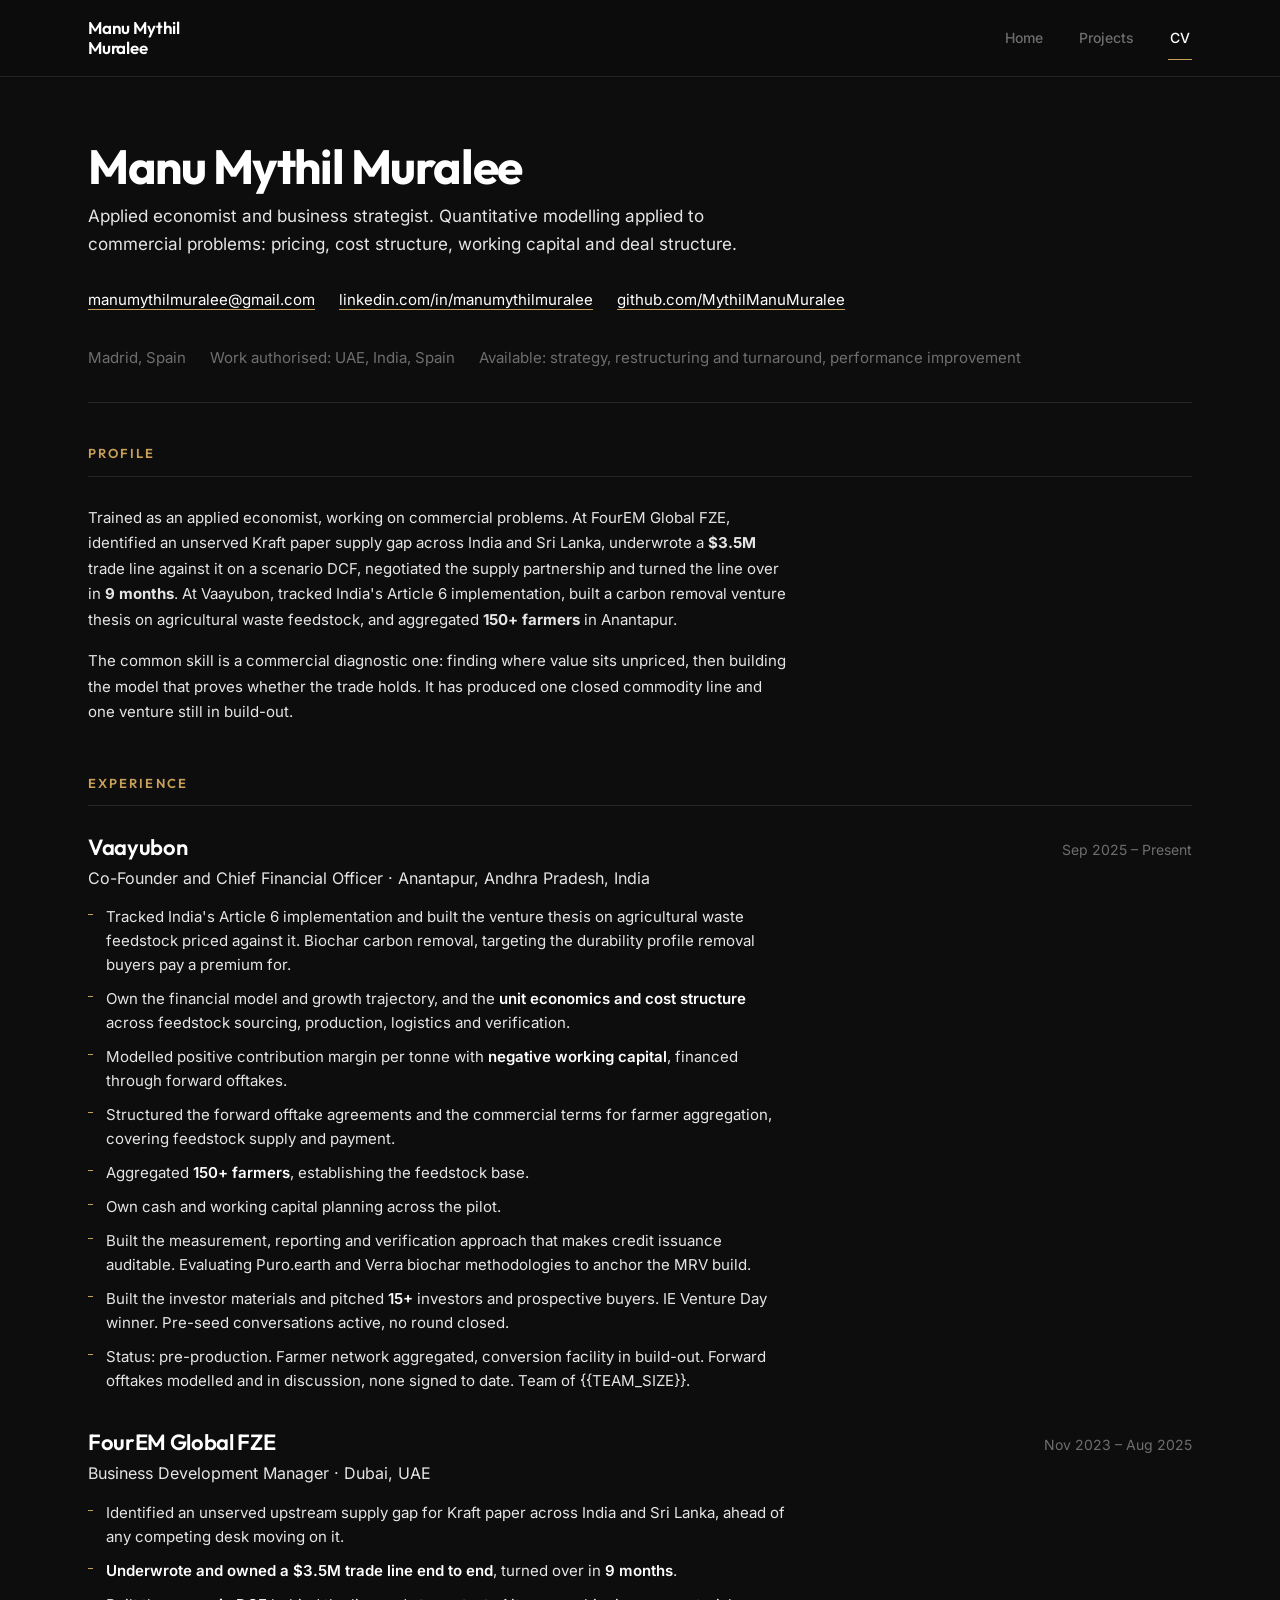
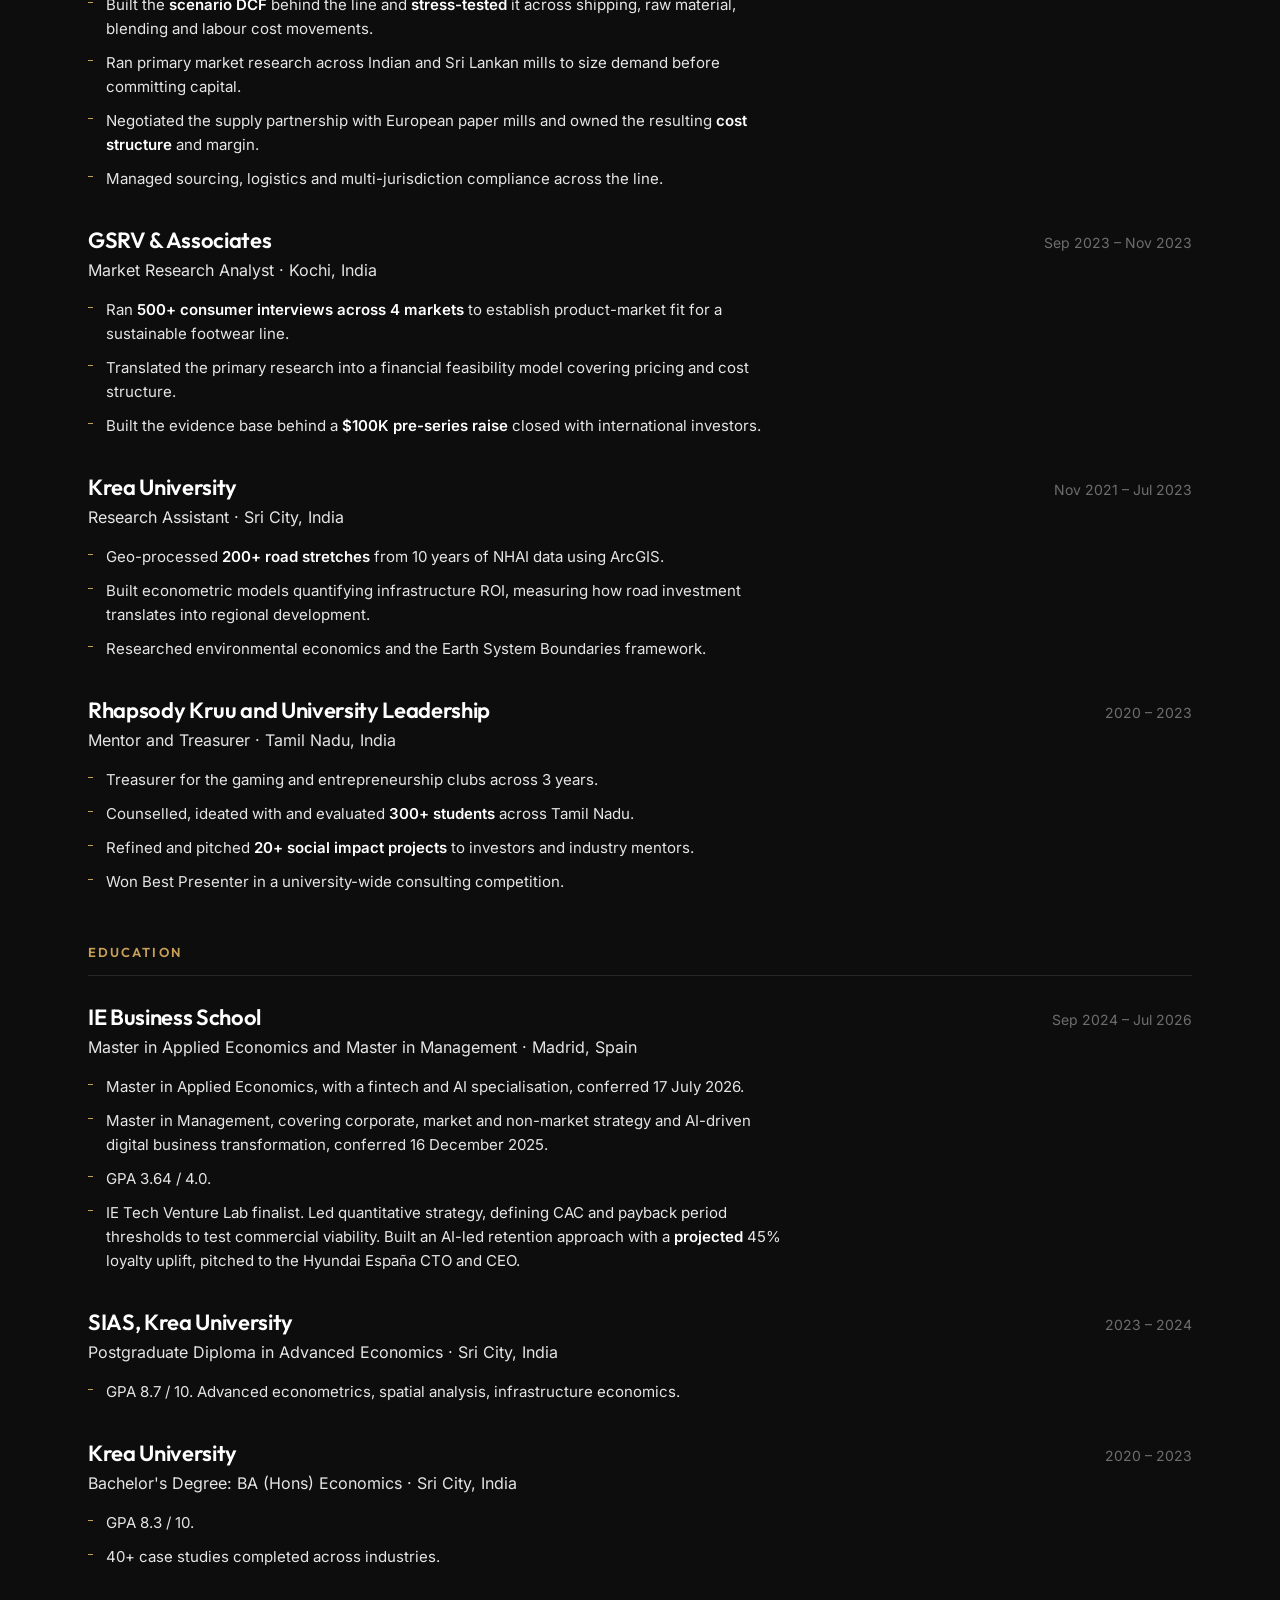
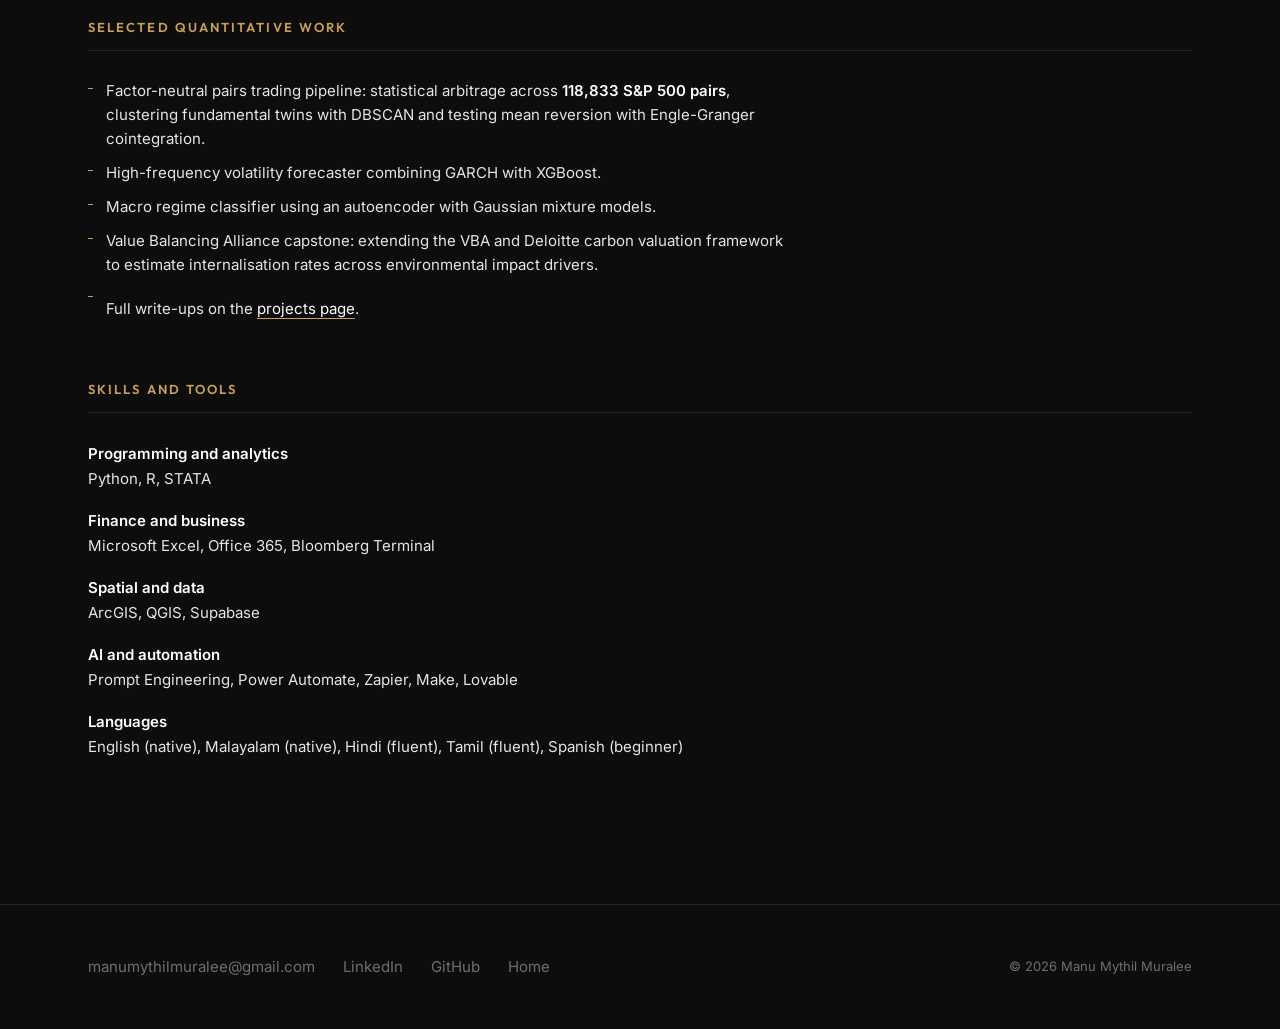
==== cv.html @ 9592e63e "Portfolio rebuilt around experience Three pages: Home, Projects, CV. The home page leads with the re" ====
<!DOCTYPE html>
<html lang="en">

<head>
  <meta charset="UTF-8">
  <meta name="viewport" content="width=device-width, initial-scale=1.0">
  <title>CV · Manu Mythil Muralee</title>
  <meta name="description"
    content="Full CV of Manu Mythil Muralee. Co-Founder and CFO at Vaayubon. Business Development Manager at FourEM Global FZE, where he underwrote a $3.5M Kraft paper trade line. Master in Applied Economics and Management, IE Business School.">
  <meta name="author" content="Manu Mythil Muralee">
  <meta property="og:type" content="profile">
  <meta property="og:title" content="CV · Manu Mythil Muralee">
  <meta property="og:description"
    content="Applied economist and business strategist. Full written record across commodity trade, applied economics research and venture finance.">
  <meta property="og:url" content="https://manumythilmuralee.com/cv.html">
  <meta name="twitter:card" content="summary_large_image">

  <link rel="canonical" href="https://manumythilmuralee.com/cv.html">
  <link rel="preload" href="fonts/outfit-var.woff2" as="font" type="font/woff2" crossorigin>
  <link rel="preload" href="fonts/inter-var.woff2" as="font" type="font/woff2" crossorigin>
  <link rel="stylesheet" href="css/style.css">
  <link rel="stylesheet" href="css/site.css">
  <link rel="icon"
    href="data:image/svg+xml,<svg xmlns='http://www.w3.org/2000/svg' viewBox='0 0 100 100'><text y='.9em' font-size='90'>M</text></svg>">
</head>

<body>

  <a href="#main-content" class="skip-link">Skip to main content</a>

  <nav class="nav3" aria-label="Main navigation">
    <div class="wrap nav3__inner">
      <a href="index.html" class="nav3__logo">Manu Mythil<br>Muralee</a>
      <ul class="nav3__list">
        <li><a href="index.html" class="nav3__link">Home</a></li>
        <li><a href="projects.html" class="nav3__link">Projects</a></li>
        <li><a href="cv.html" class="nav3__link" aria-current="page">CV</a></li>
      </ul>
    </div>
  </nav>

  <main id="main-content" class="cv">
    <div class="wrap">

      <!-- ============ HEAD ============ -->
      <header class="cv__head">
        <h1 class="cv__name">Manu Mythil Muralee</h1>
        <p class="cv__title">Applied economist and business strategist. Quantitative modelling applied to commercial
          problems: pricing, cost structure, working capital and deal structure.</p>
        <div class="cv__contact">
          <a class="inline-link" href="mailto:manumythilmuralee@gmail.com">manumythilmuralee@gmail.com</a>
          <a class="inline-link" href="https://www.linkedin.com/in/manumythilmuralee" target="_blank"
            rel="noopener noreferrer">linkedin.com/in/manumythilmuralee</a>
          <a class="inline-link" href="https://github.com/MythilManuMuralee" target="_blank"
            rel="noopener noreferrer">github.com/MythilManuMuralee</a>
        </div>
        <p class="cv__contact" style="margin-bottom:0;">
          <span>Madrid, Spain</span>
          <span>Work authorised: UAE, India, Spain</span>
          <span>Available: strategy, restructuring and turnaround, performance improvement</span>
        </p>
      </header>

      <!-- ============ PROFILE ============ -->
      <section class="cv__section" aria-labelledby="cv-profile">
        <h2 class="cv__h2" id="cv-profile">Profile</h2>
        <p class="cv__inline">
          Trained as an applied economist, working on commercial problems. At FourEM Global FZE, identified an unserved
          Kraft paper supply gap across India and Sri Lanka, underwrote a <strong>$3.5M</strong> trade line against it
          on a scenario DCF, negotiated the supply partnership and turned the line over in <strong>9 months</strong>.
          At Vaayubon, tracked India's Article 6 implementation, built a carbon removal venture thesis on agricultural
          waste feedstock, and aggregated <strong>150+ farmers</strong> in Anantapur.
        </p>
        <p class="cv__inline" style="margin-top:1rem;">
          The common skill is a commercial diagnostic one: finding where value sits unpriced, then building the model
          that proves whether the trade holds. It has produced one closed commodity line and one venture still in
          build-out.
        </p>
      </section>

      <!-- ============ EXPERIENCE ============ -->
      <section class="cv__section" aria-labelledby="cv-exp">
        <h2 class="cv__h2" id="cv-exp">Experience</h2>

        <article class="cv__entry">
          <div class="cv__entry-head">
            <div>
              <h3 class="cv__org">Vaayubon</h3>
              <p class="cv__role">Co-Founder and Chief Financial Officer · Anantapur, Andhra Pradesh, India</p>
            </div>
            <p class="cv__when">Sep 2025 – Present</p>
          </div>
          <ul class="cv__list">
            <li>Tracked India's Article 6 implementation and built the venture thesis on agricultural waste feedstock
              priced against it. Biochar carbon removal, targeting the durability profile removal buyers pay a premium
              for.</li>
            <li>Own the financial model and growth trajectory, and the <strong>unit economics and cost structure</strong>
              across feedstock sourcing, production, logistics and verification.</li>
            <li>Modelled positive contribution margin per tonne with <strong>negative working capital</strong>, financed
              through forward offtakes.</li>
            <li>Structured the forward offtake agreements and the commercial terms for farmer aggregation, covering
              feedstock supply and payment.</li>
            <li>Aggregated <strong>150+ farmers</strong>, establishing the feedstock base.</li>
            <li>Own cash and working capital planning across the pilot.</li>
            <li>Built the measurement, reporting and verification approach that makes credit issuance auditable.
              Evaluating Puro.earth and Verra biochar methodologies to anchor the MRV build.</li>
            <li>Built the investor materials and pitched <strong>15+</strong> investors and prospective buyers.
              IE Venture Day winner. Pre-seed conversations active, no round closed.</li>
            <li>Status: pre-production. Farmer network aggregated, conversion facility in build-out. Forward offtakes
              modelled and in discussion, none signed to date. Team of {{TEAM_SIZE}}.</li>
          </ul>
        </article>

        <article class="cv__entry">
          <div class="cv__entry-head">
            <div>
              <h3 class="cv__org">FourEM Global FZE</h3>
              <p class="cv__role">Business Development Manager · Dubai, UAE</p>
            </div>
            <p class="cv__when">Nov 2023 – Aug 2025</p>
          </div>
          <ul class="cv__list">
            <li>Identified an unserved upstream supply gap for Kraft paper across India and Sri Lanka, ahead of any
              competing desk moving on it.</li>
            <li><strong>Underwrote and owned a $3.5M trade line end to end</strong>, turned over in
              <strong>9 months</strong>.</li>
            <li>Built the <strong>scenario DCF</strong> behind the line and <strong>stress-tested</strong> it across
              shipping, raw material, blending and labour cost movements.</li>
            <li>Ran primary market research across Indian and Sri Lankan mills to size demand before committing
              capital.</li>
            <li>Negotiated the supply partnership with European paper mills and owned the resulting
              <strong>cost structure</strong> and margin.</li>
            <li>Managed sourcing, logistics and multi-jurisdiction compliance across the line.</li>
          </ul>
        </article>

        <article class="cv__entry">
          <div class="cv__entry-head">
            <div>
              <h3 class="cv__org">GSRV &amp; Associates</h3>
              <p class="cv__role">Market Research Analyst · Kochi, India</p>
            </div>
            <p class="cv__when">Sep 2023 – Nov 2023</p>
          </div>
          <ul class="cv__list">
            <li>Ran <strong>500+ consumer interviews across 4 markets</strong> to establish product-market fit for a
              sustainable footwear line.</li>
            <li>Translated the primary research into a financial feasibility model covering pricing and cost
              structure.</li>
            <li>Built the evidence base behind a <strong>$100K pre-series raise</strong> closed with international
              investors.</li>
          </ul>
        </article>

        <article class="cv__entry">
          <div class="cv__entry-head">
            <div>
              <h3 class="cv__org">Krea University</h3>
              <p class="cv__role">Research Assistant · Sri City, India</p>
            </div>
            <p class="cv__when">Nov 2021 – Jul 2023</p>
          </div>
          <ul class="cv__list">
            <li>Geo-processed <strong>200+ road stretches</strong> from 10 years of NHAI data using ArcGIS.</li>
            <li>Built econometric models quantifying infrastructure ROI, measuring how road investment translates into
              regional development.</li>
            <li>Researched environmental economics and the Earth System Boundaries framework.</li>
          </ul>
        </article>

        <article class="cv__entry">
          <div class="cv__entry-head">
            <div>
              <h3 class="cv__org">Rhapsody Kruu and University Leadership</h3>
              <p class="cv__role">Mentor and Treasurer · Tamil Nadu, India</p>
            </div>
            <p class="cv__when">2020 – 2023</p>
          </div>
          <ul class="cv__list">
            <li>Treasurer for the gaming and entrepreneurship clubs across 3 years.</li>
            <li>Counselled, ideated with and evaluated <strong>300+ students</strong> across Tamil Nadu.</li>
            <li>Refined and pitched <strong>20+ social impact projects</strong> to investors and industry mentors.</li>
            <li>Won Best Presenter in a university-wide consulting competition.</li>
          </ul>
        </article>
      </section>

      <!-- ============ EDUCATION ============ -->
      <section class="cv__section" aria-labelledby="cv-edu">
        <h2 class="cv__h2" id="cv-edu">Education</h2>

        <article class="cv__entry">
          <div class="cv__entry-head">
            <div>
              <h3 class="cv__org">IE Business School</h3>
              <p class="cv__role">Master in Applied Economics and Master in Management · Madrid, Spain</p>
            </div>
            <p class="cv__when">Sep 2024 – Jul 2026</p>
          </div>
          <ul class="cv__list">
            <li>Master in Applied Economics, with a fintech and AI specialisation, conferred 17 July 2026.</li>
            <li>Master in Management, covering corporate, market and non-market strategy and AI-driven digital
              business transformation, conferred 16 December 2025.</li>
            <li>GPA 3.64 / 4.0.</li>
            <li>IE Tech Venture Lab finalist. Led quantitative strategy, defining CAC and payback period thresholds to
              test commercial viability. Built an AI-led retention approach with a <strong>projected</strong> 45%
              loyalty uplift, pitched to the Hyundai España CTO and CEO.</li>
          </ul>
        </article>

        <article class="cv__entry">
          <div class="cv__entry-head">
            <div>
              <h3 class="cv__org">SIAS, Krea University</h3>
              <p class="cv__role">Postgraduate Diploma in Advanced Economics · Sri City, India</p>
            </div>
            <p class="cv__when">2023 – 2024</p>
          </div>
          <ul class="cv__list">
            <li>GPA 8.7 / 10. Advanced econometrics, spatial analysis, infrastructure economics.</li>
          </ul>
        </article>

        <article class="cv__entry">
          <div class="cv__entry-head">
            <div>
              <h3 class="cv__org">Krea University</h3>
              <p class="cv__role">Bachelor's Degree: BA (Hons) Economics · Sri City, India</p>
            </div>
            <p class="cv__when">2020 – 2023</p>
          </div>
          <ul class="cv__list">
            <li>GPA 8.3 / 10.</li>
            <li>40+ case studies completed across industries.</li>
          </ul>
        </article>
      </section>

      <!-- ============ QUANTITATIVE WORK ============ -->
      <section class="cv__section" aria-labelledby="cv-quant">
        <h2 class="cv__h2" id="cv-quant">Selected quantitative work</h2>
        <ul class="cv__list">
          <li>Factor-neutral pairs trading pipeline: statistical arbitrage across <strong>118,833 S&amp;P 500
              pairs</strong>, clustering fundamental twins with DBSCAN and testing mean reversion with Engle-Granger
            cointegration.</li>
          <li>High-frequency volatility forecaster combining GARCH with XGBoost.</li>
          <li>Macro regime classifier using an autoencoder with Gaussian mixture models.</li>
          <li>Value Balancing Alliance capstone: extending the VBA and Deloitte carbon valuation framework to estimate
            internalisation rates across environmental impact drivers.</li>
          <li>Full write-ups on the <a class="inline-link" href="projects.html">projects page</a>.</li>
        </ul>
      </section>

      <!-- ============ SKILLS ============ -->
      <section class="cv__section" aria-labelledby="cv-skills">
        <h2 class="cv__h2" id="cv-skills">Skills and tools</h2>
        <dl class="cv__inline">
          <dt>Programming and analytics</dt>
          <dd>Python, R, STATA</dd>
          <dt>Finance and business</dt>
          <dd>Microsoft Excel, Office 365, Bloomberg Terminal</dd>
          <dt>Spatial and data</dt>
          <dd>ArcGIS, QGIS, Supabase</dd>
          <dt>AI and automation</dt>
          <dd>Prompt Engineering, Power Automate, Zapier, Make, Lovable</dd>
          <dt>Languages</dt>
          <dd>English (native), Malayalam (native), Hindi (fluent), Tamil (fluent), Spanish (beginner)</dd>
        </dl>
      </section>

    </div>
  </main>

  <footer class="footer3">
    <div class="wrap footer3__inner">
      <div class="footer3__links">
        <a class="footer3__link" href="mailto:manumythilmuralee@gmail.com">manumythilmuralee@gmail.com</a>
        <a class="footer3__link" href="https://www.linkedin.com/in/manumythilmuralee" target="_blank"
          rel="noopener noreferrer">LinkedIn</a>
        <a class="footer3__link" href="https://github.com/MythilManuMuralee" target="_blank"
          rel="noopener noreferrer">GitHub</a>
        <a class="footer3__link" href="index.html">Home</a>
      </div>
      <p class="footer3__meta">&copy; 2026 Manu Mythil Muralee</p>
    </div>
  </footer>

</body>

</html>
---- css/style.css ----
/* ================================================
   MANU MYTHIL MURALEE — PORTFOLIO
   Ollef® Webflow-inspired design system
   ================================================ */

/* ---------- FONTS ----------
   Self-hosted variable fonts, latin subset, 80KB for both. Replaces a
   render-blocking @import from fonts.googleapis.com: one less origin to
   resolve before first paint, and no third party told who reads this page. */
@font-face {
  font-family: 'Inter';
  font-style: normal;
  font-display: swap;
  font-weight: 300 900;
  src: url('../fonts/inter-var.woff2') format('woff2');
}

@font-face {
  font-family: 'Outfit';
  font-style: normal;
  font-display: swap;
  font-weight: 300 900;
  src: url('../fonts/outfit-var.woff2') format('woff2');
}

/* ---------- CSS CUSTOM PROPERTIES ---------- */
:root {
  /* Ollef® palette */
  --black: #0d0d0d;
  --dark: #252525;
  --mid: #6e6e6e;
  --light: #e5e5e5;
  --white: #ffffff;

  /* Typography */
  --font-heading: 'Outfit', sans-serif;
  --font-body: 'Inter', sans-serif;

  /* Spacing scale */
  --sp-xs: 0.5rem;
  --sp-sm: 1rem;
  --sp-md: 2rem;
  --sp-lg: 4rem;
  --sp-xl: 6rem;
  --sp-2xl: 10rem;

  /* Transitions */
  --ease-out: cubic-bezier(0.16, 1, 0.3, 1);
  --ease-in-out: cubic-bezier(0.76, 0, 0.24, 1);
  --duration: 0.6s;

  /* Layout */
  --max-width: 1400px;
  --gutter: clamp(1.5rem, 4vw, 4rem);
}

/* ---------- RESET ---------- */
*,
*::before,
*::after {
  margin: 0;
  padding: 0;
  box-sizing: border-box;
}

html {
  font-size: 16px;
  scroll-behavior: smooth;
  -webkit-font-smoothing: antialiased;
  -moz-osx-font-smoothing: grayscale;
}

body {
  font-family: var(--font-body);
  font-weight: 400;
  line-height: 1.6;
  color: var(--white);
  background-color: var(--black);
  overflow-x: hidden;
}

img {
  max-width: 100%;
  display: block;
}

a {
  color: inherit;
  text-decoration: none;
}

ul,
ol {
  list-style: none;
}

button {
  border: none;
  background: none;
  cursor: pointer;
  font-family: inherit;
  color: inherit;
}

/* ---------- ACCESSIBILITY ---------- */
:focus-visible {
  outline: 2px solid var(--white);
  outline-offset: 4px;
}

.sr-only {
  position: absolute;
  width: 1px;
  height: 1px;
  padding: 0;
  margin: -1px;
  overflow: hidden;
  clip: rect(0, 0, 0, 0);
  border: 0;
}

/* Skip link */
.skip-link {
  position: absolute;
  top: -100%;
  left: var(--gutter);
  z-index: 10000;
  padding: 0.75rem 1.5rem;
  background: var(--white);
  color: var(--black);
  font-weight: 600;
  border-radius: 0 0 6px 6px;
  transition: top 0.3s var(--ease-out);
}

.skip-link:focus {
  top: 0;
}

/* ---------- LAYOUT ---------- */
.container {
  width: 100%;
  max-width: var(--max-width);
  margin: 0 auto;
  padding: 0 var(--gutter);
}

.section {
  padding: var(--sp-xl) 0;
}

.section--hero {
  padding: 0;
  min-height: 100vh;
  display: flex;
  align-items: center;
}

/* ---------- HEADER / NAVIGATION ---------- */
.header {
  position: fixed;
  top: 0;
  left: 0;
  right: 0;
  z-index: 1000;
  padding: 1.25rem 0;
  transition: background var(--duration) var(--ease-out),
    backdrop-filter var(--duration) var(--ease-out);
}

.header.scrolled {
  background: rgba(13, 13, 13, 0.85);
  backdrop-filter: blur(20px);
  -webkit-backdrop-filter: blur(20px);
}

.header__inner {
  display: flex;
  align-items: center;
  justify-content: space-between;
}

.header__logo {
  font-family: var(--font-heading);
  font-weight: 700;
  font-size: 1rem;
  letter-spacing: -0.01em;
  position: relative;
  white-space: nowrap;
}

.nav__list {
  display: flex;
  align-items: center;
  gap: 2rem;
}

.nav__link {
  font-size: 0.875rem;
  font-weight: 500;
  letter-spacing: 0.02em;
  text-transform: uppercase;
  position: relative;
  padding: 0.25rem 0;
  transition: color 0.3s var(--ease-out);
}

.nav__link::after {
  content: '';
  position: absolute;
  bottom: 0;
  left: 0;
  width: 0;
  height: 1px;
  background: var(--white);
  transition: width 0.4s var(--ease-out);
}

.nav__link:hover::after,
.nav__link.active::after {
  width: 100%;
}

.nav__link:hover {
  color: var(--light);
}

/* Hamburger */
.hamburger {
  display: none;
  flex-direction: column;
  gap: 5px;
  width: 28px;
  cursor: pointer;
  z-index: 1001;
}

.hamburger span {
  display: block;
  width: 100%;
  height: 2px;
  background: var(--white);
  transition: transform 0.4s var(--ease-out), opacity 0.3s;
}

.hamburger.open span:nth-child(1) {
  transform: translateY(7px) rotate(45deg);
}

.hamburger.open span:nth-child(2) {
  opacity: 0;
}

.hamburger.open span:nth-child(3) {
  transform: translateY(-7px) rotate(-45deg);
}

/* Mobile nav overlay */
.mobile-nav {
  display: none;
  position: fixed;
  inset: 0;
  background: var(--black);
  z-index: 999;
  flex-direction: column;
  align-items: center;
  justify-content: center;
  gap: 2rem;
  opacity: 0;
  pointer-events: none;
  transition: opacity 0.5s var(--ease-out);
}

.mobile-nav.open {
  opacity: 1;
  pointer-events: auto;
}

.mobile-nav__link {
  font-family: var(--font-heading);
  font-size: clamp(2rem, 5vw, 3.5rem);
  font-weight: 700;
  text-transform: uppercase;
  letter-spacing: -0.02em;
  transform: translateY(20px);
  opacity: 0;
  transition: transform 0.5s var(--ease-out), opacity 0.5s var(--ease-out);
}

.mobile-nav.open .mobile-nav__link {
  transform: translateY(0);
  opacity: 1;
}

.mobile-nav.open .mobile-nav__link:nth-child(1) {
  transition-delay: 0.1s;
}

.mobile-nav.open .mobile-nav__link:nth-child(2) {
  transition-delay: 0.15s;
}

.mobile-nav.open .mobile-nav__link:nth-child(3) {
  transition-delay: 0.2s;
}

.mobile-nav.open .mobile-nav__link:nth-child(4) {
  transition-delay: 0.25s;
}

.mobile-nav.open .mobile-nav__link:nth-child(5) {
  transition-delay: 0.3s;
}

.mobile-nav.open .mobile-nav__link:nth-child(6) {
  transition-delay: 0.35s;
}

.mobile-nav.open .mobile-nav__link:nth-child(7) {
  transition-delay: 0.4s;
}

.mobile-nav.open .mobile-nav__link:nth-child(8) {
  transition-delay: 0.45s;
}

.mobile-nav.open .mobile-nav__link:nth-child(9) {
  transition-delay: 0.5s;
}

/* ---------- TYPOGRAPHY ---------- */
.t-display {
  font-family: var(--font-heading);
  font-weight: 900;
  font-size: clamp(3rem, 8vw, 8rem);
  line-height: 0.95;
  letter-spacing: -0.04em;
  text-transform: uppercase;
}

.t-h1 {
  font-family: var(--font-heading);
  font-weight: 800;
  font-size: clamp(2.5rem, 6vw, 6rem);
  line-height: 1;
  letter-spacing: -0.03em;
}

.t-h2 {
  font-family: var(--font-heading);
  font-weight: 700;
  font-size: clamp(2rem, 4vw, 4rem);
  line-height: 1.1;
  letter-spacing: -0.02em;
}

.t-h3 {
  font-family: var(--font-heading);
  font-weight: 600;
  font-size: clamp(1.5rem, 2.5vw, 2.5rem);
  line-height: 1.2;
  letter-spacing: -0.01em;
}

.t-h4 {
  font-family: var(--font-heading);
  font-weight: 600;
  font-size: clamp(1.125rem, 1.5vw, 1.5rem);
  line-height: 1.3;
}

.t-body {
  font-size: 1.0625rem;
  line-height: 1.75;
  color: var(--light);
}

.t-body-lg {
  font-size: clamp(1.125rem, 1.5vw, 1.375rem);
  line-height: 1.7;
  color: var(--light);
}

.t-caption {
  font-size: 0.8125rem;
  font-weight: 500;
  letter-spacing: 0.08em;
  text-transform: uppercase;
  color: var(--mid);
}

.t-label {
  font-size: 0.75rem;
  font-weight: 600;
  letter-spacing: 0.12em;
  text-transform: uppercase;
  color: var(--mid);
}

/* ---------- BUTTONS ---------- */
.btn {
  display: inline-flex;
  align-items: center;
  gap: 0.5rem;
  padding: 1rem 2rem;
  font-family: var(--font-body);
  font-size: 0.875rem;
  font-weight: 600;
  letter-spacing: 0.04em;
  text-transform: uppercase;
  border-radius: 0;
  transition: all 0.4s var(--ease-out);
  position: relative;
  overflow: hidden;
}

.btn--primary {
  background: var(--white);
  color: var(--black);
}

.btn--primary:hover {
  background: var(--light);
  transform: translateY(-2px);
}

.btn--outline {
  background: transparent;
  color: var(--white);
  border: 1px solid rgba(255, 255, 255, 0.3);
}

.btn--outline:hover {
  border-color: var(--white);
  background: rgba(255, 255, 255, 0.05);
  transform: translateY(-2px);
}

.btn__arrow {
  display: inline-block;
  transition: transform 0.3s var(--ease-out);
}

.btn:hover .btn__arrow {
  transform: translateX(4px);
}

/* ---------- DIVIDER ---------- */
.divider {
  width: 100%;
  height: 1px;
  background: rgba(255, 255, 255, 0.08);
  margin: var(--sp-lg) 0;
}

/* ---------- HERO SECTION ---------- */
.hero {
  position: relative;
  min-height: 100vh;
  display: flex;
  align-items: flex-end;
  padding-bottom: var(--sp-xl);
  overflow: hidden;
}

.hero__bg {
  position: absolute;
  inset: 0;
  background: var(--black);
  z-index: 0;
}

.hero__gradient {
  position: absolute;
  top: -20%;
  right: -10%;
  width: 60vw;
  height: 60vw;
  background: radial-gradient(ellipse, rgba(110, 110, 110, 0.08) 0%, transparent 70%);
  z-index: 1;
  pointer-events: none;
}

.hero__content {
  position: relative;
  z-index: 3;
  width: 100%;
}

.hero__label {
  margin-bottom: var(--sp-md);
}

.hero__name {
  margin-bottom: var(--sp-md);
}

.hero__tagline {
  font-family: var(--font-heading);
  font-weight: 500;
  font-size: clamp(1.25rem, 2vw, 1.75rem);
  color: var(--light);
  margin-bottom: var(--sp-sm);
  letter-spacing: -0.01em;
}

.hero__subline {
  font-size: clamp(1rem, 1.25vw, 1.25rem);
  color: var(--mid);
  max-width: 600px;
  margin-bottom: var(--sp-lg);
}

.hero__ctas {
  display: flex;
  gap: 1rem;
  flex-wrap: wrap;
}

/* ---------- HERO PHOTO — full-bleed background ---------- */
.hero__photo {
  position: absolute;
  inset: 0;
  z-index: 1;
  overflow: hidden;
  animation: photoReveal 1.4s var(--ease-out) 0.2s both;
}

.hero__photo img {
  width: 100%;
  height: 100%;
  object-fit: cover;
  /* Focus on Manu — he's in the upper-left of the landscape photo */
  object-position: 22% center;
  display: block;
  filter: brightness(0.75) contrast(1.05);
}

/* Dark gradient overlay — keeps text readable without hiding the photo */
.hero__overlay {
  position: absolute;
  inset: 0;
  z-index: 2;
  /* Desktop: dark on left where text is, fades to transparent on right */
  background: linear-gradient(to right,
      rgba(13, 13, 13, 0.88) 0%,
      rgba(13, 13, 13, 0.6) 40%,
      rgba(13, 13, 13, 0.15) 70%,
      transparent 100%);
  pointer-events: none;
}

@keyframes photoReveal {
  from {
    opacity: 0;
  }

  to {
    opacity: 1;
  }
}

/* Mobile: gradient from bottom so name sits on dark band, photo shows above */
@media (max-width: 768px) {
  .hero__photo img {
    object-position: 22% top;
  }

  .hero__overlay {
    background: linear-gradient(to top,
        rgba(13, 13, 13, 0.95) 0%,
        rgba(13, 13, 13, 0.7) 45%,
        rgba(13, 13, 13, 0.1) 80%,
        transparent 100%);
  }
}

body {
  background-color: var(--black);
}

/* Spinner animation for Spline loader */
@keyframes spin {
  to {
    transform: rotate(360deg);
  }
}

/* Spline scene container (AI Tools page) */
.spline-scene {
  border-radius: 4px;
  transition: border-color 0.4s var(--ease-out);
}

.spline-scene:hover {
  border-color: rgba(255, 255, 255, 0.2) !important;
}

/* ---------- STATS BAR ---------- */
.stats {
  display: grid;
  grid-template-columns: repeat(auto-fit, minmax(200px, 1fr));
  gap: var(--sp-md);
  padding: var(--sp-lg) 0;
  border-top: 1px solid rgba(255, 255, 255, 0.08);
  border-bottom: 1px solid rgba(255, 255, 255, 0.08);
}

/* ---------- WHO I AM SPLIT SECTION ---------- */
.who-i-am {
  display: grid;
  grid-template-columns: 1fr 1fr;
  gap: var(--sp-xl);
  align-items: center;
}

.who-i-am__text {
  max-width: 600px;
}

.who-i-am__photo {
  position: relative;
  overflow: hidden;
  border-radius: 2px;
  /* Subtle gradient fade on all edges to match the dark theme */
  mask-image: linear-gradient(to right, transparent 0%, black 8%, black 92%, transparent 100%), linear-gradient(to bottom, transparent 0%, black 8%, black 92%, transparent 100%);
  mask-composite: intersect;
  -webkit-mask-image: linear-gradient(to right, transparent 0%, black 8%, black 92%, transparent 100%), linear-gradient(to bottom, transparent 0%, black 8%, black 92%, transparent 100%);
  -webkit-mask-composite: source-in;
  max-height: 520px;
}

.who-i-am__photo img {
  width: 100%;
  height: 100%;
  object-fit: contain;
  object-position: center top;
  display: block;
  padding: 8% 12%;
  transition: transform 0.8s var(--ease-out);
  filter: grayscale(10%) contrast(1.05);
}

.who-i-am__photo:hover img {
  transform: scale(1.03);
}

@media (max-width: 768px) {
  .who-i-am {
    grid-template-columns: 1fr;
  }

  .who-i-am__photo {
    max-height: 360px;
  }
}

.stat {
  text-align: left;
}

.stat__number {
  font-family: var(--font-heading);
  font-weight: 900;
  font-size: clamp(2.5rem, 4vw, 4rem);
  letter-spacing: -0.03em;
  line-height: 1;
  margin-bottom: 0.5rem;
  background: linear-gradient(135deg, var(--white) 0%, var(--mid) 100%);
  -webkit-background-clip: text;
  -webkit-text-fill-color: transparent;
  background-clip: text;
}

.stat__label {
  font-size: 0.875rem;
  color: var(--mid);
  font-weight: 500;
  letter-spacing: 0.02em;
}

/* ---------- CARDS ---------- */
.card {
  background: var(--dark);
  border: 1px solid rgba(255, 255, 255, 0.06);
  padding: var(--sp-md);
  transition: all 0.5s var(--ease-out);
  position: relative;
  overflow: hidden;
}

.card::before {
  content: '';
  position: absolute;
  top: 0;
  left: 0;
  right: 0;
  height: 2px;
  background: linear-gradient(90deg, transparent, rgba(255, 255, 255, 0.2), transparent);
  opacity: 0;
  transition: opacity 0.5s var(--ease-out);
}

.card:hover {
  border-color: rgba(255, 255, 255, 0.12);
  transform: translateY(-4px);
}

.card:hover::before {
  opacity: 1;
}

.card__number {
  font-family: var(--font-heading);
  font-size: 0.75rem;
  font-weight: 700;
  color: var(--mid);
  letter-spacing: 0.1em;
  margin-bottom: var(--sp-md);
}

.card__title {
  font-family: var(--font-heading);
  font-weight: 700;
  font-size: clamp(1.25rem, 2vw, 1.75rem);
  line-height: 1.2;
  margin-bottom: var(--sp-sm);
  letter-spacing: -0.01em;
}

.card__text {
  color: var(--mid);
  font-size: 0.9375rem;
  line-height: 1.7;
  margin-bottom: var(--sp-md);
}

.card__tags {
  display: flex;
  flex-wrap: wrap;
  gap: 0.5rem;
}

.tag {
  font-size: 0.6875rem;
  font-weight: 600;
  letter-spacing: 0.08em;
  text-transform: uppercase;
  padding: 0.375rem 0.75rem;
  border: 1px solid rgba(255, 255, 255, 0.12);
  color: var(--mid);
  transition: all 0.3s var(--ease-out);
}

.tag:hover {
  border-color: var(--white);
  color: var(--white);
}

.card__link {
  display: inline-flex;
  align-items: center;
  gap: 0.5rem;
  font-size: 0.8125rem;
  font-weight: 600;
  letter-spacing: 0.06em;
  text-transform: uppercase;
  color: var(--white);
  margin-top: var(--sp-sm);
  transition: gap 0.3s var(--ease-out);
}

.card__link:hover {
  gap: 0.75rem;
}

/* ---------- PROJECT GRID ---------- */
.project-grid {
  display: grid;
  grid-template-columns: repeat(auto-fit, minmax(min(100%, 420px), 1fr));
  gap: var(--sp-md);
}

/* ---------- PROJECT DETAIL (Projects page) ---------- */
.project-detail {
  padding: var(--sp-xl) 0;
}

.project-detail__grid {
  display: grid;
  grid-template-columns: repeat(auto-fit, minmax(min(100%, 300px), 1fr));
  gap: var(--sp-lg);
  margin-top: var(--sp-lg);
}

.project-detail__block {
  padding: var(--sp-md);
  border-left: 2px solid rgba(255, 255, 255, 0.08);
  transition: border-color 0.4s var(--ease-out);
}

.project-detail__block:hover {
  border-color: rgba(255, 255, 255, 0.3);
}

.project-detail__tags {
  display: flex;
  flex-wrap: wrap;
  gap: 0.5rem;
  margin-top: var(--sp-lg);
}

/* ---------- TIMELINE ---------- */
.timeline {
  position: relative;
  padding-left: 3rem;
}

.timeline::before {
  content: '';
  position: absolute;
  left: 0;
  top: 0;
  bottom: 0;
  width: 1px;
  background: linear-gradient(to bottom, transparent, rgba(255, 255, 255, 0.15), transparent);
}

.timeline__item {
  position: relative;
  padding-bottom: var(--sp-lg);
}

.timeline__item:last-child {
  padding-bottom: 0;
}

.timeline__dot {
  position: absolute;
  left: -3rem;
  top: 0.5rem;
  width: 9px;
  height: 9px;
  background: var(--white);
  border-radius: 50%;
  transform: translateX(-4px);
}

.timeline__dot::after {
  content: '';
  position: absolute;
  top: 50%;
  left: 50%;
  transform: translate(-50%, -50%);
  width: 24px;
  height: 24px;
  border-radius: 50%;
  border: 1px solid rgba(255, 255, 255, 0.2);
}

.timeline__date {
  display: inline-block;
  margin-bottom: 0.5rem;
}

.timeline__title {
  margin-bottom: 0.25rem;
}

.timeline__role {
  font-size: 1rem;
  color: var(--light);
  margin-bottom: var(--sp-sm);
  font-style: italic;
}

.timeline__details {
  list-style: none;
}

.timeline__details li {
  position: relative;
  padding-left: 1.25rem;
  color: var(--mid);
  font-size: 0.9375rem;
  line-height: 1.8;
}

.timeline__details li::before {
  content: '—';
  position: absolute;
  left: 0;
  color: rgba(255, 255, 255, 0.2);
}

/* ---------- SKILLS GRID (Experience page) ---------- */
.skills-grid {
  display: grid;
  grid-template-columns: repeat(auto-fit, minmax(min(100%, 280px), 1fr));
  gap: var(--sp-lg);
}

.skill-group {
  padding: var(--sp-md);
  border: 1px solid rgba(255, 255, 255, 0.06);
  background: var(--dark);
  transition: all 0.4s var(--ease-out);
}

.skill-group:hover {
  border-color: rgba(255, 255, 255, 0.15);
}

.skill-group h3 {
  margin-bottom: var(--sp-sm);
}

.skill-tags {
  display: flex;
  flex-wrap: wrap;
  gap: 0.5rem;
}

/* ---------- WRITINGS / BLOG ---------- */
.writing-grid {
  display: grid;
  grid-template-columns: repeat(auto-fit, minmax(min(100%, 380px), 1fr));
  gap: var(--sp-md);
}

.writing-card {
  border-bottom: 1px solid rgba(255, 255, 255, 0.08);
  padding-bottom: var(--sp-md);
  transition: all 0.4s var(--ease-out);
}

.writing-card:hover {
  border-color: rgba(255, 255, 255, 0.25);
}

.writing-card__category {
  margin-bottom: var(--sp-sm);
}

.writing-card__title {
  font-family: var(--font-heading);
  font-weight: 700;
  font-size: clamp(1.25rem, 2vw, 1.75rem);
  line-height: 1.2;
  margin-bottom: var(--sp-sm);
  letter-spacing: -0.01em;
  transition: color 0.3s var(--ease-out);
}

.writing-card:hover .writing-card__title {
  color: var(--light);
}

.writing-card__excerpt {
  color: var(--mid);
  font-size: 0.9375rem;
  line-height: 1.7;
  margin-bottom: var(--sp-sm);
}

.writing-card__meta {
  display: flex;
  gap: 1.5rem;
  align-items: center;
}

.writing-card__date {
  opacity: 0.6;
}

/* Writing Filter */
.writing-filter {
  display: flex;
  flex-wrap: wrap;
  gap: 0.5rem;
}

.filter-btn {
  padding: 0.5rem 1.25rem;
  font-size: 0.8125rem;
  font-weight: 600;
  letter-spacing: 0.06em;
  text-transform: uppercase;
  color: var(--mid);
  border: 1px solid rgba(255, 255, 255, 0.1);
  background: transparent;
  cursor: pointer;
  transition: all 0.3s var(--ease-out);
}

.filter-btn:hover {
  color: var(--white);
  border-color: rgba(255, 255, 255, 0.3);
}

.filter-btn.active {
  color: var(--black);
  background: var(--white);
  border-color: var(--white);
}

/* ---------- FRAMEWORKS ---------- */
.framework-grid {
  display: grid;
  grid-template-columns: repeat(auto-fit, minmax(min(100%, 340px), 1fr));
  gap: var(--sp-md);
}

.framework-card {
  background: var(--dark);
  border: 1px solid rgba(255, 255, 255, 0.06);
  padding: var(--sp-lg) var(--sp-md);
  text-align: center;
  transition: all 0.5s var(--ease-out);
  position: relative;
}

.framework-card:hover {
  border-color: rgba(255, 255, 255, 0.15);
  transform: translateY(-4px);
}

.framework-card__icon {
  font-size: 2.5rem;
  margin-bottom: var(--sp-md);
  display: block;
}

.framework-card__title {
  font-family: var(--font-heading);
  font-weight: 700;
  font-size: 1.25rem;
  margin-bottom: var(--sp-sm);
  letter-spacing: -0.01em;
}

.framework-card__text {
  color: var(--mid);
  font-size: 0.9375rem;
  line-height: 1.7;
}

/* Framework Detail (Frameworks page) */
.framework-detail {
  margin-bottom: var(--sp-lg);
}

.framework-detail__header {
  margin-bottom: var(--sp-lg);
}

.framework-detail__number {
  font-family: var(--font-heading);
  font-size: 0.75rem;
  font-weight: 700;
  color: var(--mid);
  letter-spacing: 0.1em;
  display: block;
  margin-bottom: var(--sp-sm);
}

.framework-detail__content {
  display: grid;
  grid-template-columns: 1fr 1fr;
  gap: var(--sp-lg);
}

.framework-detail__desc {
  max-width: 600px;
}

.framework-detail__steps {
  max-width: 500px;
}

.framework-step {
  display: flex;
  gap: 1.5rem;
  padding: 1.25rem 0;
  border-bottom: 1px solid rgba(255, 255, 255, 0.06);
  transition: border-color 0.3s var(--ease-out);
}

.framework-step:hover {
  border-color: rgba(255, 255, 255, 0.2);
}

.framework-step:last-child {
  border-bottom: none;
}

.framework-step__num {
  font-family: var(--font-heading);
  font-weight: 800;
  font-size: 1.25rem;
  color: var(--mid);
  min-width: 2rem;
  line-height: 1.4;
}

.framework-step__title {
  font-family: var(--font-heading);
  font-weight: 700;
  font-size: 1rem;
  margin-bottom: 0.25rem;
}

.framework-step__text {
  color: var(--mid);
  font-size: 0.875rem;
  line-height: 1.7;
}

/* ---------- MAP / JOURNEY ---------- */
.journey-path {
  display: grid;
  grid-template-columns: repeat(auto-fit, minmax(250px, 1fr));
  gap: var(--sp-md);
  position: relative;
}

.journey-stop {
  background: var(--dark);
  border: 1px solid rgba(255, 255, 255, 0.06);
  padding: var(--sp-md);
  text-align: center;
  transition: all 0.5s var(--ease-out);
  position: relative;
}

.journey-stop:hover {
  border-color: rgba(255, 255, 255, 0.15);
  transform: translateY(-4px);
}

.journey-stop__emoji {
  font-size: 3rem;
  margin-bottom: var(--sp-sm);
  display: block;
}

.journey-stop__city {
  font-family: var(--font-heading);
  font-weight: 800;
  font-size: 1.5rem;
  letter-spacing: -0.02em;
  margin-bottom: 0.25rem;
}

.journey-stop__country {
  font-size: 0.875rem;
  color: var(--mid);
  margin-bottom: var(--sp-sm);
}

.journey-stop__text {
  color: var(--mid);
  font-size: 0.9375rem;
  line-height: 1.7;
  text-align: left;
}

/* Arrow connectors */
.journey-arrow {
  display: none;
  align-items: center;
  justify-content: center;
  font-size: 2rem;
  color: var(--mid);
}

/* ---------- CONTACT FORM ---------- */
.contact-grid {
  display: grid;
  grid-template-columns: 1fr 1fr;
  gap: var(--sp-lg);
}

.contact-info__item {
  margin-bottom: var(--sp-md);
}

.contact-info__label {
  display: block;
  margin-bottom: 0.25rem;
}

.contact-info__value {
  font-size: 1.125rem;
  font-weight: 500;
  transition: color 0.3s var(--ease-out);
}

.contact-info__value:hover {
  color: var(--light);
}

.contact-form {
  display: flex;
  flex-direction: column;
  gap: var(--sp-sm);
}

.form-group {
  display: flex;
  flex-direction: column;
  gap: 0.5rem;
}

.form-group label {
  font-size: 0.75rem;
  font-weight: 600;
  letter-spacing: 0.1em;
  text-transform: uppercase;
  color: var(--mid);
}

.form-group input,
.form-group textarea {
  background: var(--dark);
  border: 1px solid rgba(255, 255, 255, 0.1);
  padding: 1rem;
  color: var(--white);
  font-family: var(--font-body);
  font-size: 1rem;
  transition: border-color 0.3s var(--ease-out);
  outline: none;
}

.form-group input:focus,
.form-group textarea:focus {
  border-color: rgba(255, 255, 255, 0.35);
}

.form-group textarea {
  min-height: 160px;
  resize: vertical;
}

.form-group input::placeholder,
.form-group textarea::placeholder {
  color: rgba(255, 255, 255, 0.2);
}

/* ---------- TECH STACK GRID (AI Tools page) ---------- */
.tech-stack-grid {
  display: grid;
  grid-template-columns: repeat(auto-fit, minmax(min(100%, 200px), 1fr));
  gap: var(--sp-md);
}

.tech-item {
  padding: var(--sp-md);
  border: 1px solid rgba(255, 255, 255, 0.06);
  background: var(--dark);
  text-align: center;
  transition: all 0.4s var(--ease-out);
}

.tech-item:hover {
  border-color: rgba(255, 255, 255, 0.15);
  transform: translateY(-4px);
}

.tech-item__icon {
  font-size: 2rem;
  margin-bottom: var(--sp-sm);
  display: block;
}

.tech-item__title {
  font-family: var(--font-heading);
  font-weight: 700;
  font-size: 1rem;
  margin-bottom: 0.5rem;
}

.tech-item__text {
  color: var(--mid);
  font-size: 0.8125rem;
  line-height: 1.6;
}

/* ---------- FOOTER ---------- */
.footer {
  padding: var(--sp-xl) 0 var(--sp-md);
  border-top: 1px solid rgba(255, 255, 255, 0.08);
}

.footer__inner {
  display: flex;
  justify-content: space-between;
  align-items: flex-start;
  gap: var(--sp-md);
  flex-wrap: wrap;
}

.footer__logo {
  font-family: var(--font-heading);
  font-weight: 700;
  font-size: clamp(1.25rem, 3vw, 2rem);
  letter-spacing: -0.02em;
  line-height: 1;
  white-space: nowrap;
}

.footer__links {
  display: flex;
  gap: 2rem;
  flex-wrap: wrap;
}

.footer__link {
  font-size: 0.875rem;
  font-weight: 500;
  color: var(--mid);
  transition: color 0.3s var(--ease-out);
}

.footer__link:hover {
  color: var(--white);
}

.footer__bottom {
  margin-top: var(--sp-lg);
  padding-top: var(--sp-md);
  border-top: 1px solid rgba(255, 255, 255, 0.06);
  display: flex;
  justify-content: space-between;
  align-items: center;
  flex-wrap: wrap;
  gap: var(--sp-sm);
}

.footer__copyright {
  font-size: 0.8125rem;
  color: var(--mid);
}

/* ---------- SECTION HEADER ---------- */
.section-header {
  margin-bottom: var(--sp-xl);
}

.section-header__label {
  margin-bottom: var(--sp-sm);
}

.section-header__title {
  margin-bottom: var(--sp-md);
}

.section-header__text {
  max-width: 700px;
}

/* ---------- AI TOOLS ---------- */
.tool-showcase {
  display: grid;
  grid-template-columns: repeat(auto-fit, minmax(min(100%, 500px), 1fr));
  gap: var(--sp-lg);
}

.tool-card {
  background: var(--dark);
  border: 1px solid rgba(255, 255, 255, 0.06);
  overflow: hidden;
  transition: all 0.5s var(--ease-out);
}

.tool-card:hover {
  border-color: rgba(255, 255, 255, 0.15);
}

.tool-card__preview {
  width: 100%;
  aspect-ratio: 16 / 10;
  background: linear-gradient(135deg, var(--dark) 0%, var(--black) 100%);
  display: flex;
  align-items: center;
  justify-content: center;
  overflow: hidden;
  position: relative;
}

.tool-card__mockup {
  width: 80%;
  max-width: 400px;
  background: rgba(255, 255, 255, 0.03);
  border: 1px solid rgba(255, 255, 255, 0.08);
  border-radius: 12px;
  padding: 1.5rem;
  position: relative;
}

.tool-card__mockup-header {
  display: flex;
  gap: 6px;
  margin-bottom: 1rem;
}

.tool-card__mockup-dot {
  width: 8px;
  height: 8px;
  border-radius: 50%;
  background: rgba(255, 255, 255, 0.15);
}

.tool-card__mockup-line {
  height: 8px;
  background: rgba(255, 255, 255, 0.06);
  border-radius: 4px;
  margin-bottom: 8px;
}

.tool-card__mockup-line--short {
  width: 40%;
}

.tool-card__mockup-line--medium {
  width: 65%;
}

.tool-card__mockup-line--long {
  width: 85%;
}

.tool-card__mockup-bar {
  height: 32px;
  background: rgba(255, 255, 255, 0.04);
  border: 1px solid rgba(255, 255, 255, 0.08);
  border-radius: 6px;
  margin-top: 1rem;
}

.tool-card__body {
  padding: var(--sp-md);
}

/* ---------- ABOUT PAGE ---------- */
.about-content {
  display: grid;
  grid-template-columns: 1fr;
  gap: var(--sp-lg);
  max-width: 900px;
}

.about-content p {
  color: var(--light);
  font-size: clamp(1rem, 1.25vw, 1.125rem);
  line-height: 1.85;
}

.about-content p+p {
  margin-top: 0;
}

.values-grid {
  display: grid;
  grid-template-columns: repeat(auto-fit, minmax(250px, 1fr));
  gap: var(--sp-md);
  margin-top: var(--sp-lg);
}

.value-card {
  padding: var(--sp-md);
  border-left: 2px solid rgba(255, 255, 255, 0.1);
  transition: border-color 0.4s var(--ease-out);
}

.value-card:hover {
  border-color: rgba(255, 255, 255, 0.4);
}

.value-card__title {
  font-family: var(--font-heading);
  font-weight: 700;
  font-size: 1.125rem;
  margin-bottom: 0.5rem;
}

.value-card__text {
  color: var(--mid);
  font-size: 0.9375rem;
  line-height: 1.7;
}

/* Quote */
.quote-block {
  padding: var(--sp-lg) 0;
  border-top: 1px solid rgba(255, 255, 255, 0.08);
  border-bottom: 1px solid rgba(255, 255, 255, 0.08);
  margin: var(--sp-lg) 0;
}

.quote-block__text {
  font-family: var(--font-heading);
  font-weight: 600;
  font-size: clamp(1.5rem, 3vw, 2.5rem);
  line-height: 1.3;
  letter-spacing: -0.02em;
  color: var(--white);
  font-style: italic;
}

/* ---------- PAGE HERO (Inner pages) ---------- */
.page-hero {
  padding-top: calc(var(--sp-2xl) + 2rem);
  padding-bottom: var(--sp-xl);
}

.page-hero__label {
  margin-bottom: var(--sp-sm);
}

.page-hero__title {
  margin-bottom: var(--sp-md);
}

.page-hero__text {
  max-width: 700px;
}

/* ---------- ABOUT HERO ---------- */
.about-hero__grid {
  display: grid;
  grid-template-columns: 1fr 1fr;
  gap: var(--sp-xl);
  align-items: center;
}

.about-hero__image {
  position: relative;
  overflow: hidden;
  border-radius: 4px;
  /* Gradient starts transparent on the left and picture gets clearer towards the right */
  mask-image: linear-gradient(to right, transparent 0%, rgba(0,0,0,0.5) 15%, black 40%, black 100%);
  -webkit-mask-image: linear-gradient(to right, transparent 0%, rgba(0,0,0,0.5) 15%, black 40%, black 100%);
  max-height: 600px;
}

.about-hero__image img {
  width: 100%;
  height: 100%;
  object-fit: cover;
  display: block;
  filter: grayscale(15%) brightness(0.9);
  transition: transform 0.8s var(--ease-out), filter 0.8s var(--ease-out);
}

.about-hero__image:hover img {
  transform: scale(1.02);
  filter: grayscale(0%) brightness(1);
}

@media (max-width: 768px) {
  .about-hero__grid {
    grid-template-columns: 1fr;
  }
  .about-hero__image {
    mask-image: linear-gradient(to bottom, transparent 0%, black 30%, black 100%);
    -webkit-mask-image: linear-gradient(to bottom, transparent 0%, black 30%, black 100%);
  }
}


/* ---------- SCROLL ANIMATIONS ---------- */
.reveal {
  opacity: 0;
  transform: translateY(40px);
  transition: opacity 0.8s var(--ease-out), transform 0.8s var(--ease-out);
}

.reveal.visible {
  opacity: 1;
  transform: translateY(0);
}

.reveal--left {
  transform: translateX(-40px);
}

.reveal--left.visible {
  transform: translateX(0);
}

.reveal--right {
  transform: translateX(40px);
}

.reveal--right.visible {
  transform: translateX(0);
}

.reveal--scale {
  transform: scale(0.95);
}

.reveal--scale.visible {
  transform: scale(1);
}

/* Stagger children */
.stagger-children>* {
  opacity: 0;
  transform: translateY(30px);
  transition: opacity 0.6s var(--ease-out), transform 0.6s var(--ease-out);
}

.stagger-children.visible>*:nth-child(1) {
  transition-delay: 0.05s;
}

.stagger-children.visible>*:nth-child(2) {
  transition-delay: 0.1s;
}

.stagger-children.visible>*:nth-child(3) {
  transition-delay: 0.15s;
}

.stagger-children.visible>*:nth-child(4) {
  transition-delay: 0.2s;
}

.stagger-children.visible>*:nth-child(5) {
  transition-delay: 0.25s;
}

.stagger-children.visible>*:nth-child(6) {
  transition-delay: 0.3s;
}

.stagger-children.visible>*:nth-child(7) {
  transition-delay: 0.35s;
}

.stagger-children.visible>*:nth-child(8) {
  transition-delay: 0.4s;
}

.stagger-children.visible>*:nth-child(9) {
  transition-delay: 0.45s;
}

.stagger-children.visible>*:nth-child(10) {
  transition-delay: 0.5s;
}

.stagger-children.visible>* {
  opacity: 1;
  transform: translateY(0);
}

/* ---------- CUSTOM CURSOR (decorative) ---------- */
.cursor-dot {
  width: 8px;
  height: 8px;
  background: var(--white);
  border-radius: 50%;
  position: fixed;
  pointer-events: none;
  z-index: 9999;
  mix-blend-mode: difference;
  transition: transform 0.15s var(--ease-out);
  display: none;
}

.cursor-ring {
  width: 32px;
  height: 32px;
  border: 1px solid rgba(255, 255, 255, 0.5);
  border-radius: 50%;
  position: fixed;
  pointer-events: none;
  z-index: 9998;
  mix-blend-mode: difference;
  transition: transform 0.3s var(--ease-out), width 0.3s, height 0.3s;
  display: none;
}

/* ---------- LOADING SCREEN ---------- */
.loader {
  position: fixed;
  inset: 0;
  background: var(--black);
  z-index: 10000;
  display: flex;
  align-items: center;
  justify-content: center;
  transition: opacity 0.8s var(--ease-out), visibility 0.8s;
}

.loader.hidden {
  opacity: 0;
  visibility: hidden;
  pointer-events: none;
}

.loader__text {
  font-family: var(--font-heading);
  font-weight: 900;
  font-size: clamp(2rem, 5vw, 4rem);
  letter-spacing: -0.04em;
  overflow: hidden;
}

.loader__text span {
  display: inline-block;
  animation: loaderReveal 0.6s var(--ease-out) forwards;
  opacity: 0;
  transform: translateY(100%);
}

@keyframes loaderReveal {
  to {
    opacity: 1;
    transform: translateY(0);
  }
}

/* ---------- HORIZONTAL SCROLL TEXT ---------- */
.marquee {
  overflow: hidden;
  white-space: nowrap;
  padding: var(--sp-lg) 0;
  border-top: 1px solid rgba(255, 255, 255, 0.06);
  border-bottom: 1px solid rgba(255, 255, 255, 0.06);
}

.marquee__inner {
  display: inline-flex;
  animation: marquee 30s linear infinite;
}

.marquee__text {
  font-family: var(--font-heading);
  font-weight: 900;
  font-size: clamp(3rem, 6vw, 6rem);
  letter-spacing: -0.04em;
  text-transform: uppercase;
  color: rgba(255, 255, 255, 0.06);
  padding-right: 4rem;
  user-select: none;
}

.marquee__text span {
  color: rgba(255, 255, 255, 0.15);
}

@keyframes marquee {
  0% {
    transform: translateX(0);
  }

  100% {
    transform: translateX(-50%);
  }
}

/* ---------- FORM SUCCESS MESSAGE ---------- */
.form-success {
  display: none;
  padding: var(--sp-md);
  border: 1px solid rgba(255, 255, 255, 0.15);
  background: rgba(255, 255, 255, 0.03);
  text-align: center;
}

.form-success.visible {
  display: block;
}

.form-success__icon {
  font-size: 3rem;
  margin-bottom: var(--sp-sm);
  display: block;
}

/* ---------- SPLINE 3D PLACEHOLDER ---------- */
.spline-placeholder {
  border: 2px dashed rgba(255, 255, 255, 0.08);
  border-radius: 8px;
  transition: border-color 0.4s var(--ease-out);
}

.spline-placeholder:hover {
  border-color: rgba(255, 255, 255, 0.2);
}

/* ---------- RESPONSIVE ---------- */
@media (max-width: 1024px) {
  :root {
    --sp-xl: 4.5rem;
    --sp-lg: 3rem;
    --sp-md: 1.5rem;
    --gutter: 2rem;
  }

  .contact-grid {
    grid-template-columns: 1fr;
  }

  .framework-detail__content {
    grid-template-columns: 1fr;
  }
}

@media (max-width: 768px) {
  :root {
    --sp-xl: 3rem;
    --sp-lg: 2rem;
    --sp-md: 1rem;
    --gutter: 1.25rem;
  }

  .t-display {
    font-size: clamp(2.5rem, 8vw, 3.5rem);
  }

  .t-h1 {
    font-size: clamp(2rem, 6vw, 2.5rem);
  }

  .t-h2 {
    font-size: clamp(1.5rem, 4vw, 2rem);
  }

  .section {
    padding: var(--sp-lg) 0;
  }

  .nav__list {
    display: none;
  }

  .hamburger {
    display: flex;
  }

  .mobile-nav {
    display: flex;
  }

  .hero {
    padding-bottom: var(--sp-lg);
    align-items: center;
  }

  .stats {
    grid-template-columns: 1fr;
  }

  .project-grid {
    grid-template-columns: 1fr;
  }

  .project-detail__grid {
    grid-template-columns: 1fr;
  }

  .timeline {
    padding-left: 2rem;
  }

  .timeline::before {
    left: 0;
  }

  .timeline__dot {
    left: -2rem;
  }

  .footer__inner {
    flex-direction: column;
  }

  .footer__bottom {
    flex-direction: column;
    text-align: center;
  }

  .journey-path {
    grid-template-columns: 1fr;
  }

  .journey-arrow {
    display: flex;
    transform: rotate(90deg);
  }

  .tool-showcase {
    grid-template-columns: 1fr;
  }

  .skills-grid {
    grid-template-columns: 1fr;
  }

  .writing-grid {
    grid-template-columns: 1fr;
  }


}

@media (max-width: 480px) {
  .hero__ctas {
    flex-direction: column;
  }

  .hero__ctas .btn {
    width: 100%;
    justify-content: center;
  }

  .writing-filter {
    flex-wrap: nowrap;
    overflow-x: auto;
    -webkit-overflow-scrolling: touch;
    scrollbar-width: none;
    padding-bottom: 0.5rem;
  }

  .writing-filter::-webkit-scrollbar {
    display: none;
  }

  .filter-btn {
    flex-shrink: 0;
  }
}

/* ---------- PRINT ---------- */
@media print {

  .header,
  .footer,
  .loader,
  .cursor-dot,
  .cursor-ring,
  .marquee {
    display: none;
  }

  body {
    color: #000;
    background: #fff;
  }
}
---- css/site.css ----
/* ================================================
   MANU MYTHIL MURALEE
   Mobile-first layer for the rebuilt Home / CV pages.

   Loaded AFTER style.css. style.css is desktop-first
   (max-width queries) and still serves the legacy
   project pages; everything below is mobile-first
   (min-width queries) and owns the new components.
   ================================================ */

:root {
  --accent: #c8a05a;
  --accent-soft: rgba(200, 160, 90, 0.16);
  --hairline: rgba(255, 255, 255, 0.10);
  --hairline-strong: rgba(255, 255, 255, 0.20);
  --measure: 62ch;
}

/* ---------- BASE (mobile first) ---------- */

body {
  font-size: 1rem;
  /* never below 16px */
}

.wrap {
  width: 100%;
  max-width: 1200px;
  margin-inline: auto;
  padding-inline: clamp(1.25rem, 5vw, 3rem);
}

/* Tap targets: 44px minimum everywhere it matters */
.nav3__link,
.footer3__link,
.inline-link,
.btn {
  min-height: 44px;
  display: inline-flex;
  align-items: center;
}

.inline-link {
  color: var(--white);
  text-decoration: underline;
  text-underline-offset: 4px;
  text-decoration-color: var(--accent);
  text-decoration-thickness: 1px;
  transition: color 0.25s var(--ease-out);
}

.inline-link:hover,
.inline-link:focus-visible {
  color: var(--accent);
}

:where(a, button, [tabindex]):focus-visible {
  outline: 2px solid var(--accent);
  outline-offset: 3px;
  border-radius: 2px;
}

/* ================================================
   NAV — three items, nothing else
   ================================================ */

.nav3 {
  position: sticky;
  top: 0;
  z-index: 60;
  background: rgba(13, 13, 13, 0.88);
  backdrop-filter: blur(14px);
  -webkit-backdrop-filter: blur(14px);
  border-bottom: 1px solid var(--hairline);
}

.nav3__inner {
  display: flex;
  align-items: center;
  justify-content: space-between;
  gap: 1rem;
  min-height: 60px;
}

.nav3__logo {
  display: inline-flex;
  align-items: center;
  min-height: 44px;
  font-family: var(--font-heading);
  font-weight: 600;
  font-size: 0.9375rem;
  letter-spacing: -0.01em;
  line-height: 1.2;
}

.nav3__list {
  display: flex;
  align-items: center;
  gap: clamp(0.75rem, 3vw, 2rem);
}

.nav3__link {
  font-size: 0.875rem;
  font-weight: 500;
  color: var(--mid);
  padding-inline: 0.125rem;
  transition: color 0.25s var(--ease-out);
}

.nav3__link:hover,
.nav3__link:focus-visible,
.nav3__link[aria-current="page"] {
  color: var(--white);
}

.nav3__link[aria-current="page"] {
  box-shadow: inset 0 -1px 0 0 var(--accent);
}

@media (min-width: 768px) {
  .nav3__inner {
    min-height: 76px;
  }

  .nav3__logo {
    font-size: 1.0625rem;
  }
}

/* ================================================
   HERO — the whole argument, above the fold
   ================================================ */

.hero3 {
  padding-block: 2.5rem 3rem;
  border-bottom: 1px solid var(--hairline);
}

.hero3__name {
  font-family: var(--font-heading);
  font-weight: 700;
  font-size: clamp(2rem, 8vw, 4.25rem);
  line-height: 1.02;
  letter-spacing: -0.035em;
  margin-bottom: 1.25rem;
}

.hero3__degree {
  font-size: 1rem;
  line-height: 1.55;
  color: var(--light);
  max-width: var(--measure);
  margin-bottom: 1.75rem;
}

.hero3__degree strong {
  color: var(--white);
  font-weight: 600;
}

/* The second paragraph does the real work: model, market, deal, result */
.hero3__proof {
  font-size: 1.0625rem;
  line-height: 1.6;
  color: var(--light);
  max-width: var(--measure);
  padding-left: 1rem;
  border-left: 2px solid var(--accent);
  margin-bottom: 2rem;
}

.hero3__proof strong {
  color: var(--white);
  font-weight: 600;
}

.hero3__meta {
  display: flex;
  flex-direction: column;
  gap: 0.5rem;
  font-size: 0.9375rem;
  color: var(--mid);
  margin-bottom: 1.75rem;
}

.hero3__available {
  color: var(--white);
  font-weight: 500;
}

.hero3__available::before {
  content: "";
  display: inline-block;
  width: 7px;
  height: 7px;
  border-radius: 50%;
  background: var(--accent);
  margin-right: 0.6rem;
  vertical-align: 0.12em;
}

/* Contact strip — visible in the first viewport */
.contact-strip {
  display: flex;
  flex-wrap: wrap;
  gap: 0.75rem;
}

.contact-strip__link {
  display: inline-flex;
  align-items: center;
  gap: 0.5rem;
  min-height: 44px;
  padding: 0.625rem 1.125rem;
  border: 1px solid var(--hairline-strong);
  border-radius: 999px;
  font-size: 0.9375rem;
  font-weight: 500;
  transition: border-color 0.25s var(--ease-out), background-color 0.25s var(--ease-out);
}

.contact-strip__link:hover,
.contact-strip__link:focus-visible {
  border-color: var(--accent);
  background: var(--accent-soft);
}

.contact-strip__link svg {
  width: 16px;
  height: 16px;
  flex: none;
}

.hero3__skip {
  margin-top: 1.5rem;
  font-size: 0.875rem;
  color: var(--mid);
}

@media (min-width: 768px) {
  .hero3 {
    padding-block: 4.5rem 5rem;
  }

  .hero3__degree {
    font-size: 1.0625rem;
  }

  .hero3__proof {
    font-size: 1.1875rem;
    padding-left: 1.5rem;
  }

  .hero3__meta {
    flex-direction: row;
    flex-wrap: wrap;
    gap: 0.5rem 2rem;
  }
}

/* ================================================
   PROOF STRIP — Model it / Price it / Sell it
   ================================================ */

.proof {
  padding-block: 3rem;
  border-bottom: 1px solid var(--hairline);
}

.proof__grid {
  display: grid;
  grid-template-columns: 1fr;
  gap: 2rem;
}

.proof__col {
  display: flex;
  flex-direction: column;
  gap: 1rem;
}

.proof__verb {
  font-family: var(--font-heading);
  font-size: 1.375rem;
  font-weight: 600;
  letter-spacing: -0.02em;
  padding-bottom: 0.75rem;
  border-bottom: 1px solid var(--accent);
}

.proof__item {
  font-size: 0.9375rem;
  line-height: 1.55;
  color: var(--mid);
}

.proof__item strong {
  color: var(--white);
  font-weight: 600;
}

@media (min-width: 768px) {
  .proof {
    padding-block: 4.5rem;
  }

  .proof__grid {
    grid-template-columns: repeat(3, 1fr);
    gap: 2.5rem;
  }
}

/* ================================================
   GLOBE — scroll-reactive, never scroll-hijacking
   ================================================ */

.route {
  position: relative;
  padding-block: 3rem;
}

.route__label {
  margin-bottom: 2rem;
}

/* Mobile default: static SVG route diagram, no WebGL */
.route__stage {
  position: relative;
  width: 100%;
  margin-bottom: 2.5rem;
}

.route__svg {
  display: block;
  width: 100%;
  height: auto;
  max-width: 420px;
  margin-inline: auto;
}

.route__canvas {
  display: none;
}

.route__stops {
  display: flex;
  flex-direction: column;
  gap: 2.5rem;
  counter-reset: stop;
}

.stop {
  position: relative;
  padding-left: 2.25rem;
  border-left: 1px solid var(--hairline);
  padding-bottom: 0.5rem;
}

.stop::before {
  counter-increment: stop;
  content: counter(stop);
  position: absolute;
  left: -0.8125rem;
  top: 0;
  width: 26px;
  height: 26px;
  border-radius: 50%;
  background: var(--black);
  border: 1px solid var(--hairline-strong);
  display: grid;
  place-items: center;
  font-size: 0.75rem;
  font-weight: 600;
  color: var(--mid);
  transition: border-color 0.4s var(--ease-out), color 0.4s var(--ease-out);
}

.stop.is-active::before {
  border-color: var(--accent);
  color: var(--accent);
}

.stop__beat {
  font-family: var(--font-heading);
  font-size: 0.75rem;
  font-weight: 600;
  letter-spacing: 0.14em;
  text-transform: uppercase;
  color: var(--accent);
  margin-bottom: 0.625rem;
}

.stop__place {
  font-size: 0.875rem;
  color: var(--mid);
  margin-bottom: 0.375rem;
}

.stop__org {
  font-family: var(--font-heading);
  font-size: 1.5rem;
  font-weight: 600;
  letter-spacing: -0.02em;
  line-height: 1.15;
  margin-bottom: 0.375rem;
}

.stop__role {
  font-size: 0.9375rem;
  color: var(--light);
  margin-bottom: 0.25rem;
}

.stop__dates {
  font-size: 0.875rem;
  color: var(--mid);
  margin-bottom: 0.875rem;
}

.stop__metric {
  font-size: 1rem;
  line-height: 1.55;
  color: var(--light);
  max-width: 46ch;
}

.stop__metric strong {
  color: var(--white);
  font-weight: 600;
}

@media (min-width: 900px) {
  .route {
    padding-block: 5rem;
  }

  /* Desktop: WebGL globe sticks alongside the stops */
  .route__grid {
    display: grid;
    grid-template-columns: 1fr 1fr;
    gap: 4rem;
    align-items: start;
  }

  .route__stage {
    position: sticky;
    top: 96px;
    margin-bottom: 0;
    aspect-ratio: 1;
    max-height: calc(100vh - 160px);
  }

  .route__stops {
    gap: 0;
  }

  .stop {
    /* Each stop occupies enough scroll to drive one camera move.
       Native scroll only — the globe reacts, it never takes over. */
    min-height: 72vh;
    display: flex;
    flex-direction: column;
    justify-content: center;
    opacity: 0.4;
    transition: opacity 0.5s var(--ease-out);
  }

  .stop.is-active {
    opacity: 1;
  }

  /* Keep the marker beside its own text, not at the top of a tall block */
  .stop::before {
    top: 50%;
    transform: translateY(-50%);
  }

  .stop__org {
    font-size: 2rem;
  }
}

/* When WebGL is live, the canvas replaces the static SVG */
.route--webgl .route__svg {
  display: none;
}

.route--webgl .route__canvas {
  display: block;
  width: 100%;
  height: 100%;
}

/* ================================================
   CLOSING CARD
   ================================================ */

.close-card {
  padding-block: 3rem 4rem;
  border-top: 1px solid var(--hairline);
}

.close-card__lead {
  font-family: var(--font-heading);
  font-size: clamp(1.5rem, 5vw, 2.5rem);
  font-weight: 600;
  line-height: 1.15;
  letter-spacing: -0.03em;
  max-width: 20ch;
  margin-bottom: 2rem;
}

.close-card__pair {
  display: grid;
  grid-template-columns: 1fr;
  gap: 1.75rem;
  margin-bottom: 2.5rem;
}

.close-card__half {
  padding-top: 1rem;
  border-top: 1px solid var(--accent);
}

.close-card__when {
  font-size: 0.75rem;
  font-weight: 600;
  letter-spacing: 0.14em;
  text-transform: uppercase;
  color: var(--accent);
  margin-bottom: 0.625rem;
}

.close-card__text {
  font-size: 1rem;
  line-height: 1.6;
  color: var(--light);
}

.close-card__text strong {
  color: var(--white);
  font-weight: 600;
}

.close-card__avail {
  font-size: 1rem;
  line-height: 1.6;
  color: var(--light);
  max-width: var(--measure);
  margin-bottom: 1.75rem;
}

@media (min-width: 768px) {
  .close-card {
    padding-block: 5rem 6rem;
  }

  .close-card__pair {
    grid-template-columns: 1fr 1fr;
    gap: 3rem;
  }
}

/* ================================================
   FOOTER
   ================================================ */

.footer3 {
  border-top: 1px solid var(--hairline);
  padding-block: 2.5rem;
}

.footer3__inner {
  display: flex;
  flex-direction: column;
  gap: 1.5rem;
}

.footer3__links {
  display: flex;
  flex-wrap: wrap;
  gap: 0.5rem 1.75rem;
}

.footer3__link {
  font-size: 0.9375rem;
  color: var(--mid);
  transition: color 0.25s var(--ease-out);
}

.footer3__link:hover,
.footer3__link:focus-visible {
  color: var(--white);
}

.footer3__meta {
  font-size: 0.8125rem;
  color: var(--mid);
}

@media (min-width: 768px) {
  .footer3__inner {
    flex-direction: row;
    align-items: center;
    justify-content: space-between;
  }
}

/* ================================================
   CV PAGE — plain, copy-pasteable, no animation
   ================================================ */

.cv {
  padding-block: 2.5rem 4rem;
}

.cv__head {
  padding-bottom: 2rem;
  border-bottom: 1px solid var(--hairline);
  margin-bottom: 2.5rem;
}

.cv__name {
  font-family: var(--font-heading);
  font-size: clamp(1.875rem, 7vw, 3rem);
  font-weight: 700;
  letter-spacing: -0.03em;
  line-height: 1.05;
  margin-bottom: 0.75rem;
}

.cv__title {
  font-size: 1.0625rem;
  color: var(--light);
  max-width: var(--measure);
  margin-bottom: 1.25rem;
}

.cv__contact {
  display: flex;
  flex-wrap: wrap;
  gap: 0.375rem 1.5rem;
  font-size: 0.9375rem;
  color: var(--mid);
  margin-bottom: 1.5rem;
}

.cv__section {
  margin-bottom: 3rem;
}

.cv__h2 {
  font-family: var(--font-heading);
  font-size: 0.8125rem;
  font-weight: 600;
  letter-spacing: 0.16em;
  text-transform: uppercase;
  color: var(--accent);
  padding-bottom: 0.75rem;
  border-bottom: 1px solid var(--hairline);
  margin-bottom: 1.75rem;
}

.cv__entry {
  margin-bottom: 2.25rem;
}

.cv__entry:last-child {
  margin-bottom: 0;
}

.cv__entry-head {
  margin-bottom: 0.875rem;
}

.cv__org {
  font-family: var(--font-heading);
  font-size: 1.25rem;
  font-weight: 600;
  letter-spacing: -0.015em;
  line-height: 1.25;
}

.cv__role {
  font-size: 1rem;
  color: var(--light);
  margin-top: 0.25rem;
}

.cv__when {
  font-size: 0.875rem;
  color: var(--mid);
  margin-top: 0.25rem;
}

.cv__list {
  display: flex;
  flex-direction: column;
  gap: 0.625rem;
}

.cv__list li {
  position: relative;
  padding-left: 1.125rem;
  font-size: 0.9375rem;
  line-height: 1.6;
  color: var(--light);
  max-width: 78ch;
}

.cv__list li::before {
  content: "";
  position: absolute;
  left: 0;
  top: 0.6em;
  width: 5px;
  height: 1px;
  background: var(--accent);
}

.cv__list strong {
  color: var(--white);
  font-weight: 600;
}

.cv__inline {
  font-size: 0.9375rem;
  line-height: 1.7;
  color: var(--light);
  max-width: 78ch;
}

.cv__inline dt {
  font-weight: 600;
  color: var(--white);
  margin-top: 1rem;
}

.cv__inline dt:first-child {
  margin-top: 0;
}

@media (min-width: 768px) {
  .cv {
    padding-block: 4rem 6rem;
  }

  .cv__entry-head {
    display: flex;
    align-items: baseline;
    justify-content: space-between;
    gap: 2rem;
  }

  .cv__when {
    margin-top: 0;
    flex: none;
    text-align: right;
  }

  .cv__org {
    font-size: 1.375rem;
  }
}

/* ================================================
   REDIRECT STUB
   ================================================ */

.redirect {
  min-height: 70vh;
  display: grid;
  place-items: center;
  text-align: center;
  padding: 2rem;
}

.redirect__inner {
  max-width: 32rem;
}

.redirect__title {
  font-family: var(--font-heading);
  font-size: 1.5rem;
  font-weight: 600;
  letter-spacing: -0.02em;
  margin-bottom: 0.75rem;
}

.redirect__text {
  color: var(--mid);
  margin-bottom: 1.75rem;
}

/* ================================================
   REDUCED MOTION — fully static path
   ================================================ */

@media (prefers-reduced-motion: reduce) {

  *,
  *::before,
  *::after {
    animation-duration: 0.001ms !important;
    animation-iteration-count: 1 !important;
    transition-duration: 0.001ms !important;
    scroll-behavior: auto !important;
  }

  html {
    scroll-behavior: auto;
  }

  .stop {
    opacity: 1 !important;
    min-height: 0 !important;
    padding-bottom: 2rem;
  }

  .route__stage {
    position: static !important;
  }

  .route__stops {
    gap: 2.5rem;
  }
}

/* ================================================
   PRINT — the CV must print clean
   ================================================ */

@media print {

  .nav3,
  .footer3,
  .contact-strip,
  .cv__download {
    display: none !important;
  }

  body {
    background: #fff !important;
    color: #000 !important;
  }

  .cv__org,
  .cv__list strong,
  .cv__inline dt {
    color: #000 !important;
  }

  .cv__role,
  .cv__list li,
  .cv__inline {
    color: #222 !important;
  }

  .cv__h2 {
    color: #000 !important;
    border-color: #999 !important;
  }

  .cv__entry {
    break-inside: avoid;
  }
}
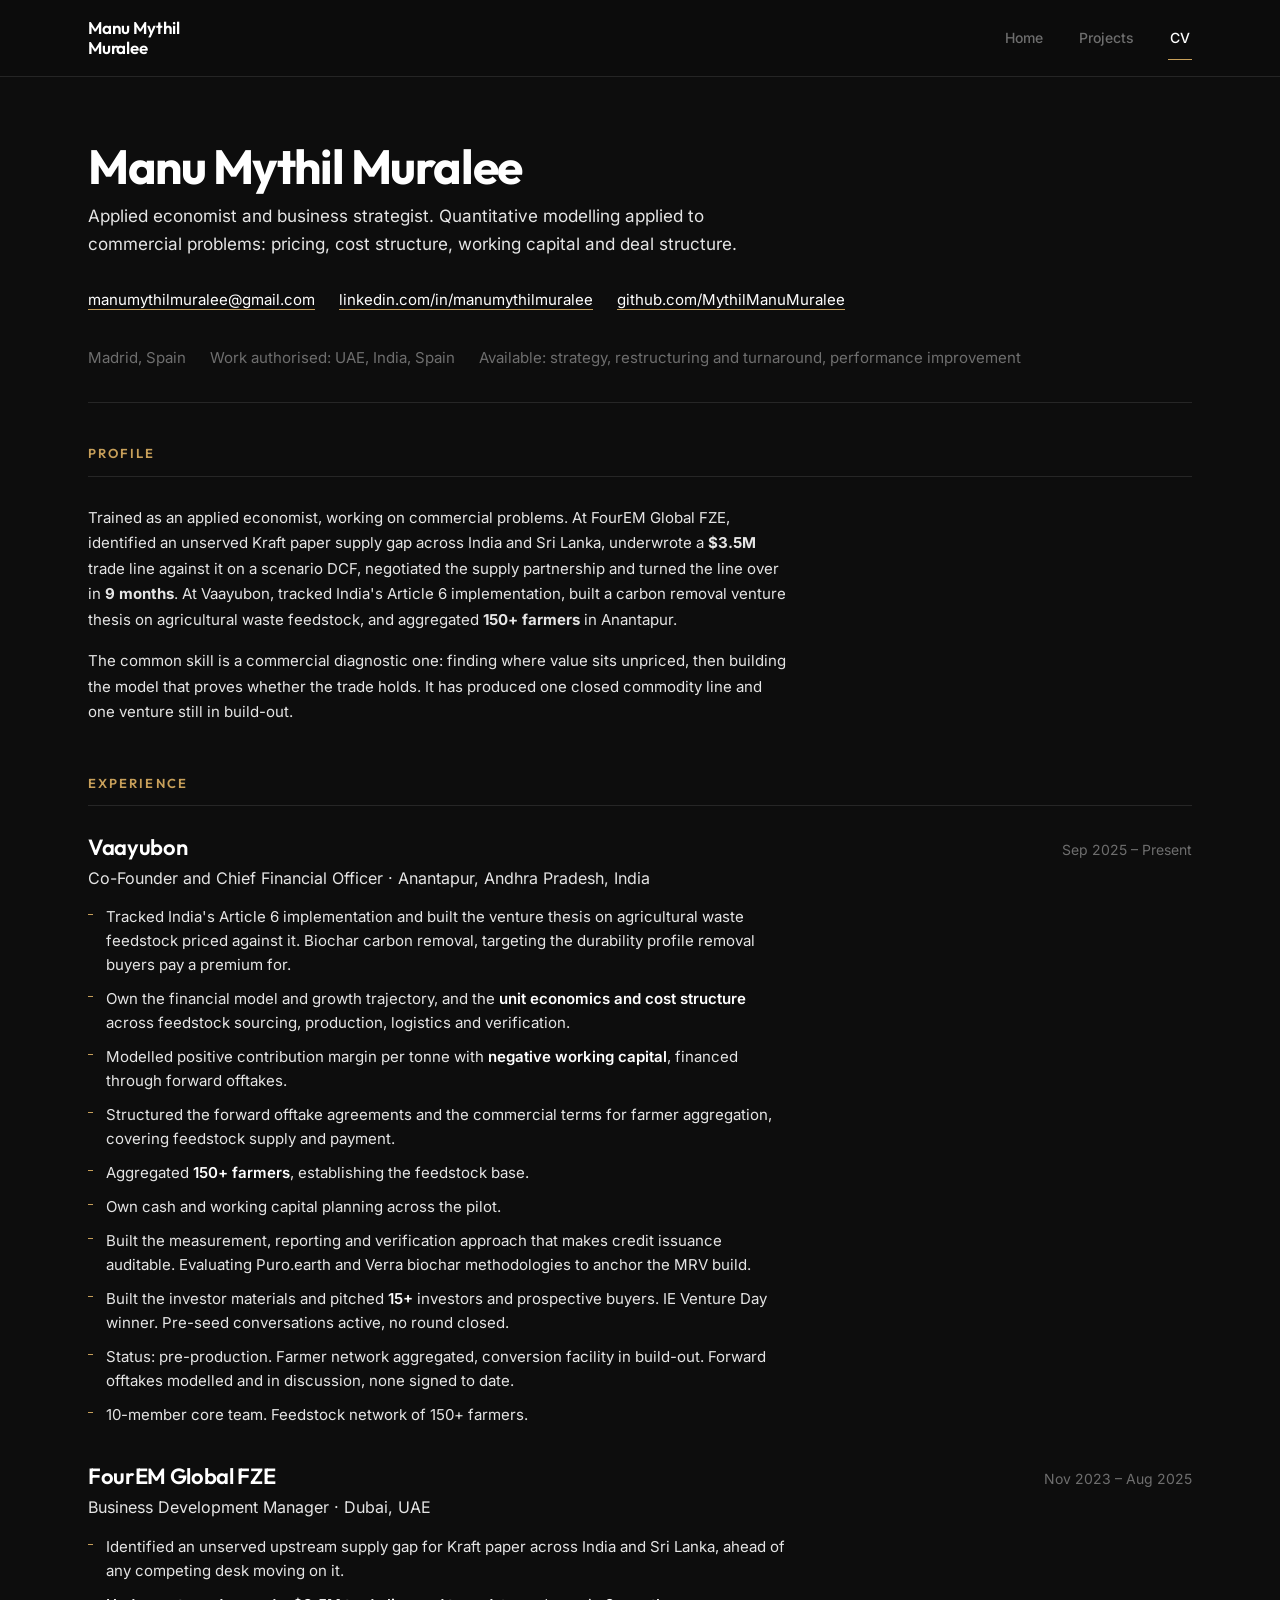
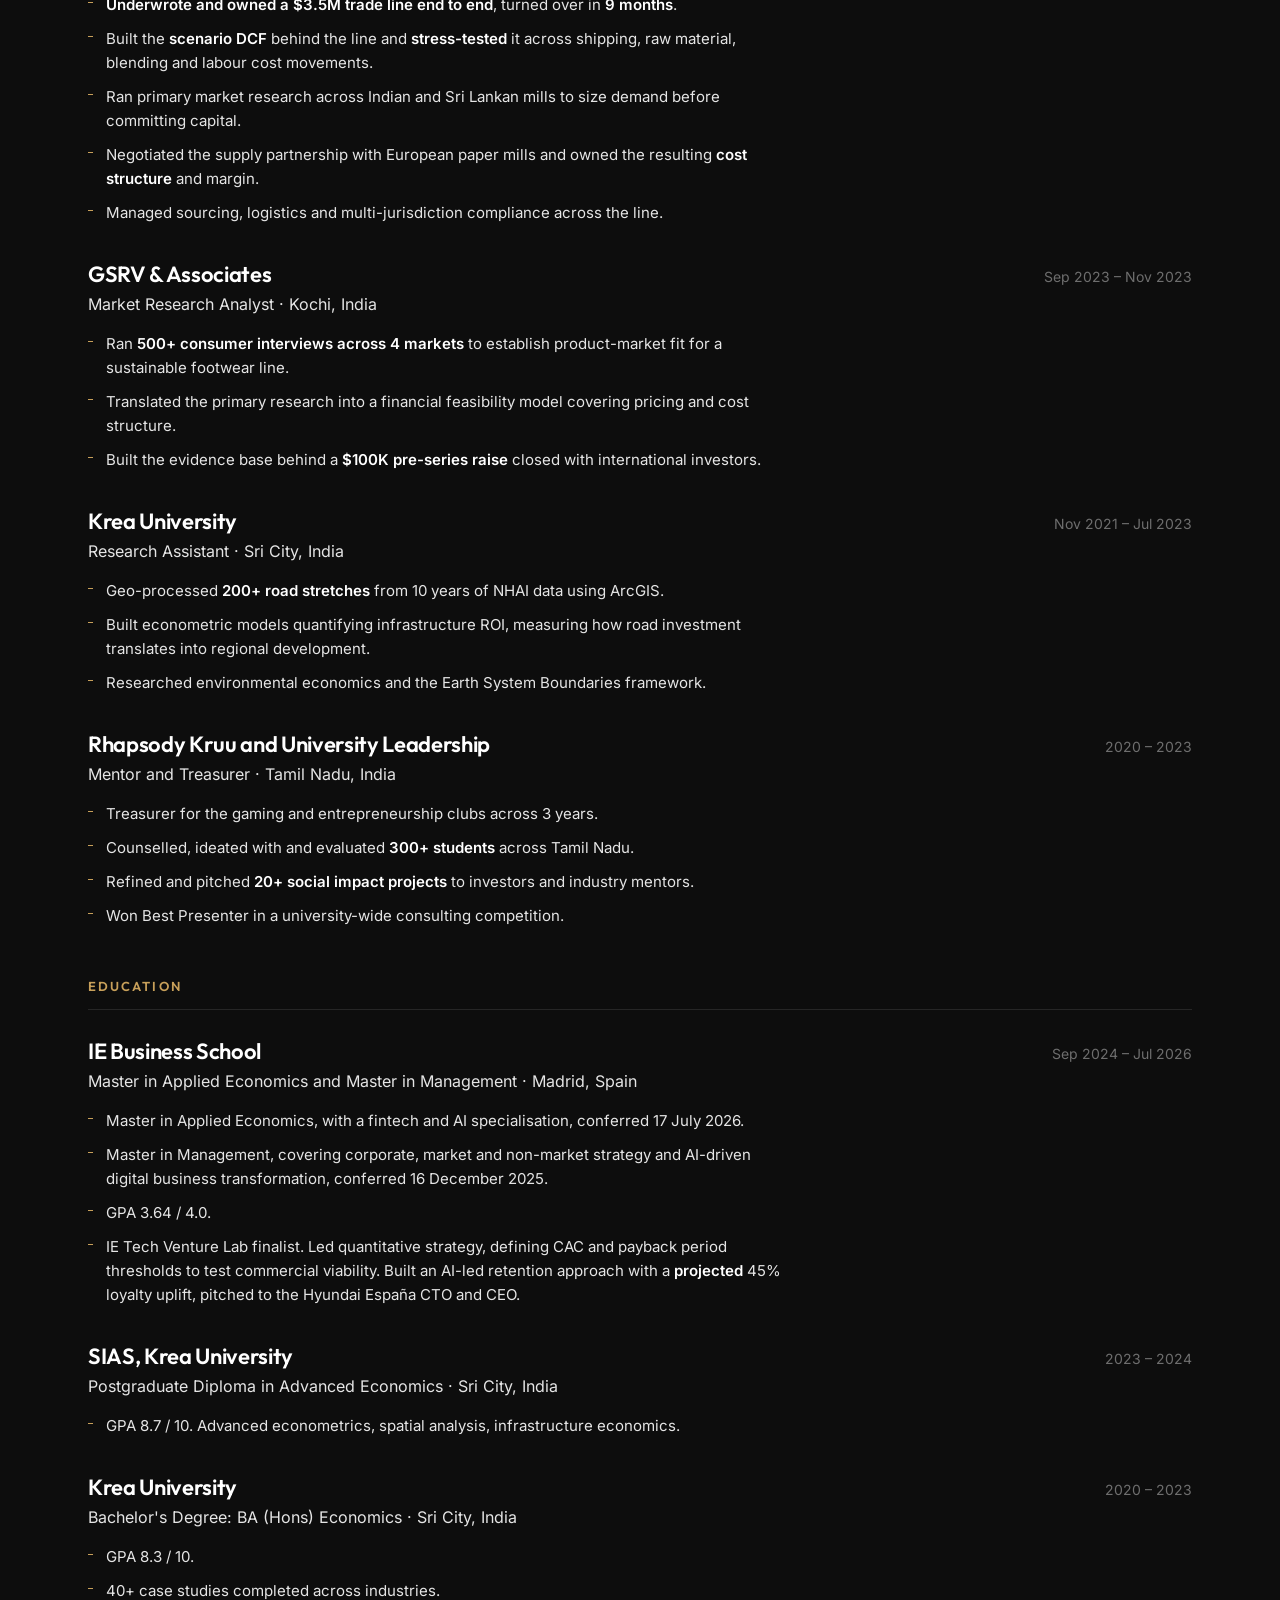
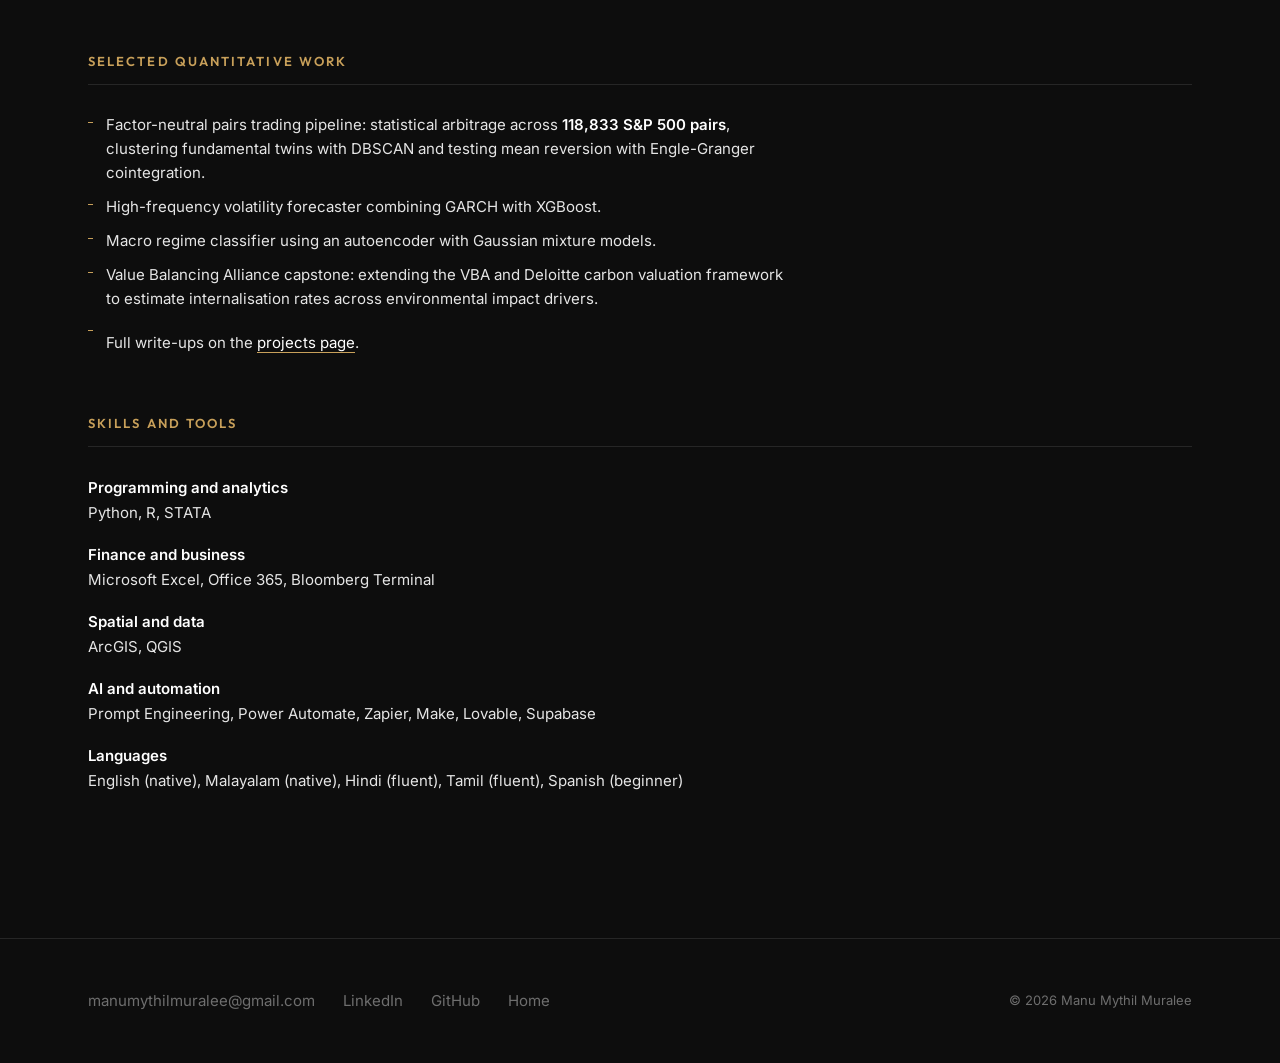
==== commit f93836e9: "Fix live bugs: placeholder, duplicate tag, headings, metadata Removes the {{TEAM_SIZE}} placeholder " ====
--- a/cv.html
+++ b/cv.html
@@ -107,7 +107,8 @@
             <li>Built the investor materials and pitched <strong>15+</strong> investors and prospective buyers.
               IE Venture Day winner. Pre-seed conversations active, no round closed.</li>
             <li>Status: pre-production. Farmer network aggregated, conversion facility in build-out. Forward offtakes
-              modelled and in discussion, none signed to date. Team of {{TEAM_SIZE}}.</li>
+              modelled and in discussion, none signed to date.</li>
+            <li>10-member core team. Feedstock network of 150+ farmers.</li>
           </ul>
         </article>
 
@@ -260,9 +261,9 @@
           <dt>Finance and business</dt>
           <dd>Microsoft Excel, Office 365, Bloomberg Terminal</dd>
           <dt>Spatial and data</dt>
-          <dd>ArcGIS, QGIS, Supabase</dd>
+          <dd>ArcGIS, QGIS</dd>
           <dt>AI and automation</dt>
-          <dd>Prompt Engineering, Power Automate, Zapier, Make, Lovable</dd>
+          <dd>Prompt Engineering, Power Automate, Zapier, Make, Lovable, Supabase</dd>
           <dt>Languages</dt>
           <dd>English (native), Malayalam (native), Hindi (fluent), Tamil (fluent), Spanish (beginner)</dd>
         </dl>
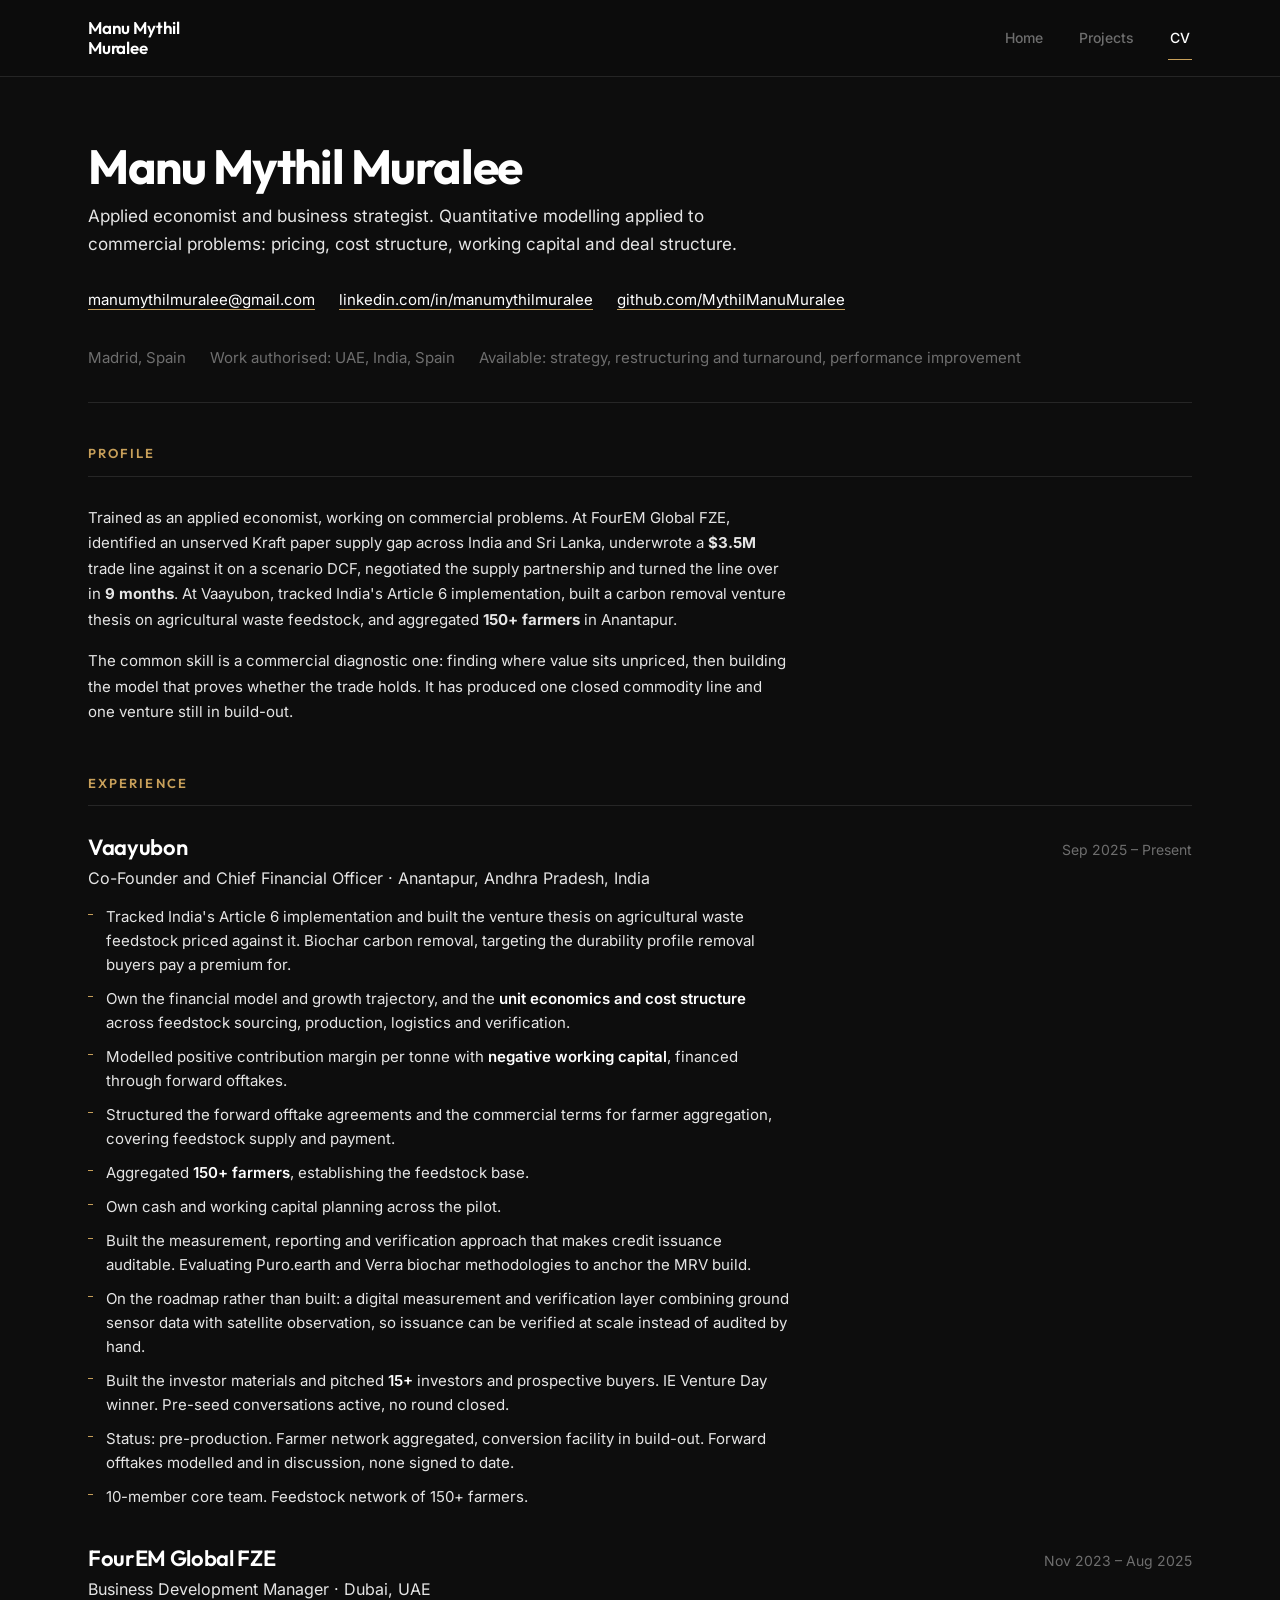
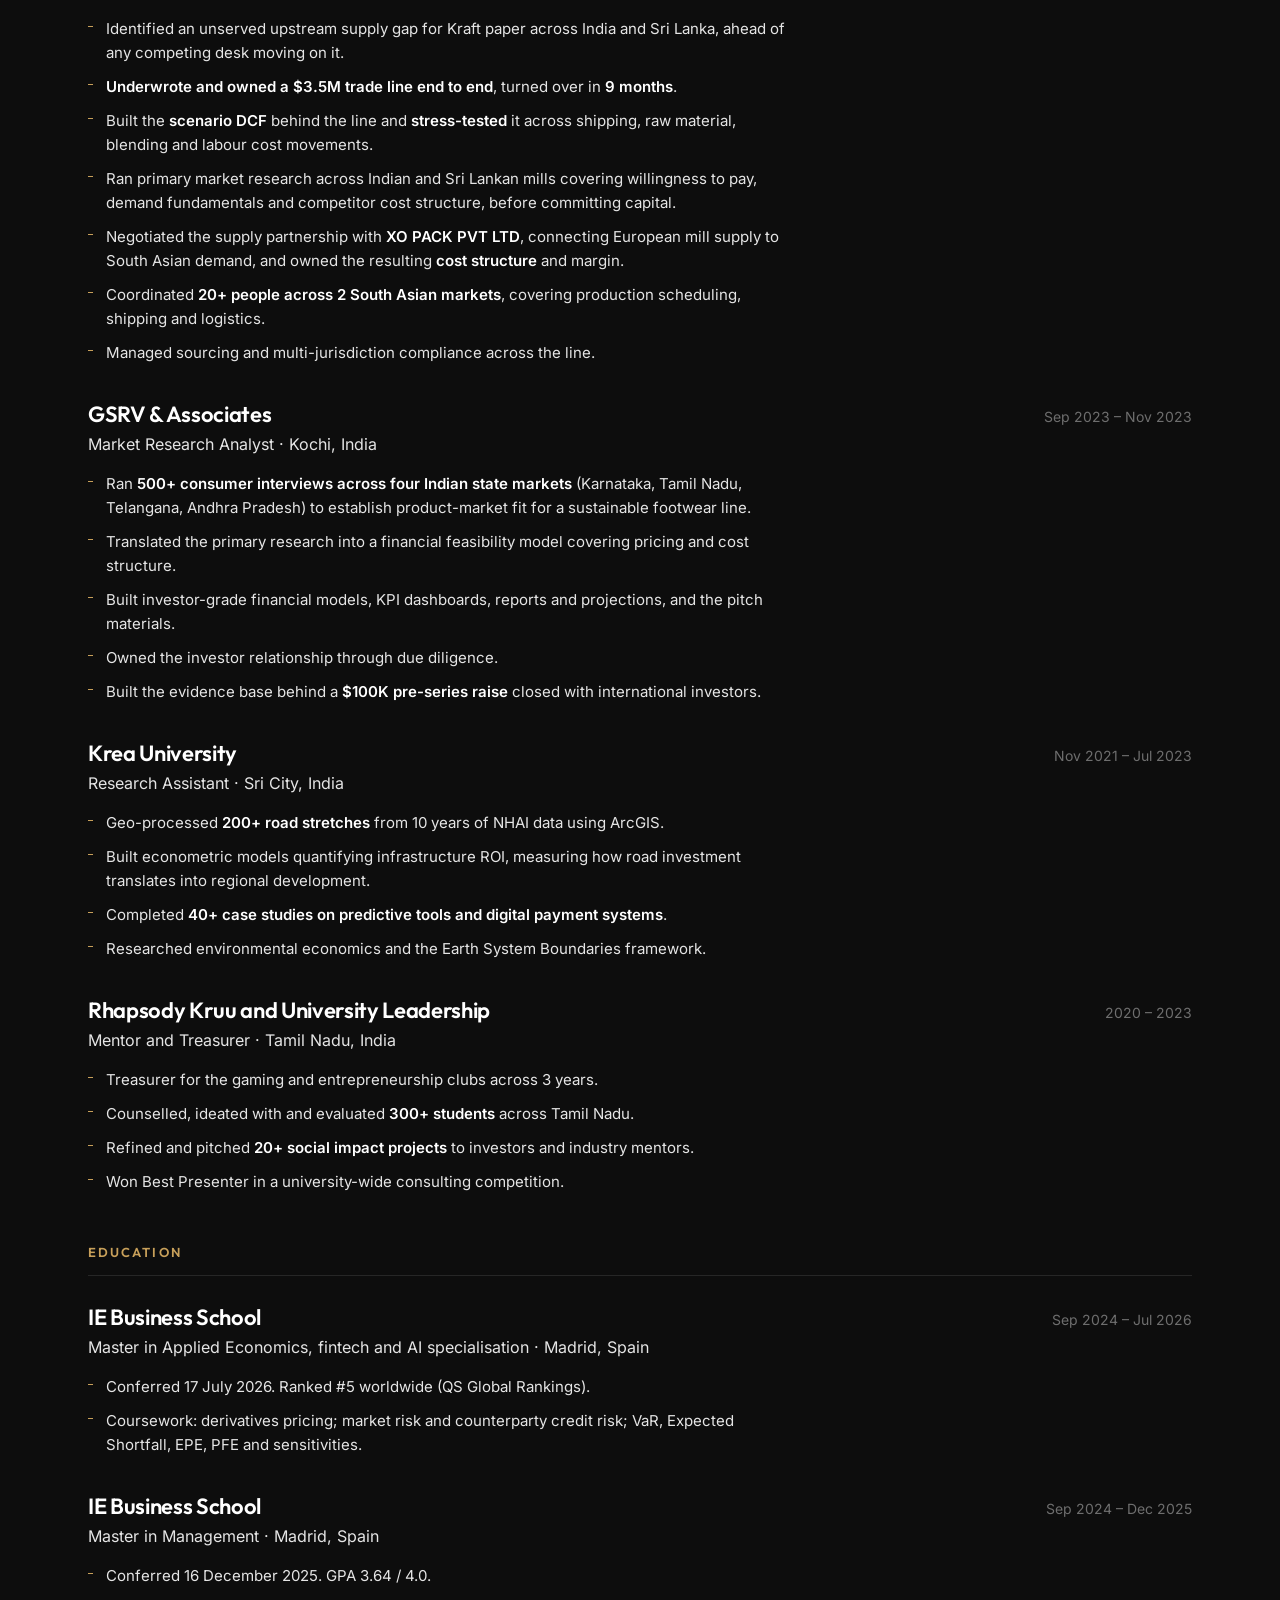
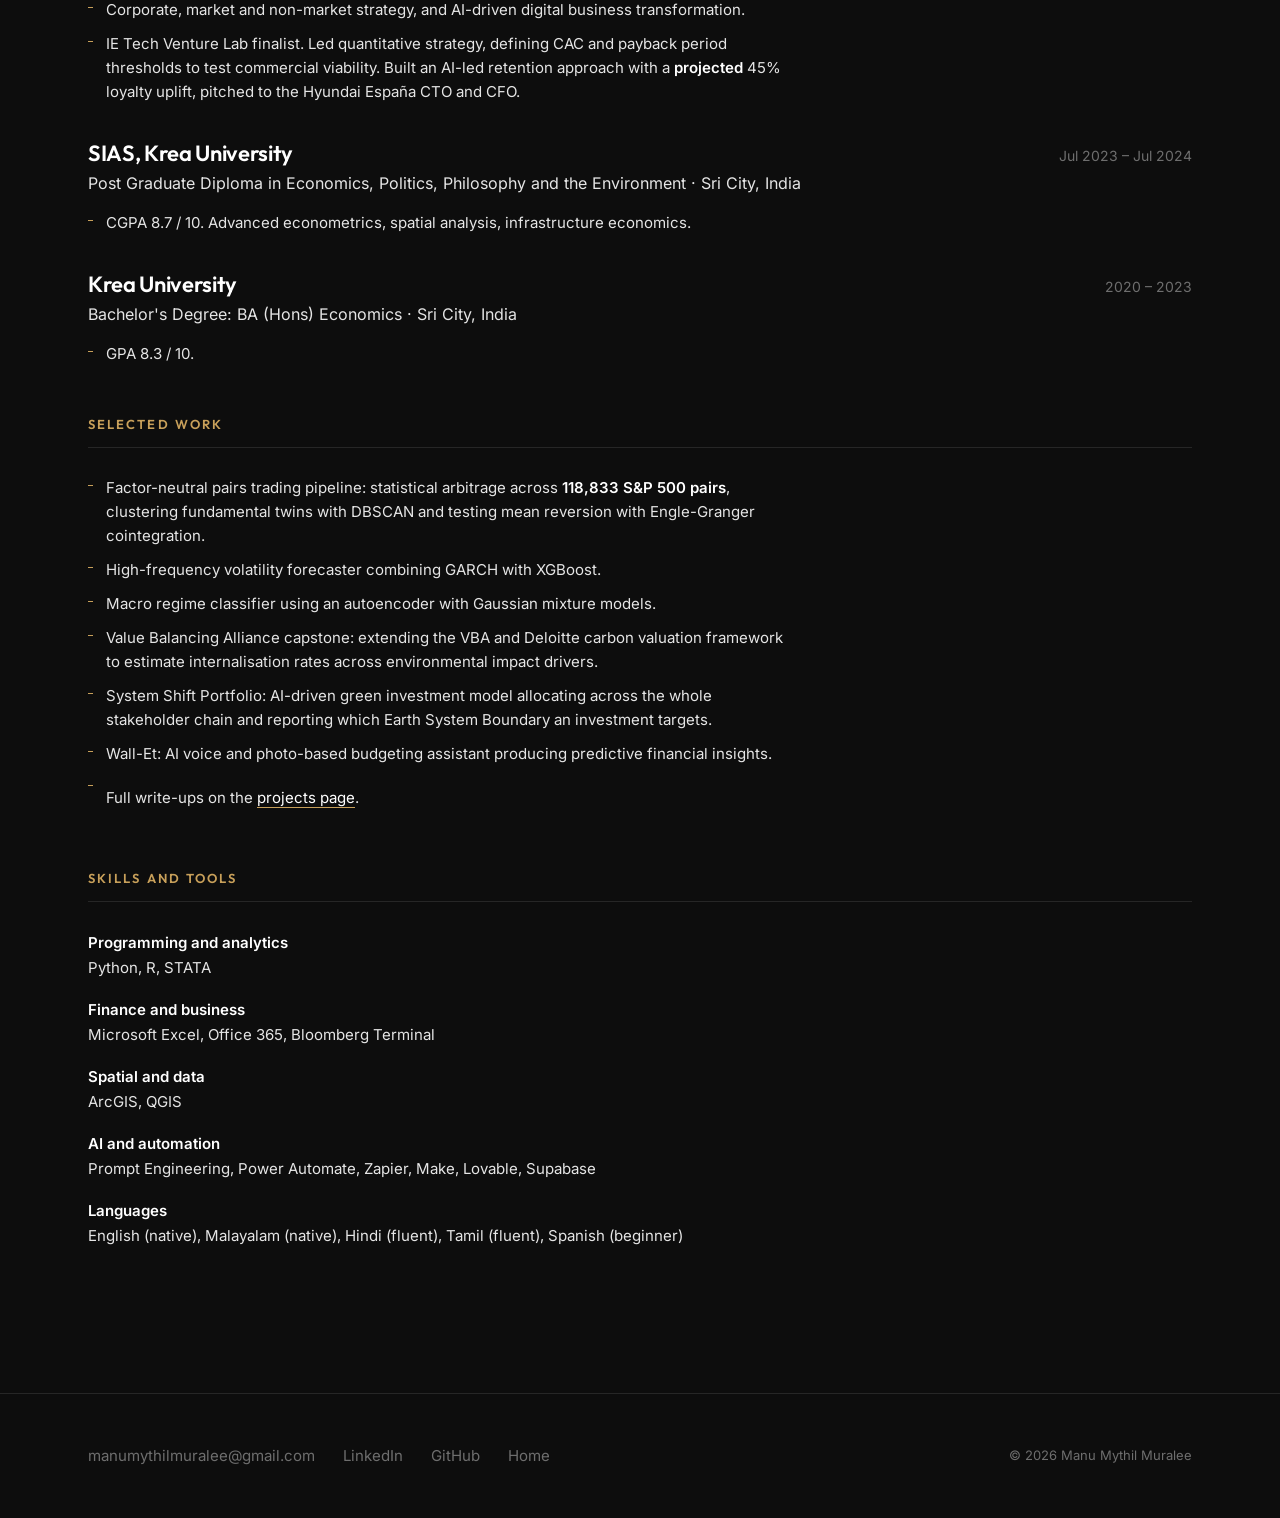
==== commit ea8c46b1: "Correct the record, add CV depth, progressive disclosure and the four-state fan Hyundai audience cor" ====
--- a/cv.html
+++ b/cv.html
@@ -104,6 +104,8 @@
             <li>Own cash and working capital planning across the pilot.</li>
             <li>Built the measurement, reporting and verification approach that makes credit issuance auditable.
               Evaluating Puro.earth and Verra biochar methodologies to anchor the MRV build.</li>
+            <li>On the roadmap rather than built: a digital measurement and verification layer combining ground sensor
+              data with satellite observation, so issuance can be verified at scale instead of audited by hand.</li>
             <li>Built the investor materials and pitched <strong>15+</strong> investors and prospective buyers.
               IE Venture Day winner. Pre-seed conversations active, no round closed.</li>
             <li>Status: pre-production. Farmer network aggregated, conversion facility in build-out. Forward offtakes
@@ -127,11 +129,13 @@
               <strong>9 months</strong>.</li>
             <li>Built the <strong>scenario DCF</strong> behind the line and <strong>stress-tested</strong> it across
               shipping, raw material, blending and labour cost movements.</li>
-            <li>Ran primary market research across Indian and Sri Lankan mills to size demand before committing
-              capital.</li>
-            <li>Negotiated the supply partnership with European paper mills and owned the resulting
-              <strong>cost structure</strong> and margin.</li>
-            <li>Managed sourcing, logistics and multi-jurisdiction compliance across the line.</li>
+            <li>Ran primary market research across Indian and Sri Lankan mills covering willingness to pay, demand
+              fundamentals and competitor cost structure, before committing capital.</li>
+            <li>Negotiated the supply partnership with <strong>XO PACK PVT LTD</strong>, connecting European mill
+              supply to South Asian demand, and owned the resulting <strong>cost structure</strong> and margin.</li>
+            <li>Coordinated <strong>20+ people across 2 South Asian markets</strong>, covering production scheduling,
+              shipping and logistics.</li>
+            <li>Managed sourcing and multi-jurisdiction compliance across the line.</li>
           </ul>
         </article>
 
@@ -144,10 +148,13 @@
             <p class="cv__when">Sep 2023 – Nov 2023</p>
           </div>
           <ul class="cv__list">
-            <li>Ran <strong>500+ consumer interviews across 4 markets</strong> to establish product-market fit for a
-              sustainable footwear line.</li>
+            <li>Ran <strong>500+ consumer interviews across four Indian state markets</strong> (Karnataka, Tamil
+              Nadu, Telangana, Andhra Pradesh) to establish product-market fit for a sustainable footwear line.</li>
             <li>Translated the primary research into a financial feasibility model covering pricing and cost
               structure.</li>
+            <li>Built investor-grade financial models, KPI dashboards, reports and projections, and the pitch
+              materials.</li>
+            <li>Owned the investor relationship through due diligence.</li>
             <li>Built the evidence base behind a <strong>$100K pre-series raise</strong> closed with international
               investors.</li>
           </ul>
@@ -165,6 +172,7 @@
             <li>Geo-processed <strong>200+ road stretches</strong> from 10 years of NHAI data using ArcGIS.</li>
             <li>Built econometric models quantifying infrastructure ROI, measuring how road investment translates into
               regional development.</li>
+            <li>Completed <strong>40+ case studies on predictive tools and digital payment systems</strong>.</li>
             <li>Researched environmental economics and the Earth System Boundaries framework.</li>
           </ul>
         </article>
@@ -194,18 +202,31 @@
           <div class="cv__entry-head">
             <div>
               <h3 class="cv__org">IE Business School</h3>
-              <p class="cv__role">Master in Applied Economics and Master in Management · Madrid, Spain</p>
-            </div>
-            <p class="cv__when">Sep 2024 – Jul 2026</p>
-          </div>
-          <ul class="cv__list">
-            <li>Master in Applied Economics, with a fintech and AI specialisation, conferred 17 July 2026.</li>
-            <li>Master in Management, covering corporate, market and non-market strategy and AI-driven digital
-              business transformation, conferred 16 December 2025.</li>
-            <li>GPA 3.64 / 4.0.</li>
+              <p class="cv__role">Master in Applied Economics, fintech and AI specialisation &middot; Madrid, Spain</p>
+            </div>
+            <p class="cv__when">Sep 2024 &ndash; Jul 2026</p>
+          </div>
+          <ul class="cv__list">
+            <li>Conferred 17 July 2026. Ranked #5 worldwide (QS Global Rankings).</li>
+            <li>Coursework: derivatives pricing; market risk and counterparty credit risk; VaR, Expected Shortfall,
+              EPE, PFE and sensitivities.</li>
+          </ul>
+        </article>
+
+        <article class="cv__entry">
+          <div class="cv__entry-head">
+            <div>
+              <h3 class="cv__org">IE Business School</h3>
+              <p class="cv__role">Master in Management &middot; Madrid, Spain</p>
+            </div>
+            <p class="cv__when">Sep 2024 &ndash; Dec 2025</p>
+          </div>
+          <ul class="cv__list">
+            <li>Conferred 16 December 2025. GPA 3.64 / 4.0.</li>
+            <li>Corporate, market and non-market strategy, and AI-driven digital business transformation.</li>
             <li>IE Tech Venture Lab finalist. Led quantitative strategy, defining CAC and payback period thresholds to
               test commercial viability. Built an AI-led retention approach with a <strong>projected</strong> 45%
-              loyalty uplift, pitched to the Hyundai España CTO and CEO.</li>
+              loyalty uplift, pitched to the Hyundai Espa&ntilde;a CTO and CFO.</li>
           </ul>
         </article>
 
@@ -213,12 +234,13 @@
           <div class="cv__entry-head">
             <div>
               <h3 class="cv__org">SIAS, Krea University</h3>
-              <p class="cv__role">Postgraduate Diploma in Advanced Economics · Sri City, India</p>
-            </div>
-            <p class="cv__when">2023 – 2024</p>
-          </div>
-          <ul class="cv__list">
-            <li>GPA 8.7 / 10. Advanced econometrics, spatial analysis, infrastructure economics.</li>
+              <p class="cv__role">Post Graduate Diploma in Economics, Politics, Philosophy and the Environment
+                &middot; Sri City, India</p>
+            </div>
+            <p class="cv__when">Jul 2023 &ndash; Jul 2024</p>
+          </div>
+          <ul class="cv__list">
+            <li>CGPA 8.7 / 10. Advanced econometrics, spatial analysis, infrastructure economics.</li>
           </ul>
         </article>
 
@@ -226,20 +248,19 @@
           <div class="cv__entry-head">
             <div>
               <h3 class="cv__org">Krea University</h3>
-              <p class="cv__role">Bachelor's Degree: BA (Hons) Economics · Sri City, India</p>
-            </div>
-            <p class="cv__when">2020 – 2023</p>
+              <p class="cv__role">Bachelor's Degree: BA (Hons) Economics &middot; Sri City, India</p>
+            </div>
+            <p class="cv__when">2020 &ndash; 2023</p>
           </div>
           <ul class="cv__list">
             <li>GPA 8.3 / 10.</li>
-            <li>40+ case studies completed across industries.</li>
           </ul>
         </article>
       </section>
 
       <!-- ============ QUANTITATIVE WORK ============ -->
       <section class="cv__section" aria-labelledby="cv-quant">
-        <h2 class="cv__h2" id="cv-quant">Selected quantitative work</h2>
+        <h2 class="cv__h2" id="cv-quant">Selected work</h2>
         <ul class="cv__list">
           <li>Factor-neutral pairs trading pipeline: statistical arbitrage across <strong>118,833 S&amp;P 500
               pairs</strong>, clustering fundamental twins with DBSCAN and testing mean reversion with Engle-Granger
@@ -248,6 +269,9 @@
           <li>Macro regime classifier using an autoencoder with Gaussian mixture models.</li>
           <li>Value Balancing Alliance capstone: extending the VBA and Deloitte carbon valuation framework to estimate
             internalisation rates across environmental impact drivers.</li>
+          <li>System Shift Portfolio: AI-driven green investment model allocating across the whole stakeholder chain
+            and reporting which Earth System Boundary an investment targets.</li>
+          <li>Wall-Et: AI voice and photo-based budgeting assistant producing predictive financial insights.</li>
           <li>Full write-ups on the <a class="inline-link" href="projects.html">projects page</a>.</li>
         </ul>
       </section>
--- a/css/site.css
+++ b/css/site.css
@@ -319,8 +319,105 @@
   padding-block: 3rem;
 }
 
+.route__head {
+  display: flex;
+  flex-wrap: wrap;
+  align-items: baseline;
+  justify-content: space-between;
+  gap: 0.75rem 1.5rem;
+  margin-bottom: 2rem;
+}
+
 .route__label {
-  margin-bottom: 2rem;
+  margin-bottom: 0;
+}
+
+.route__expand {
+  min-height: 44px;
+  padding: 0.5rem 1rem;
+  border: 1px solid var(--hairline-strong);
+  border-radius: 999px;
+  background: none;
+  color: var(--light);
+  font-family: var(--font-body);
+  font-size: 0.8125rem;
+  font-weight: 500;
+  cursor: pointer;
+  transition: border-color 0.25s var(--ease-out), background-color 0.25s var(--ease-out);
+}
+
+.route__expand:hover,
+.route__expand:focus-visible {
+  border-color: var(--accent);
+  background: var(--accent-soft);
+}
+
+/* ---------- Progressive disclosure ----------
+   Native details/summary. The bullets are real DOM text at page load,
+   never injected on click, so crawlers, ATS parsers and find-in-page
+   all reach them whether or not anyone opens the control. */
+
+.stop__more {
+  margin-top: 1rem;
+}
+
+.stop__more > summary {
+  display: inline-flex;
+  align-items: center;
+  gap: 0.5rem;
+  min-height: 44px;
+  list-style: none;
+  cursor: pointer;
+  font-size: 0.8125rem;
+  font-weight: 600;
+  letter-spacing: 0.08em;
+  text-transform: uppercase;
+  color: var(--mid);
+  transition: color 0.25s var(--ease-out);
+}
+
+.stop__more > summary::-webkit-details-marker {
+  display: none;
+}
+
+.stop__more > summary::before {
+  content: "";
+  width: 0.5rem;
+  height: 0.5rem;
+  border-right: 1.5px solid currentColor;
+  border-bottom: 1.5px solid currentColor;
+  transform: rotate(45deg) translate(-1px, -1px);
+  transition: transform 0.25s var(--ease-out);
+}
+
+.stop__more[open] > summary::before {
+  transform: rotate(-135deg) translate(-2px, -2px);
+}
+
+.stop__more > summary:hover,
+.stop__more > summary:focus-visible {
+  color: var(--accent);
+}
+
+.stop__detail {
+  display: flex;
+  flex-direction: column;
+  gap: 0.625rem;
+  margin-top: 0.5rem;
+  padding-left: 0.875rem;
+  border-left: 1px solid var(--hairline);
+}
+
+.stop__detail li {
+  font-size: 0.9375rem;
+  line-height: 1.55;
+  color: var(--mid);
+  max-width: 52ch;
+}
+
+.stop__detail strong {
+  color: var(--light);
+  font-weight: 600;
 }
 
 /* Mobile default: static SVG route diagram, no WebGL */
@@ -340,6 +437,34 @@
 
 .route__canvas {
   display: none;
+}
+
+/* One caption for the whole four-state fan. Four separate labels would
+   collide at this zoom on a laptop and be unreadable on a phone. */
+.route__fan-caption {
+  margin-top: 0.75rem;
+  text-align: center;
+  font-size: 0.75rem;
+  font-weight: 600;
+  letter-spacing: 0.1em;
+  text-transform: uppercase;
+  color: var(--accent);
+}
+
+/* Under WebGL the caption belongs to the Kochi stop, so it fades with it. */
+.route--webgl .route__fan-caption {
+  position: absolute;
+  left: 0;
+  right: 0;
+  bottom: 0.5rem;
+  margin: 0;
+  opacity: 0;
+  transition: opacity 0.5s var(--ease-out);
+  pointer-events: none;
+}
+
+.route--webgl .route__fan-caption.is-on {
+  opacity: 1;
 }
 
 .route__stops {
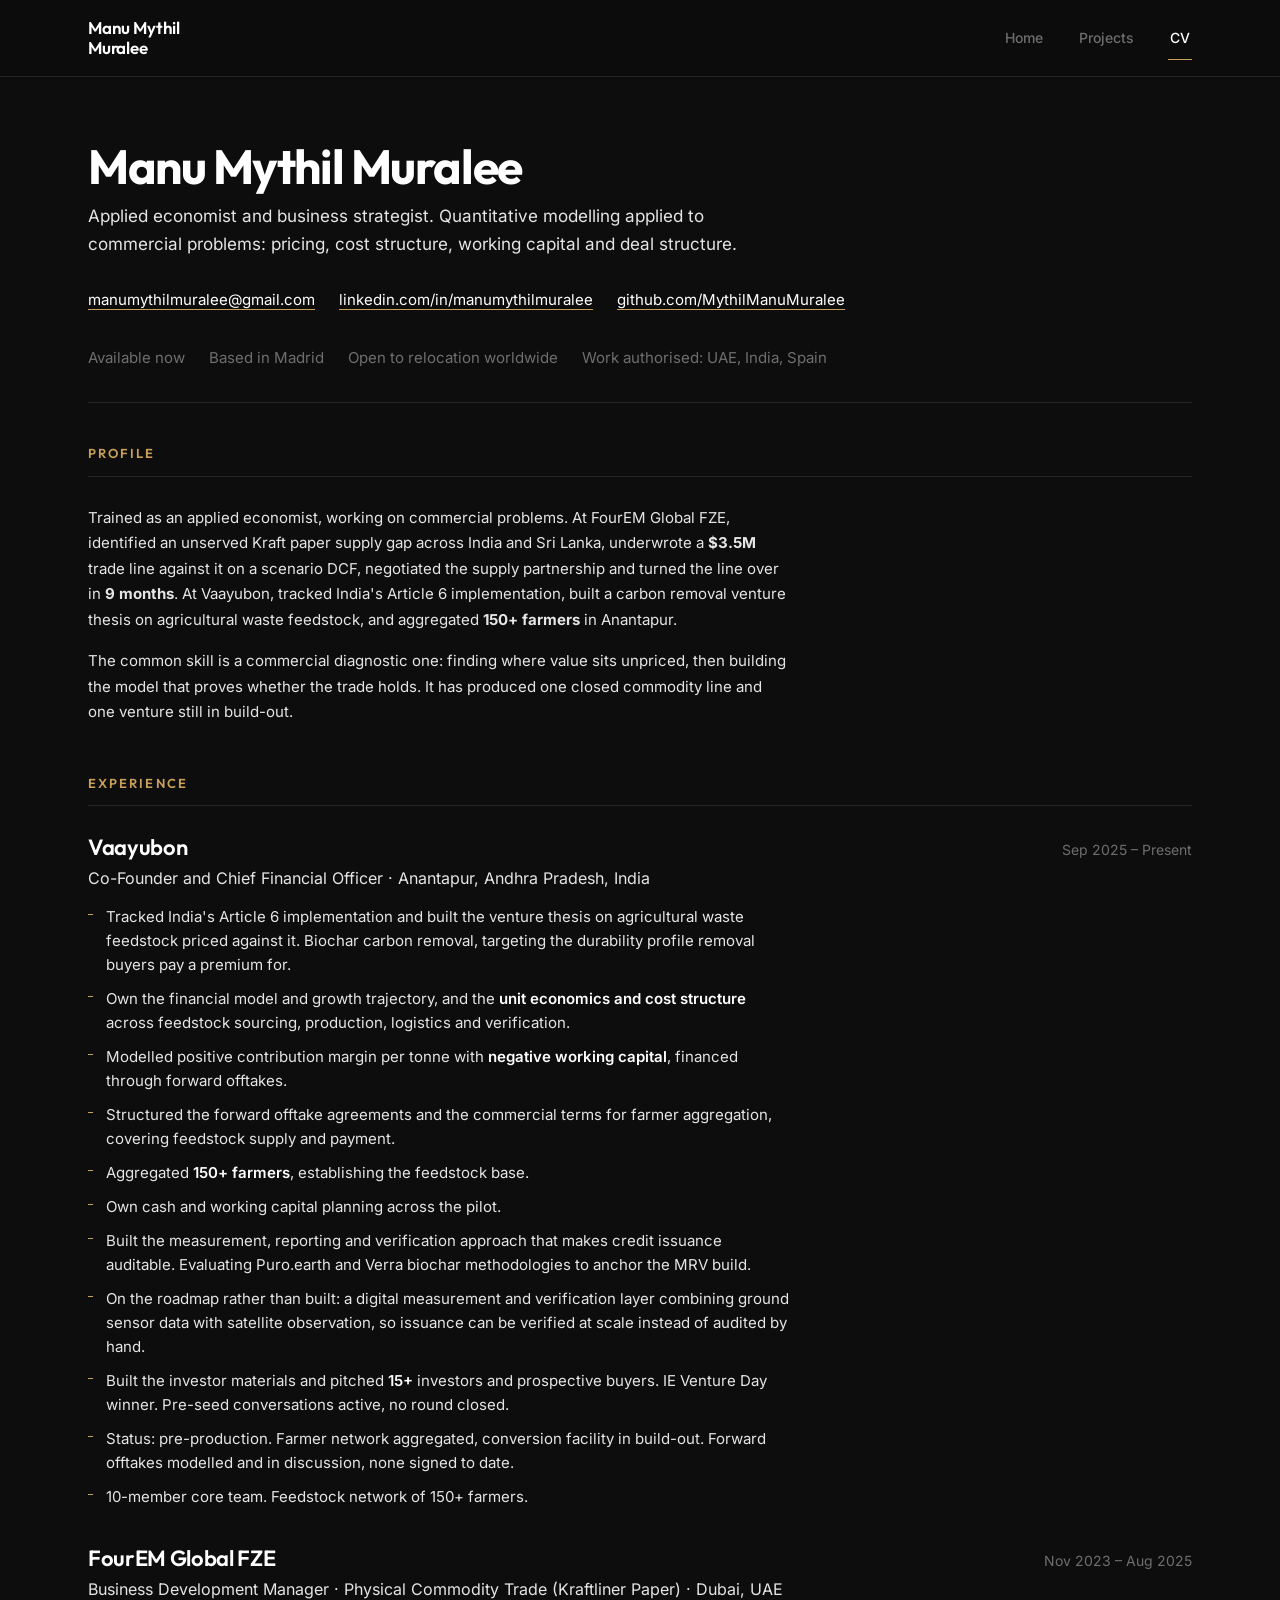
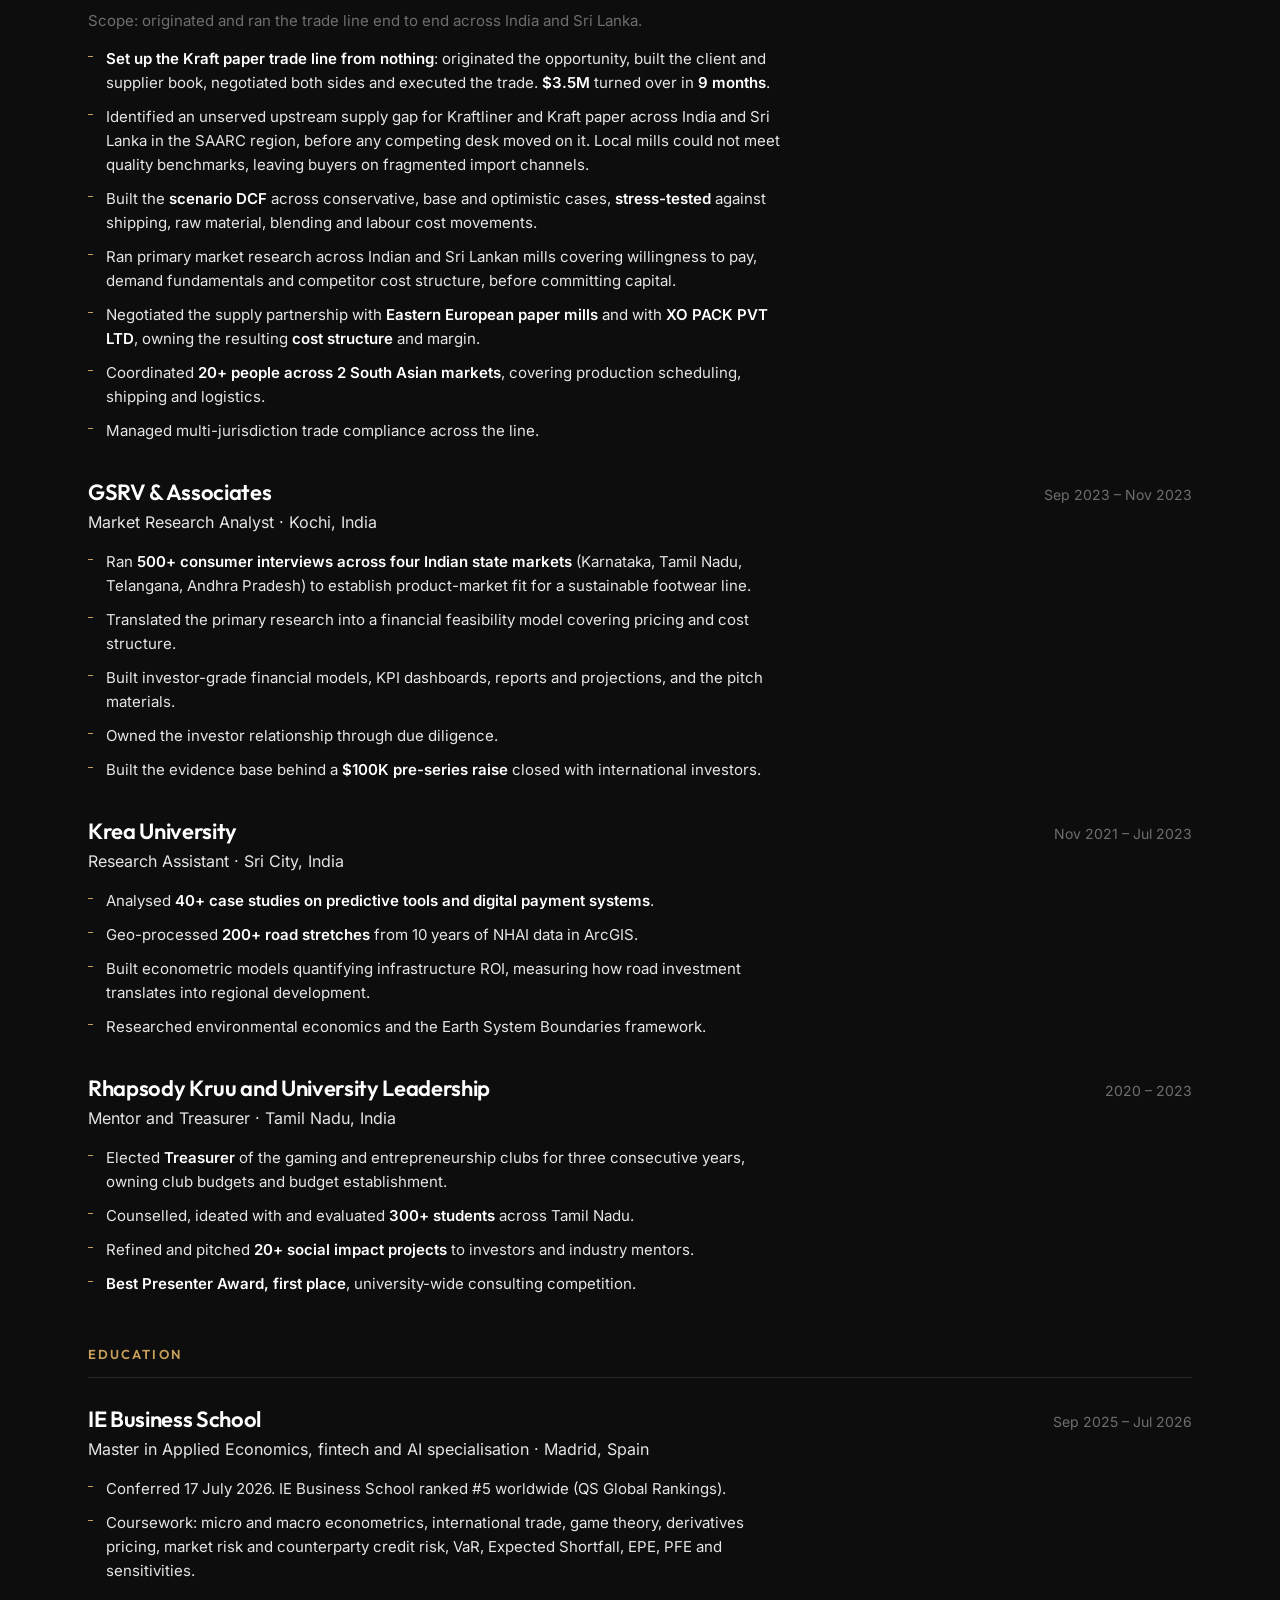
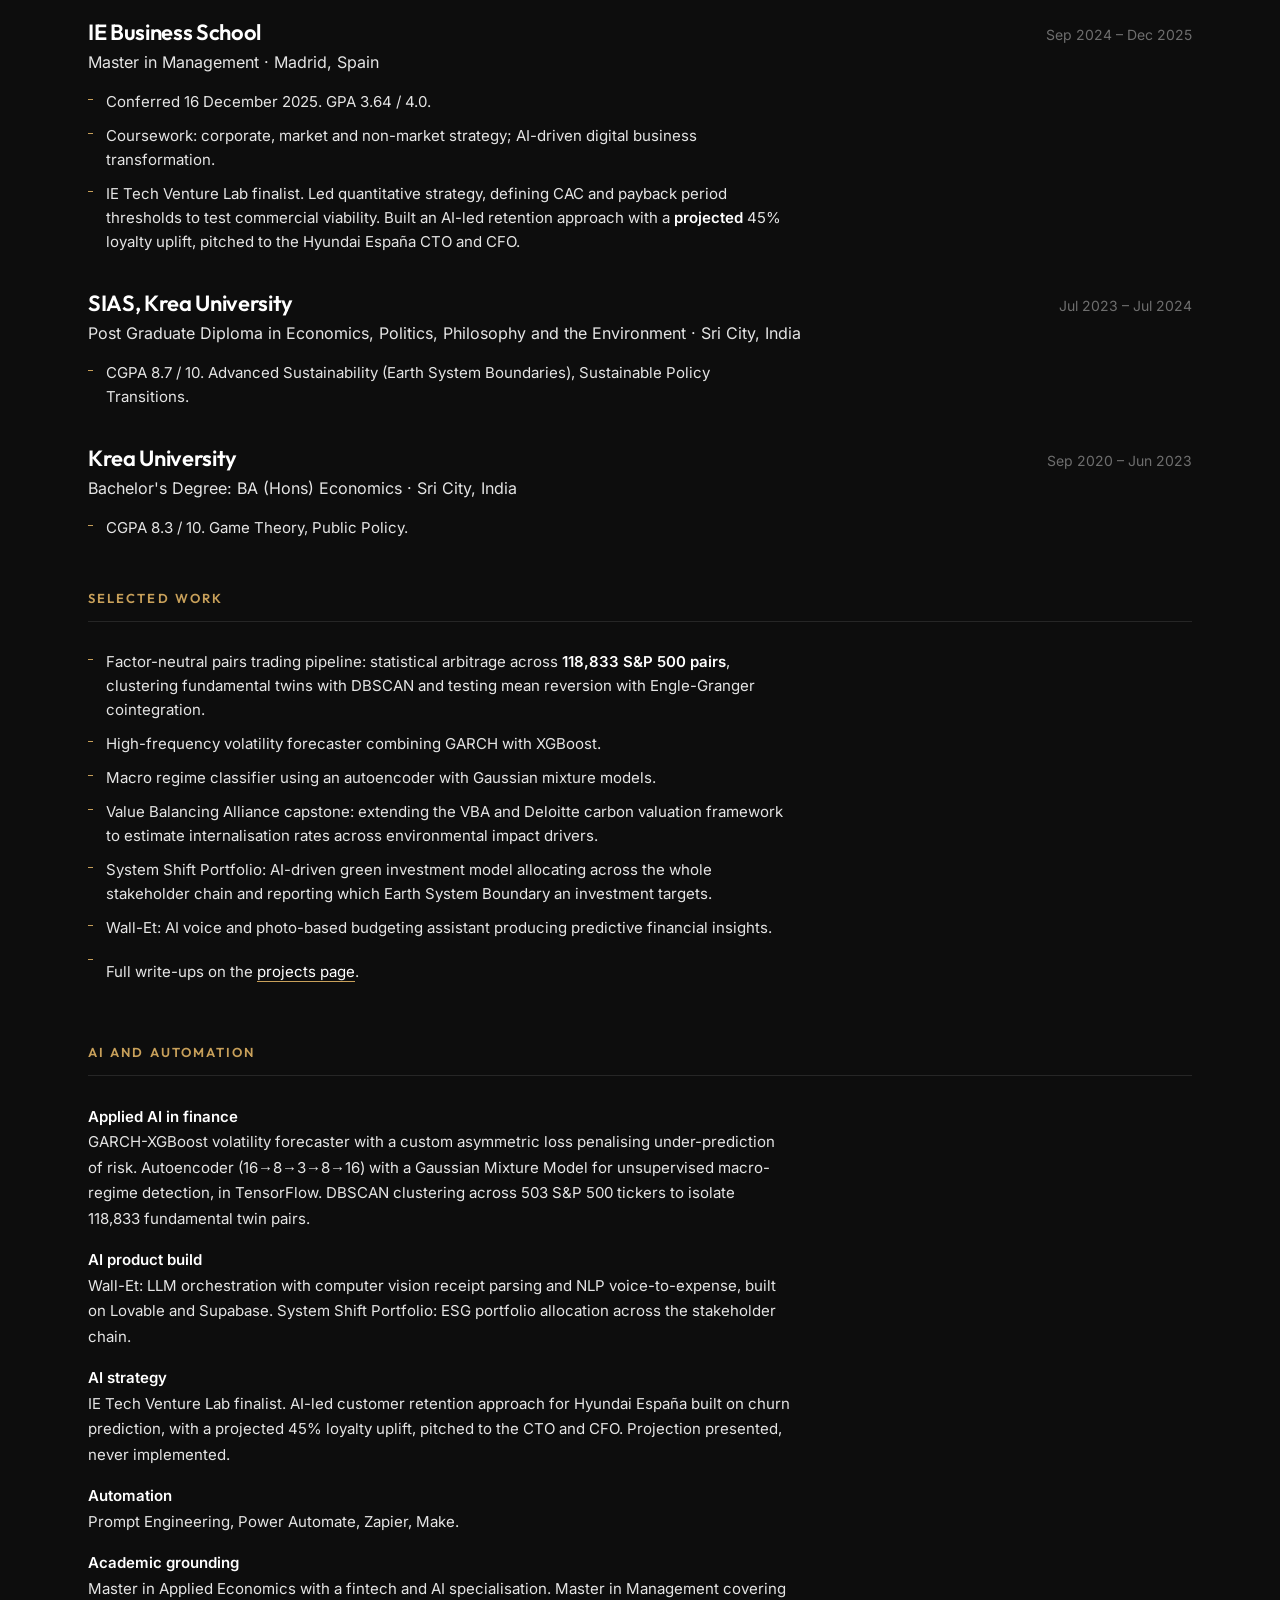
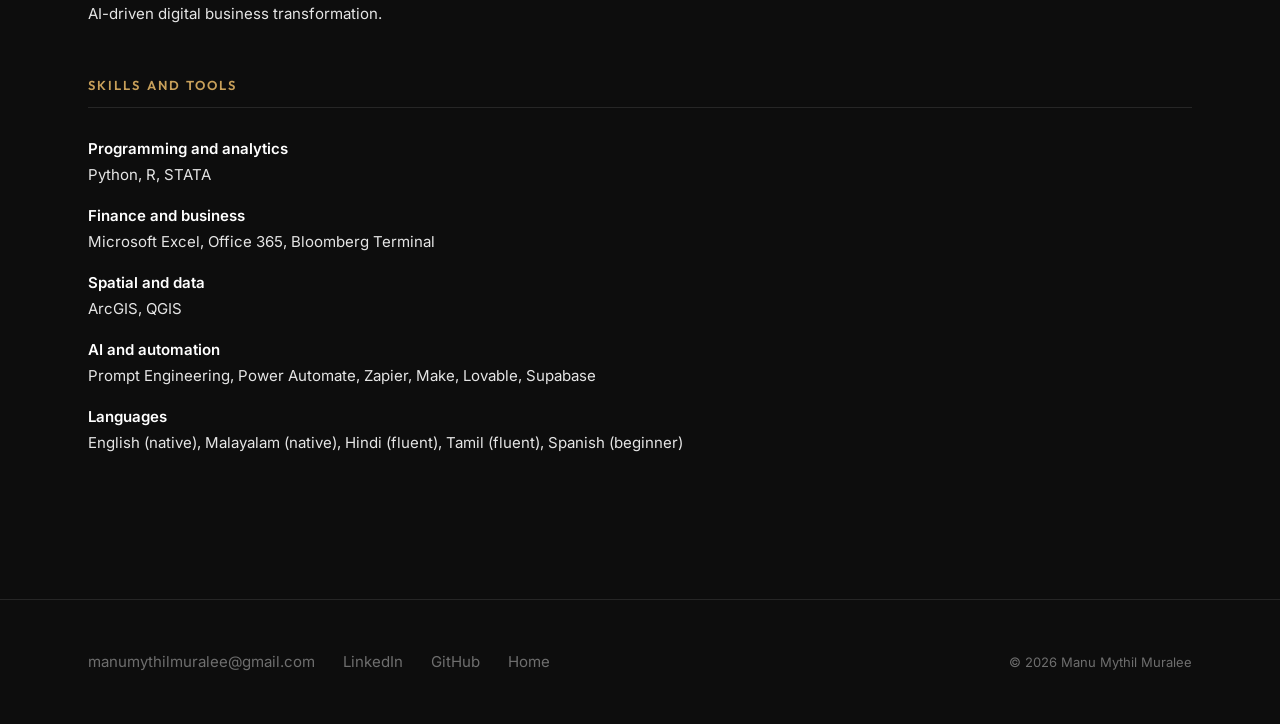
==== commit b43029a9: "Neutralise stated roles, surface AI, deepen every entry" ====
--- a/cv.html
+++ b/cv.html
@@ -6,7 +6,7 @@
   <meta name="viewport" content="width=device-width, initial-scale=1.0">
   <title>CV · Manu Mythil Muralee</title>
   <meta name="description"
-    content="Full CV of Manu Mythil Muralee. Co-Founder and CFO at Vaayubon. Business Development Manager at FourEM Global FZE, where he underwrote a $3.5M Kraft paper trade line. Master in Applied Economics and Management, IE Business School.">
+    content="Full CV of Manu Mythil Muralee. Co-Founder and CFO at Vaayubon. Business Development Manager at FourEM Global FZE, where he set up a $3.5M Kraft paper trade line from nothing. Master in Applied Economics and Management, IE Business School.">
   <meta name="author" content="Manu Mythil Muralee">
   <meta property="og:type" content="profile">
   <meta property="og:title" content="CV · Manu Mythil Muralee">
@@ -55,9 +55,10 @@
             rel="noopener noreferrer">github.com/MythilManuMuralee</a>
         </div>
         <p class="cv__contact" style="margin-bottom:0;">
-          <span>Madrid, Spain</span>
+          <span>Available now</span>
+          <span>Based in Madrid</span>
+          <span>Open to relocation worldwide</span>
           <span>Work authorised: UAE, India, Spain</span>
-          <span>Available: strategy, restructuring and turnaround, performance improvement</span>
         </p>
       </header>
 
@@ -118,24 +119,28 @@
           <div class="cv__entry-head">
             <div>
               <h3 class="cv__org">FourEM Global FZE</h3>
-              <p class="cv__role">Business Development Manager · Dubai, UAE</p>
+              <p class="cv__role">Business Development Manager · Physical Commodity Trade (Kraftliner Paper)
+                · Dubai, UAE</p>
+              <p class="cv__scope">Scope: originated and ran the trade line end to end across India and Sri Lanka.</p>
             </div>
             <p class="cv__when">Nov 2023 – Aug 2025</p>
           </div>
           <ul class="cv__list">
-            <li>Identified an unserved upstream supply gap for Kraft paper across India and Sri Lanka, ahead of any
-              competing desk moving on it.</li>
-            <li><strong>Underwrote and owned a $3.5M trade line end to end</strong>, turned over in
-              <strong>9 months</strong>.</li>
-            <li>Built the <strong>scenario DCF</strong> behind the line and <strong>stress-tested</strong> it across
-              shipping, raw material, blending and labour cost movements.</li>
+            <li><strong>Set up the Kraft paper trade line from nothing</strong>: originated the opportunity, built the
+              client and supplier book, negotiated both sides and executed the trade. <strong>$3.5M</strong> turned
+              over in <strong>9 months</strong>.</li>
+            <li>Identified an unserved upstream supply gap for Kraftliner and Kraft paper across India and Sri Lanka in
+              the SAARC region, before any competing desk moved on it. Local mills could not meet quality benchmarks,
+              leaving buyers on fragmented import channels.</li>
+            <li>Built the <strong>scenario DCF</strong> across conservative, base and optimistic cases,
+              <strong>stress-tested</strong> against shipping, raw material, blending and labour cost movements.</li>
             <li>Ran primary market research across Indian and Sri Lankan mills covering willingness to pay, demand
               fundamentals and competitor cost structure, before committing capital.</li>
-            <li>Negotiated the supply partnership with <strong>XO PACK PVT LTD</strong>, connecting European mill
-              supply to South Asian demand, and owned the resulting <strong>cost structure</strong> and margin.</li>
+            <li>Negotiated the supply partnership with <strong>Eastern European paper mills</strong> and with
+              <strong>XO PACK PVT LTD</strong>, owning the resulting <strong>cost structure</strong> and margin.</li>
             <li>Coordinated <strong>20+ people across 2 South Asian markets</strong>, covering production scheduling,
               shipping and logistics.</li>
-            <li>Managed sourcing and multi-jurisdiction compliance across the line.</li>
+            <li>Managed multi-jurisdiction trade compliance across the line.</li>
           </ul>
         </article>
 
@@ -169,10 +174,10 @@
             <p class="cv__when">Nov 2021 – Jul 2023</p>
           </div>
           <ul class="cv__list">
-            <li>Geo-processed <strong>200+ road stretches</strong> from 10 years of NHAI data using ArcGIS.</li>
+            <li>Analysed <strong>40+ case studies on predictive tools and digital payment systems</strong>.</li>
+            <li>Geo-processed <strong>200+ road stretches</strong> from 10 years of NHAI data in ArcGIS.</li>
             <li>Built econometric models quantifying infrastructure ROI, measuring how road investment translates into
               regional development.</li>
-            <li>Completed <strong>40+ case studies on predictive tools and digital payment systems</strong>.</li>
             <li>Researched environmental economics and the Earth System Boundaries framework.</li>
           </ul>
         </article>
@@ -186,10 +191,11 @@
             <p class="cv__when">2020 – 2023</p>
           </div>
           <ul class="cv__list">
-            <li>Treasurer for the gaming and entrepreneurship clubs across 3 years.</li>
+            <li>Elected <strong>Treasurer</strong> of the gaming and entrepreneurship clubs for three consecutive
+              years, owning club budgets and budget establishment.</li>
             <li>Counselled, ideated with and evaluated <strong>300+ students</strong> across Tamil Nadu.</li>
             <li>Refined and pitched <strong>20+ social impact projects</strong> to investors and industry mentors.</li>
-            <li>Won Best Presenter in a university-wide consulting competition.</li>
+            <li><strong>Best Presenter Award, first place</strong>, university-wide consulting competition.</li>
           </ul>
         </article>
       </section>
@@ -204,12 +210,12 @@
               <h3 class="cv__org">IE Business School</h3>
               <p class="cv__role">Master in Applied Economics, fintech and AI specialisation &middot; Madrid, Spain</p>
             </div>
-            <p class="cv__when">Sep 2024 &ndash; Jul 2026</p>
-          </div>
-          <ul class="cv__list">
-            <li>Conferred 17 July 2026. Ranked #5 worldwide (QS Global Rankings).</li>
-            <li>Coursework: derivatives pricing; market risk and counterparty credit risk; VaR, Expected Shortfall,
-              EPE, PFE and sensitivities.</li>
+            <p class="cv__when">Sep 2025 &ndash; Jul 2026</p>
+          </div>
+          <ul class="cv__list">
+            <li>Conferred 17 July 2026. IE Business School ranked #5 worldwide (QS Global Rankings).</li>
+            <li>Coursework: micro and macro econometrics, international trade, game theory, derivatives pricing,
+              market risk and counterparty credit risk, VaR, Expected Shortfall, EPE, PFE and sensitivities.</li>
           </ul>
         </article>
 
@@ -223,7 +229,7 @@
           </div>
           <ul class="cv__list">
             <li>Conferred 16 December 2025. GPA 3.64 / 4.0.</li>
-            <li>Corporate, market and non-market strategy, and AI-driven digital business transformation.</li>
+            <li>Coursework: corporate, market and non-market strategy; AI-driven digital business transformation.</li>
             <li>IE Tech Venture Lab finalist. Led quantitative strategy, defining CAC and payback period thresholds to
               test commercial viability. Built an AI-led retention approach with a <strong>projected</strong> 45%
               loyalty uplift, pitched to the Hyundai Espa&ntilde;a CTO and CFO.</li>
@@ -240,7 +246,7 @@
             <p class="cv__when">Jul 2023 &ndash; Jul 2024</p>
           </div>
           <ul class="cv__list">
-            <li>CGPA 8.7 / 10. Advanced econometrics, spatial analysis, infrastructure economics.</li>
+            <li>CGPA 8.7 / 10. Advanced Sustainability (Earth System Boundaries), Sustainable Policy Transitions.</li>
           </ul>
         </article>
 
@@ -250,10 +256,10 @@
               <h3 class="cv__org">Krea University</h3>
               <p class="cv__role">Bachelor's Degree: BA (Hons) Economics &middot; Sri City, India</p>
             </div>
-            <p class="cv__when">2020 &ndash; 2023</p>
-          </div>
-          <ul class="cv__list">
-            <li>GPA 8.3 / 10.</li>
+            <p class="cv__when">Sep 2020 &ndash; Jun 2023</p>
+          </div>
+          <ul class="cv__list">
+            <li>CGPA 8.3 / 10. Game Theory, Public Policy.</li>
           </ul>
         </article>
       </section>
@@ -276,6 +282,31 @@
         </ul>
       </section>
 
+
+      <!-- ============ AI AND AUTOMATION ============ -->
+      <section class="cv__section" aria-labelledby="cv-ai">
+        <h2 class="cv__h2" id="cv-ai">AI and automation</h2>
+        <dl class="cv__inline">
+          <dt>Applied AI in finance</dt>
+          <dd>GARCH-XGBoost volatility forecaster with a custom asymmetric loss penalising under-prediction of risk.
+            Autoencoder (16&rarr;8&rarr;3&rarr;8&rarr;16) with a Gaussian Mixture Model for unsupervised macro-regime
+            detection, in TensorFlow. DBSCAN clustering across 503 S&amp;P 500 tickers to isolate 118,833 fundamental
+            twin pairs.</dd>
+          <dt>AI product build</dt>
+          <dd>Wall-Et: LLM orchestration with computer vision receipt parsing and NLP voice-to-expense, built on
+            Lovable and Supabase. System Shift Portfolio: ESG portfolio allocation across the stakeholder chain.</dd>
+          <dt>AI strategy</dt>
+          <dd>IE Tech Venture Lab finalist. AI-led customer retention approach for Hyundai Espa&ntilde;a built on churn
+            prediction, with a projected 45% loyalty uplift, pitched to the CTO and CFO. Projection presented, never
+            implemented.</dd>
+          <dt>Automation</dt>
+          <dd>Prompt Engineering, Power Automate, Zapier, Make.</dd>
+          <dt>Academic grounding</dt>
+          <dd>Master in Applied Economics with a fintech and AI specialisation. Master in Management covering AI-driven
+            digital business transformation.</dd>
+        </dl>
+      </section>
+
       <!-- ============ SKILLS ============ -->
       <section class="cv__section" aria-labelledby="cv-skills">
         <h2 class="cv__h2" id="cv-skills">Skills and tools</h2>
--- a/css/site.css
+++ b/css/site.css
@@ -299,14 +299,24 @@
   font-weight: 600;
 }
 
+/* Stacked on mobile, two by two on tablet, four across on desktop. */
+@media (min-width: 640px) {
+  .proof__grid {
+    grid-template-columns: repeat(2, 1fr);
+    gap: 2.25rem;
+  }
+}
+
 @media (min-width: 768px) {
   .proof {
     padding-block: 4.5rem;
   }
-
+}
+
+@media (min-width: 1100px) {
   .proof__grid {
-    grid-template-columns: repeat(3, 1fr);
-    gap: 2.5rem;
+    grid-template-columns: repeat(4, 1fr);
+    gap: 2rem;
   }
 }
 
@@ -990,3 +1000,11 @@
     break-inside: avoid;
   }
 }
+
+/* Functional scope line under a role title */
+.cv__scope {
+  margin-top: 0.375rem;
+  font-size: 0.9375rem;
+  color: var(--mid);
+  max-width: 62ch;
+}
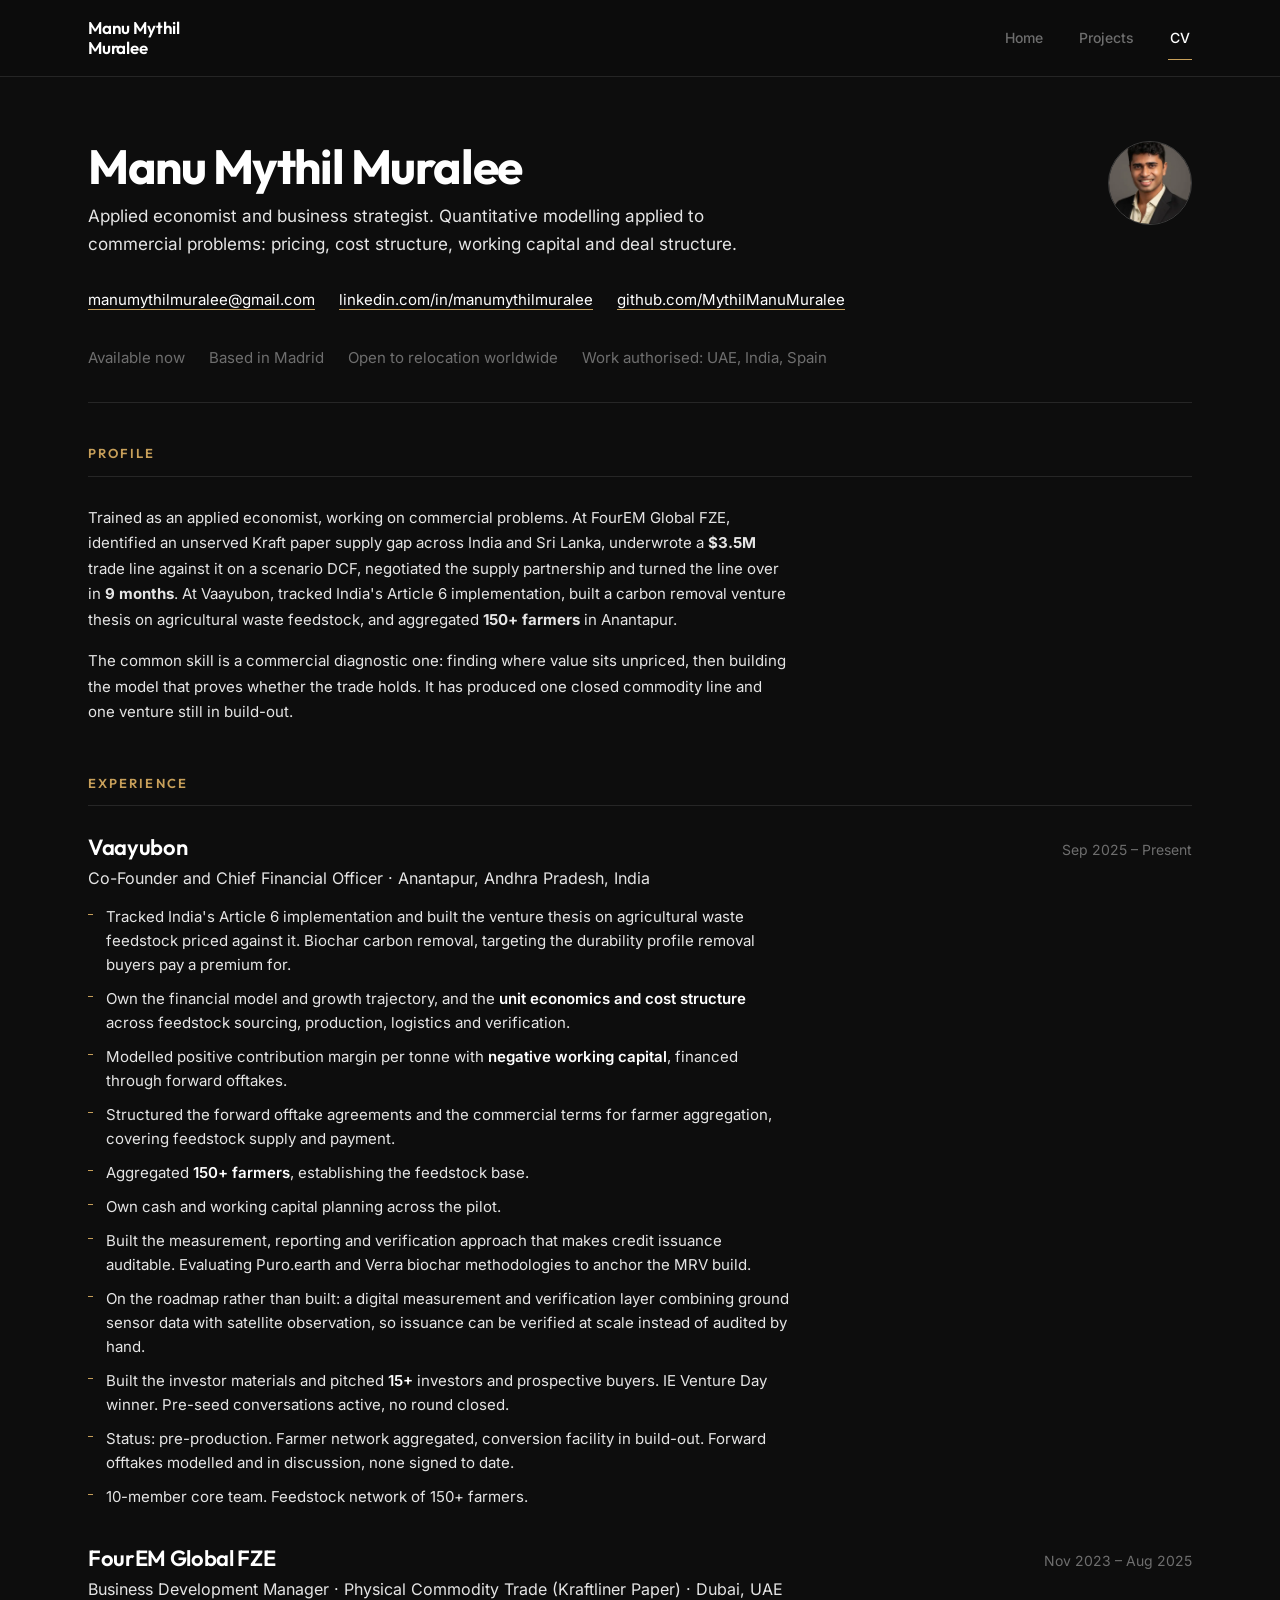
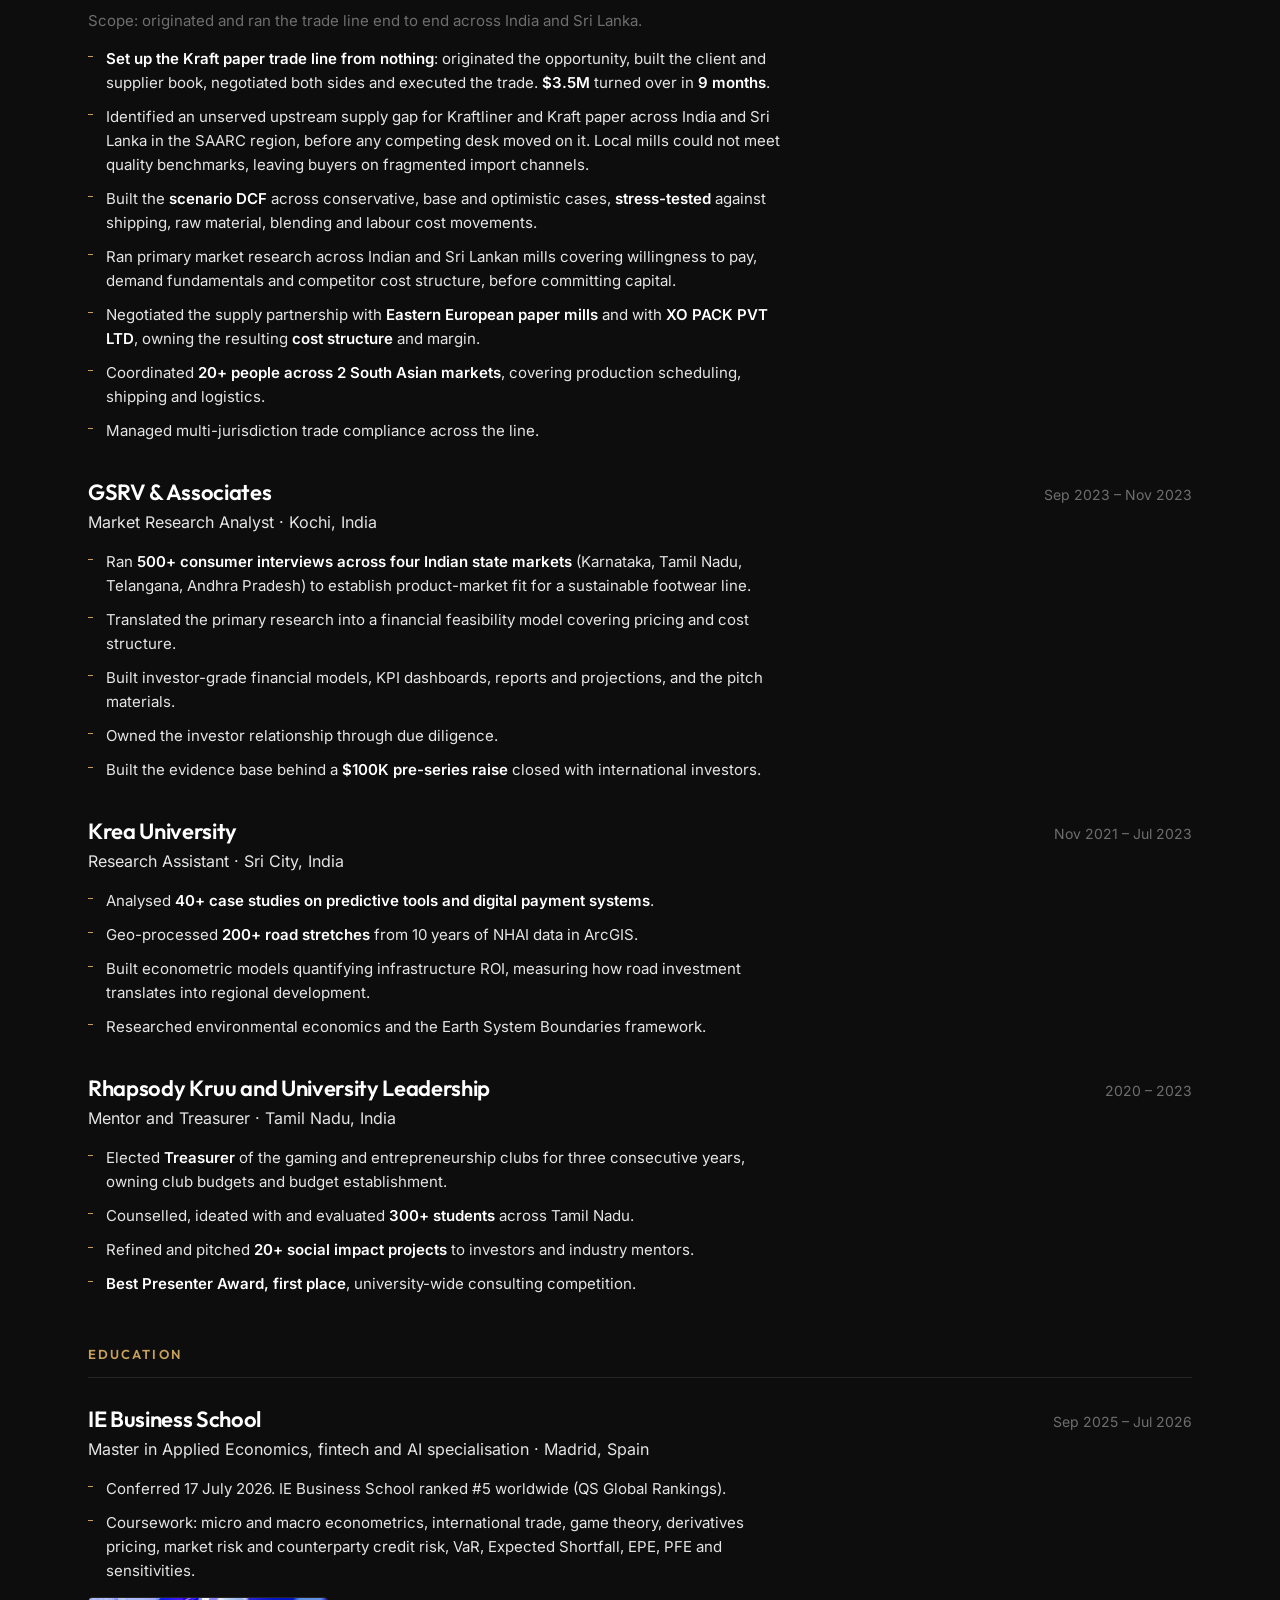
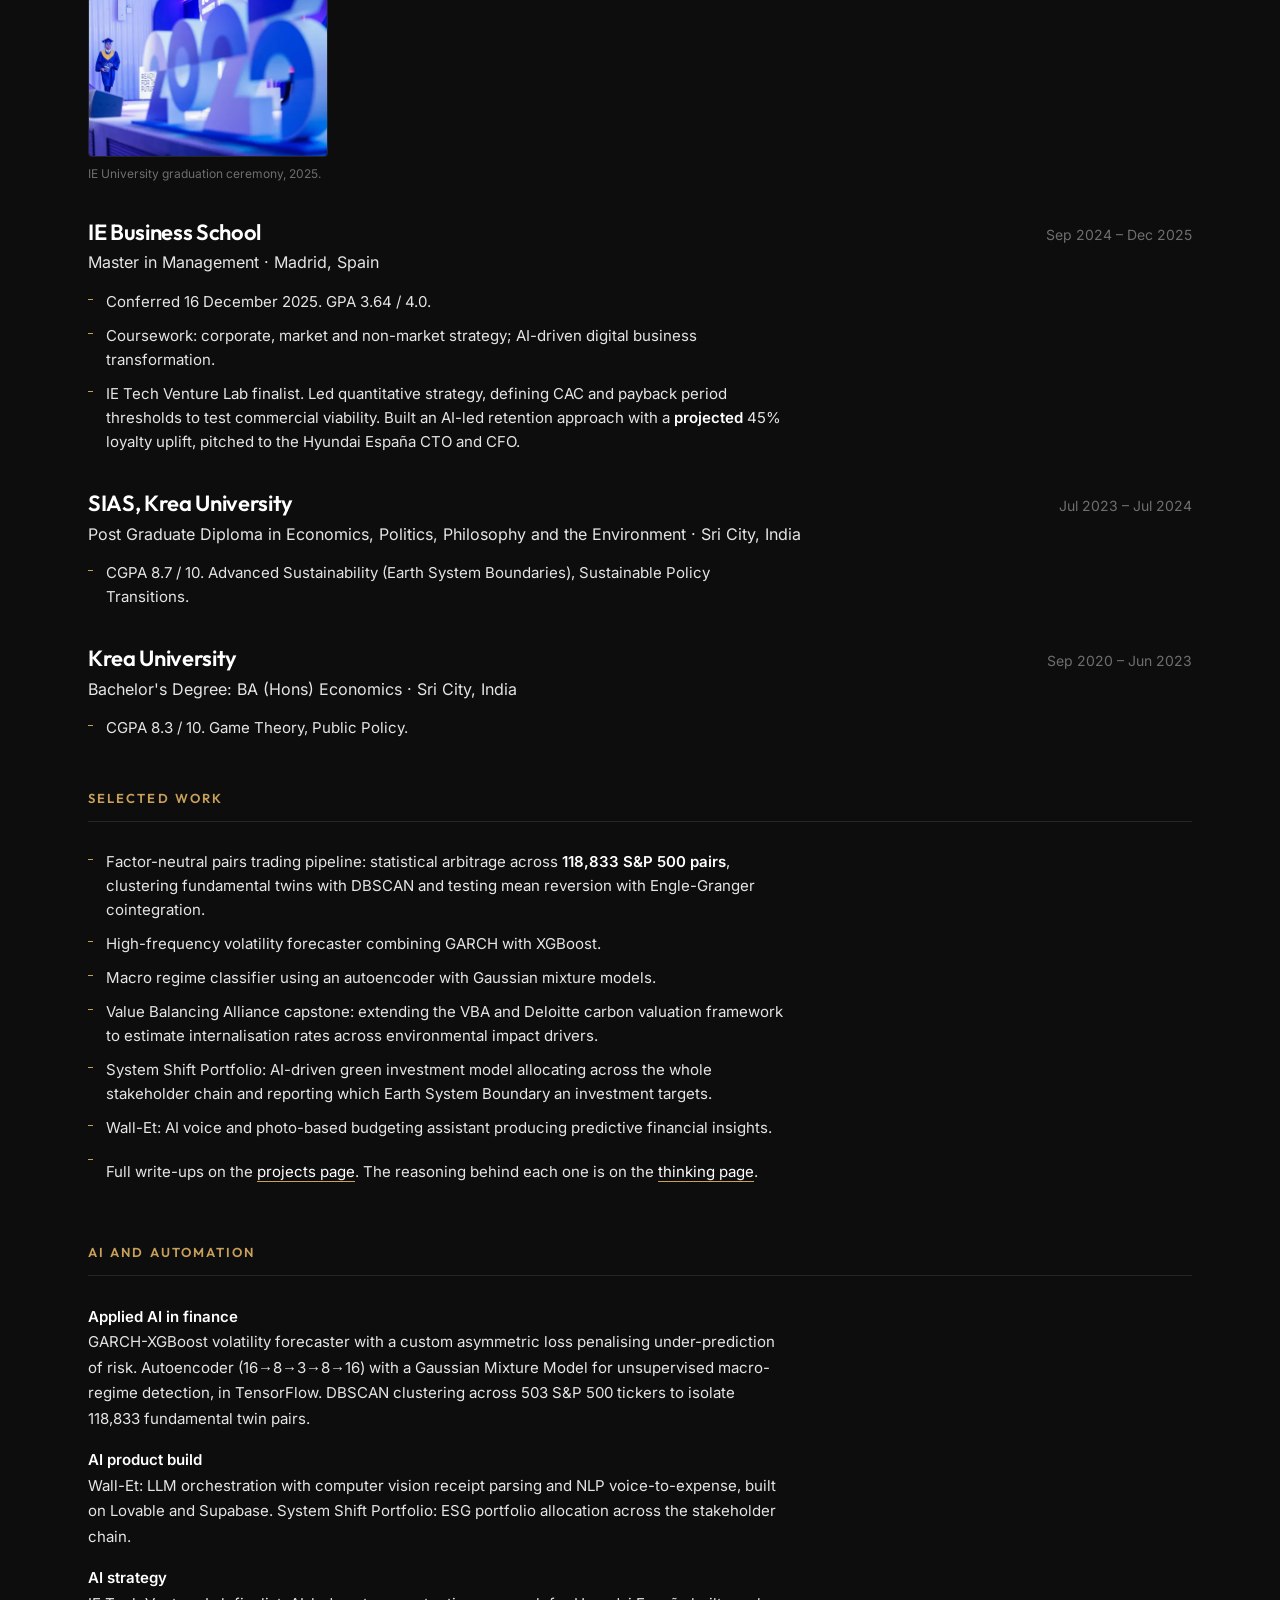
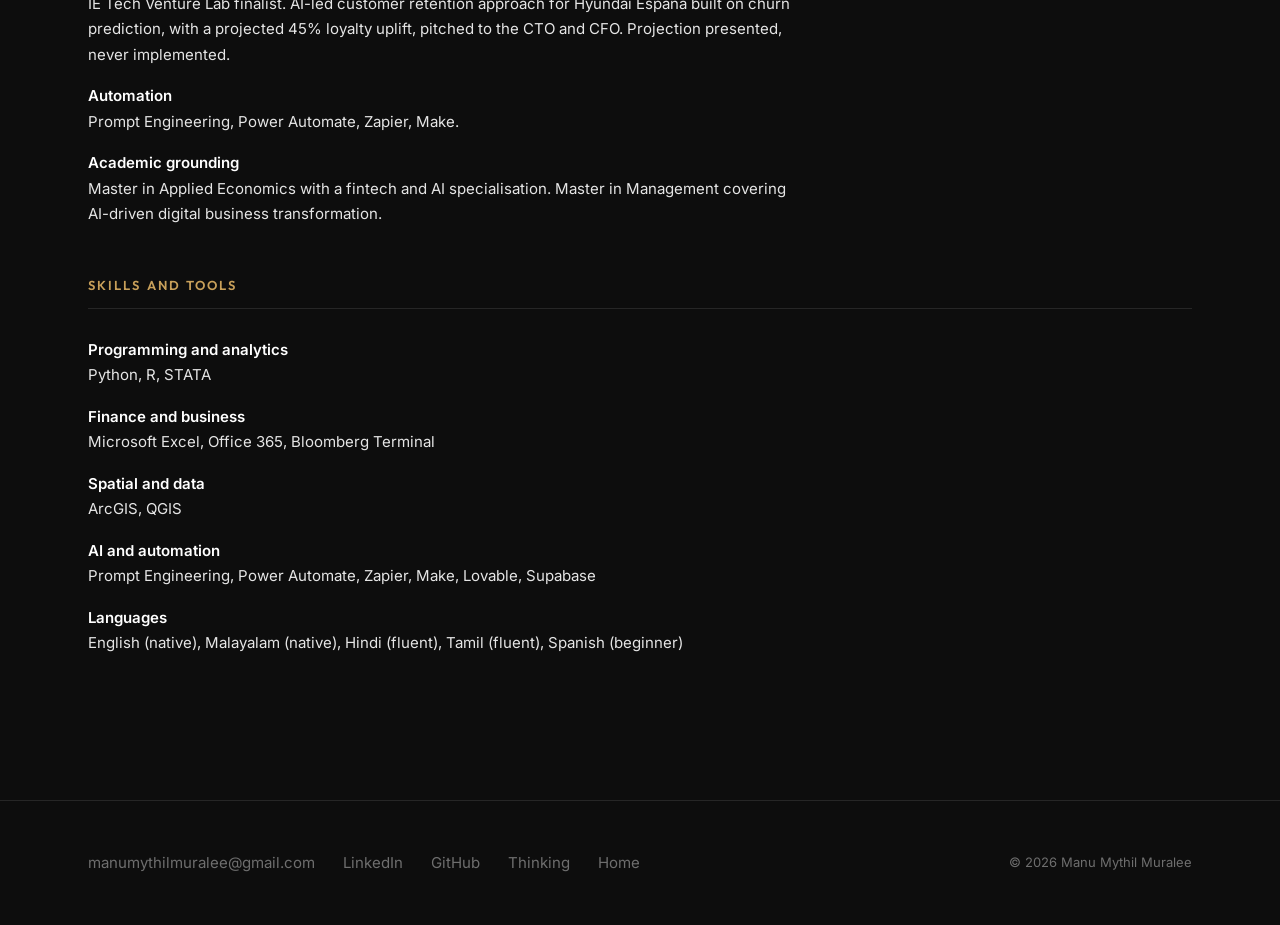
==== commit ebe54cb0: "Add images, a thinking layer and the recovered frameworks Images. The headshot goes into the hero be" ====
--- a/cv.html
+++ b/cv.html
@@ -44,6 +44,8 @@
 
       <!-- ============ HEAD ============ -->
       <header class="cv__head">
+        <div class="cv__head-row">
+          <div>
         <h1 class="cv__name">Manu Mythil Muralee</h1>
         <p class="cv__title">Applied economist and business strategist. Quantitative modelling applied to commercial
           problems: pricing, cost structure, working capital and deal structure.</p>
@@ -60,6 +62,13 @@
           <span>Open to relocation worldwide</span>
           <span>Work authorised: UAE, India, Spain</span>
         </p>
+          </div>
+          <picture>
+            <source srcset="images/manu-headshot.webp" type="image/webp">
+            <img class="portrait cv__portrait" src="images/manu-headshot-opt.jpg" alt="Manu Mythil Muralee"
+              width="360" height="360" loading="eager" decoding="async" fetchpriority="high">
+          </picture>
+        </div>
       </header>
 
       <!-- ============ PROFILE ============ -->
@@ -217,6 +226,14 @@
             <li>Coursework: micro and macro econometrics, international trade, game theory, derivatives pricing,
               market risk and counterparty credit risk, VaR, Expected Shortfall, EPE, PFE and sensitivities.</li>
           </ul>
+          <figure class="figure-inline">
+            <picture>
+              <source srcset="images/manu-graduation.webp" type="image/webp">
+              <img src="images/manu-graduation-opt.jpg" alt="IE University graduation ceremony, 2025." width="480"
+                height="320" loading="lazy" decoding="async">
+            </picture>
+            <figcaption>IE University graduation ceremony, 2025.</figcaption>
+          </figure>
         </article>
 
         <article class="cv__entry">
@@ -278,7 +295,7 @@
           <li>System Shift Portfolio: AI-driven green investment model allocating across the whole stakeholder chain
             and reporting which Earth System Boundary an investment targets.</li>
           <li>Wall-Et: AI voice and photo-based budgeting assistant producing predictive financial insights.</li>
-          <li>Full write-ups on the <a class="inline-link" href="projects.html">projects page</a>.</li>
+          <li>Full write-ups on the <a class="inline-link" href="projects.html">projects page</a>. The reasoning behind each one is on the <a class="inline-link" href="thinking.html">thinking page</a>.</li>
         </ul>
       </section>
 
@@ -335,6 +352,7 @@
           rel="noopener noreferrer">LinkedIn</a>
         <a class="footer3__link" href="https://github.com/MythilManuMuralee" target="_blank"
           rel="noopener noreferrer">GitHub</a>
+        <a class="footer3__link" href="thinking.html">Thinking</a>
         <a class="footer3__link" href="index.html">Home</a>
       </div>
       <p class="footer3__meta">&copy; 2026 Manu Mythil Muralee</p>
--- a/css/site.css
+++ b/css/site.css
@@ -1008,3 +1008,254 @@
   color: var(--mid);
   max-width: 62ch;
 }
+
+/* ================================================
+   THINKING PAGE
+   ================================================ */
+
+.think {
+  padding-block: 2.5rem;
+  border-top: 1px solid var(--hairline);
+}
+
+.think__num {
+  font-family: var(--font-heading);
+  font-size: 0.8125rem;
+  font-weight: 600;
+  letter-spacing: 0.16em;
+  color: var(--accent);
+  margin-bottom: 0.5rem;
+}
+
+.think__title {
+  font-family: var(--font-heading);
+  font-size: clamp(1.5rem, 4vw, 2rem);
+  font-weight: 600;
+  letter-spacing: -0.025em;
+  line-height: 1.15;
+  margin-bottom: 0.5rem;
+}
+
+.think__applies {
+  font-size: 0.875rem;
+  color: var(--mid);
+  margin-bottom: 1.5rem;
+}
+
+.think__plain {
+  font-size: 0.9375rem;
+  line-height: 1.65;
+  color: var(--light);
+  max-width: 70ch;
+  padding-left: 1rem;
+  border-left: 2px solid var(--accent);
+  margin-bottom: 1.5rem;
+}
+
+.think__body {
+  font-size: 1rem;
+  line-height: 1.65;
+  color: var(--light);
+  max-width: 70ch;
+  margin-bottom: 2rem;
+}
+
+.think__steps-label {
+  font-size: 0.75rem;
+  font-weight: 600;
+  letter-spacing: 0.14em;
+  text-transform: uppercase;
+  color: var(--mid);
+  margin-bottom: 1rem;
+}
+
+.think__steps {
+  display: flex;
+  flex-direction: column;
+  gap: 1rem;
+  counter-reset: think-step;
+}
+
+.think__steps li {
+  position: relative;
+  padding-left: 2.25rem;
+  font-size: 0.9375rem;
+  line-height: 1.6;
+  color: var(--mid);
+  max-width: 74ch;
+}
+
+.think__steps li::before {
+  counter-increment: think-step;
+  content: counter(think-step, decimal-leading-zero);
+  position: absolute;
+  left: 0;
+  top: 0;
+  font-size: 0.75rem;
+  font-weight: 600;
+  color: var(--accent);
+}
+
+.think__steps strong {
+  color: var(--white);
+  font-weight: 600;
+}
+
+@media (min-width: 768px) {
+  .think {
+    padding-block: 3.5rem;
+  }
+}
+
+/* ================================================
+   IMAGES
+   ================================================ */
+
+.portrait {
+  display: block;
+  border-radius: 50%;
+  object-fit: cover;
+  border: 1px solid var(--hairline-strong);
+}
+
+/* Hero: portrait sits beside the copy, never above it, so the
+   $3.5M sentence stays the first thing read. */
+.hero3__top {
+  display: flex;
+  align-items: flex-start;
+  gap: 1.25rem;
+  margin-bottom: 1.25rem;
+}
+
+.hero3__top .hero3__name {
+  margin-bottom: 0;
+  flex: 1 1 auto;
+}
+
+.hero3__portrait {
+  width: 88px;
+  height: 88px;
+  flex: none;
+  order: 2;
+}
+
+@media (min-width: 768px) {
+  .hero3__portrait {
+    width: 120px;
+    height: 120px;
+  }
+}
+
+.cv__portrait {
+  width: 84px;
+  height: 84px;
+  flex: none;
+}
+
+.cv__head-row {
+  display: flex;
+  align-items: flex-start;
+  gap: 1.25rem;
+}
+
+.cv__head-row > div {
+  flex: 1 1 auto;
+  min-width: 0;
+}
+
+/* Inline accent images inside expansions and entries */
+.figure-inline {
+  margin-top: 0.875rem;
+  max-width: 240px;
+}
+
+.figure-inline img {
+  display: block;
+  width: 100%;
+  height: auto;
+  border-radius: 4px;
+  border: 1px solid var(--hairline);
+}
+
+.figure-inline figcaption {
+  margin-top: 0.4rem;
+  font-size: 0.75rem;
+  color: var(--mid);
+}
+
+.figure-wide {
+  margin-top: 1rem;
+  max-width: 420px;
+}
+
+/* Product marks in the Ship it column */
+.proof__mark {
+  width: 20px;
+  height: 20px;
+  object-fit: contain;
+  vertical-align: -0.25em;
+  margin-right: 0.4rem;
+}
+
+/* ================================================
+   TWO-TIER DISCLOSURE — detail and thinking
+   ================================================ */
+
+.stop__controls {
+  display: flex;
+  flex-wrap: wrap;
+  gap: 0.25rem 1.75rem;
+  margin-top: 1rem;
+}
+
+.stop__more {
+  margin-top: 0;
+  flex: 1 1 100%;
+}
+
+.think-step {
+  display: flex;
+  gap: 0.625rem;
+  font-size: 0.9375rem;
+  line-height: 1.55;
+  color: var(--mid);
+}
+
+.think-step__k {
+  flex: none;
+  min-width: 3.25rem;
+  font-weight: 600;
+  color: var(--accent);
+}
+
+.stop__think-link {
+  margin-top: 0.75rem;
+  font-size: 0.875rem;
+}
+
+/* The two disclosure controls sit side by side while collapsed, and each
+   takes the full row once opened, so opening one never closes the other. */
+.stop__panels {
+  display: flex;
+  flex-wrap: wrap;
+  gap: 0.25rem 1.75rem;
+  margin-top: 1rem;
+}
+
+.stop__panels > details {
+  margin-top: 0;
+}
+
+.stop__panels > details:not([open]) {
+  flex: 0 0 auto;
+}
+
+.stop__panels > details[open] {
+  flex: 1 1 100%;
+}
+
+.route__controls {
+  display: flex;
+  flex-wrap: wrap;
+  gap: 0.5rem;
+}
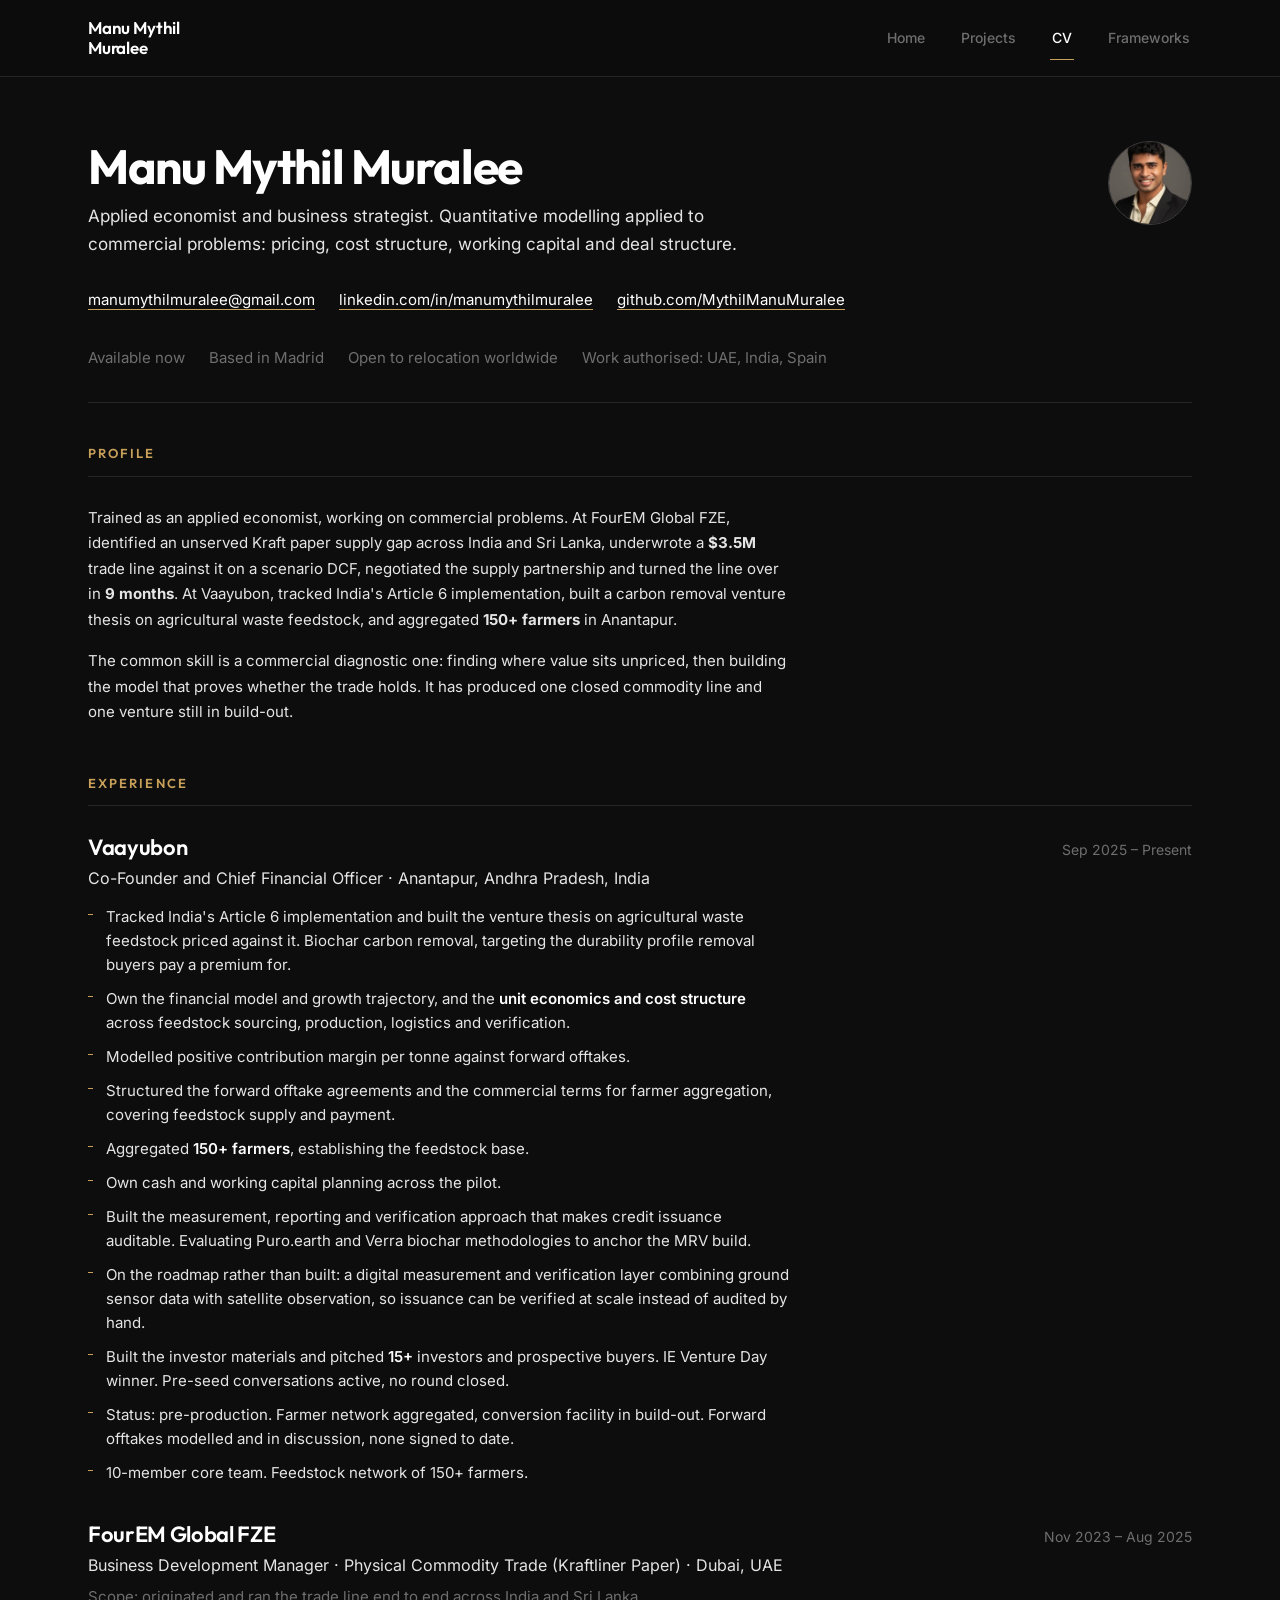
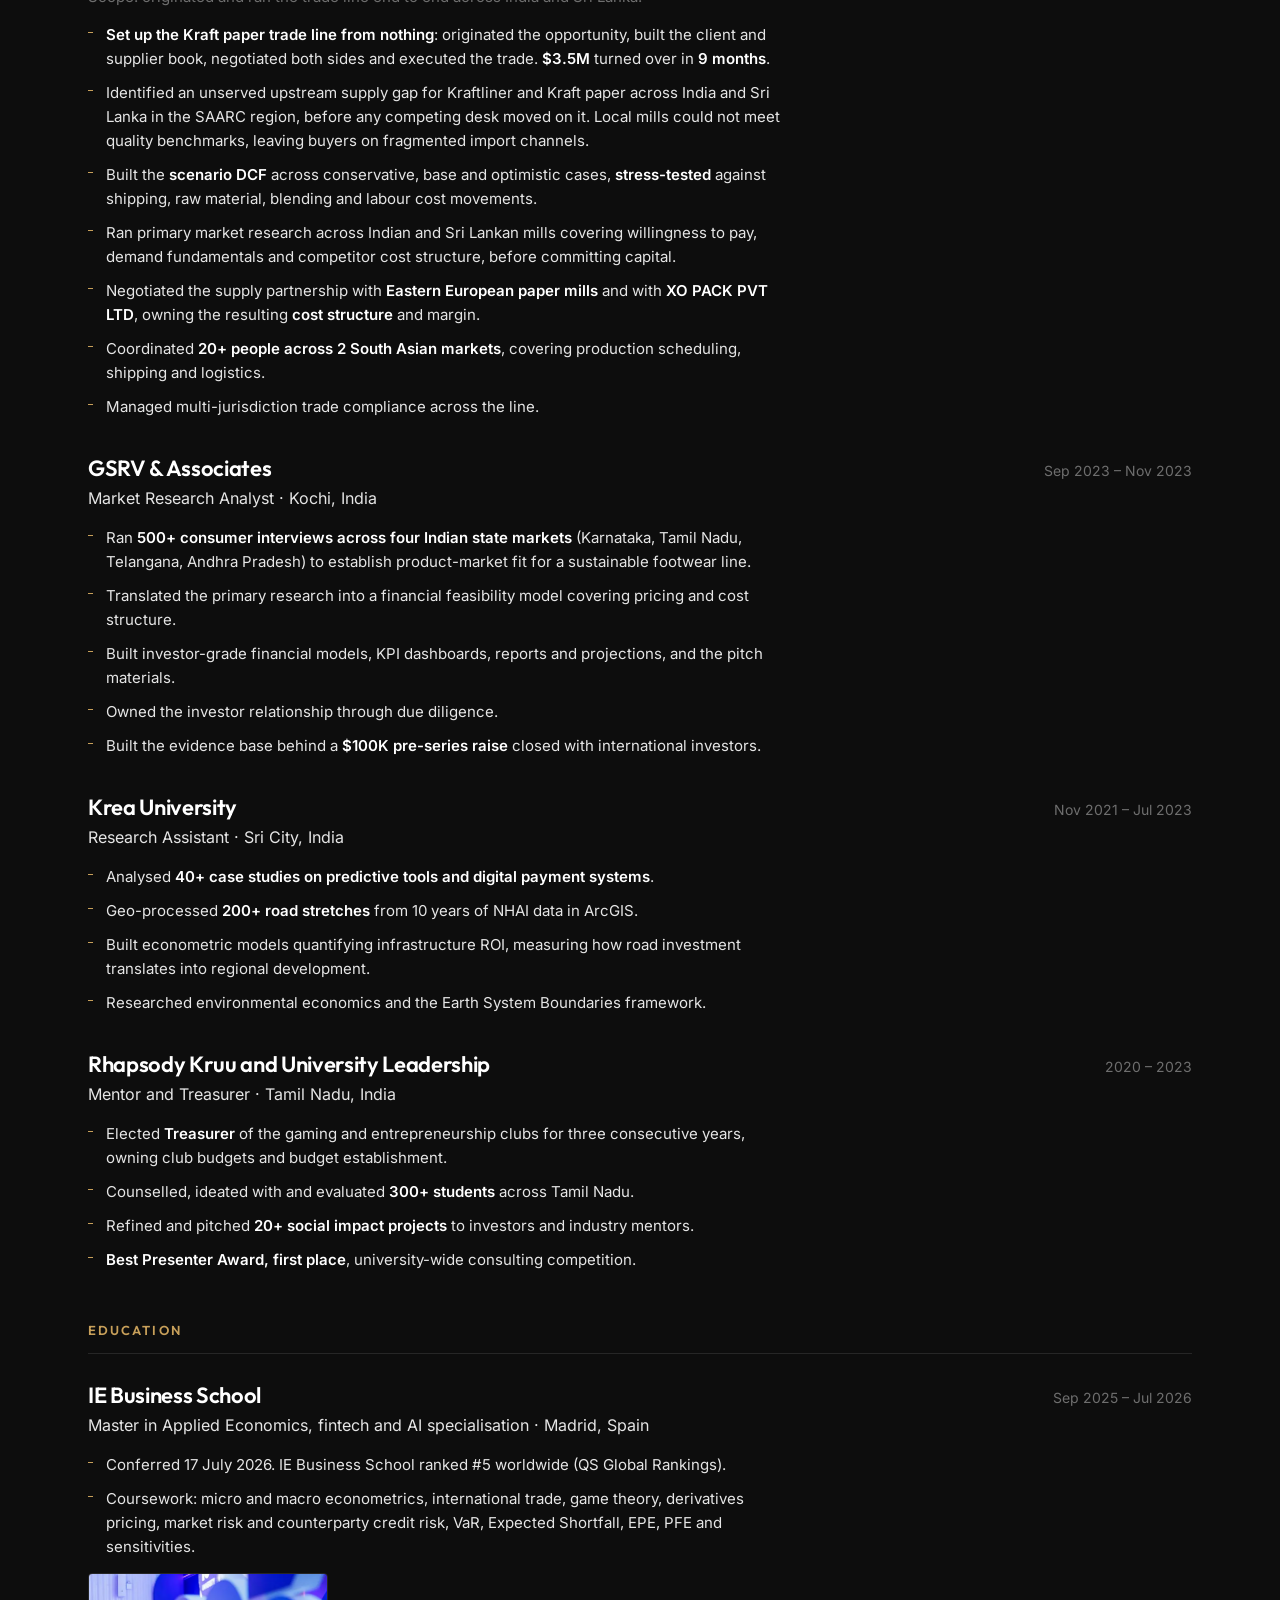
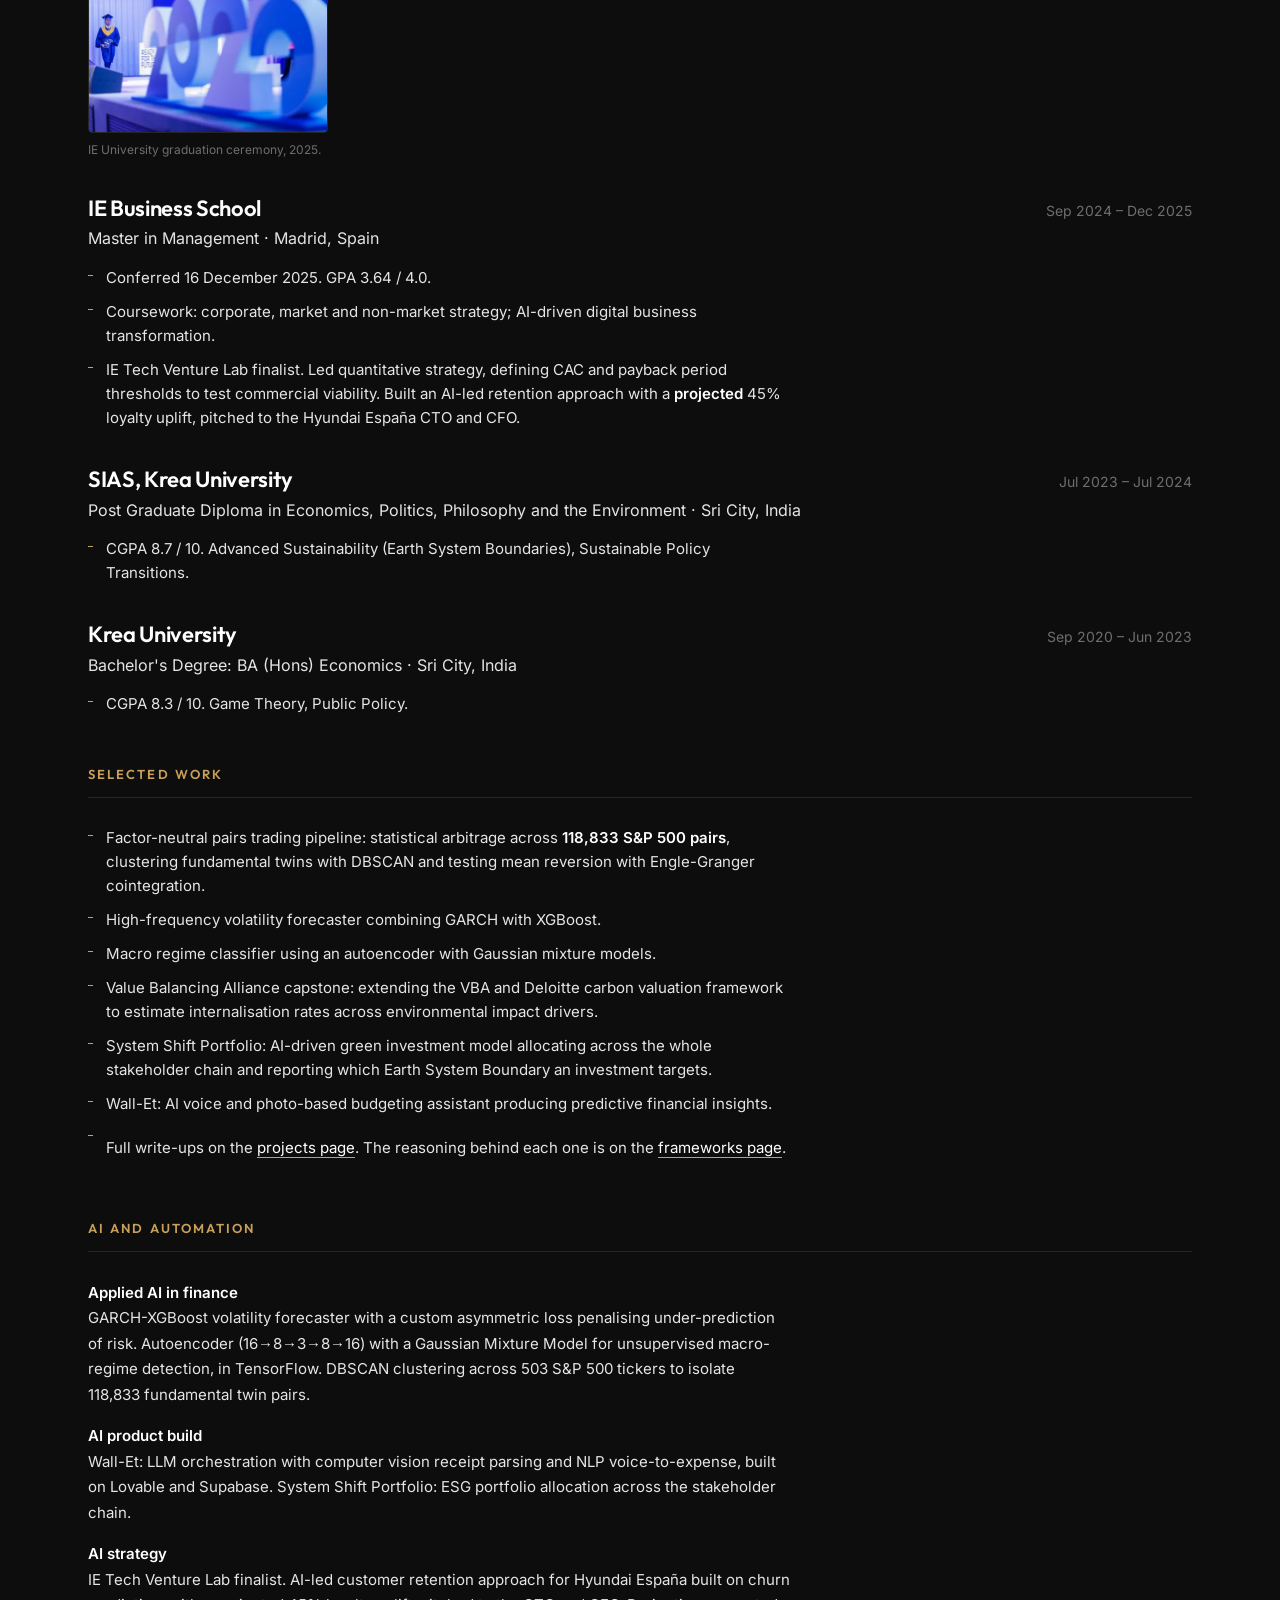
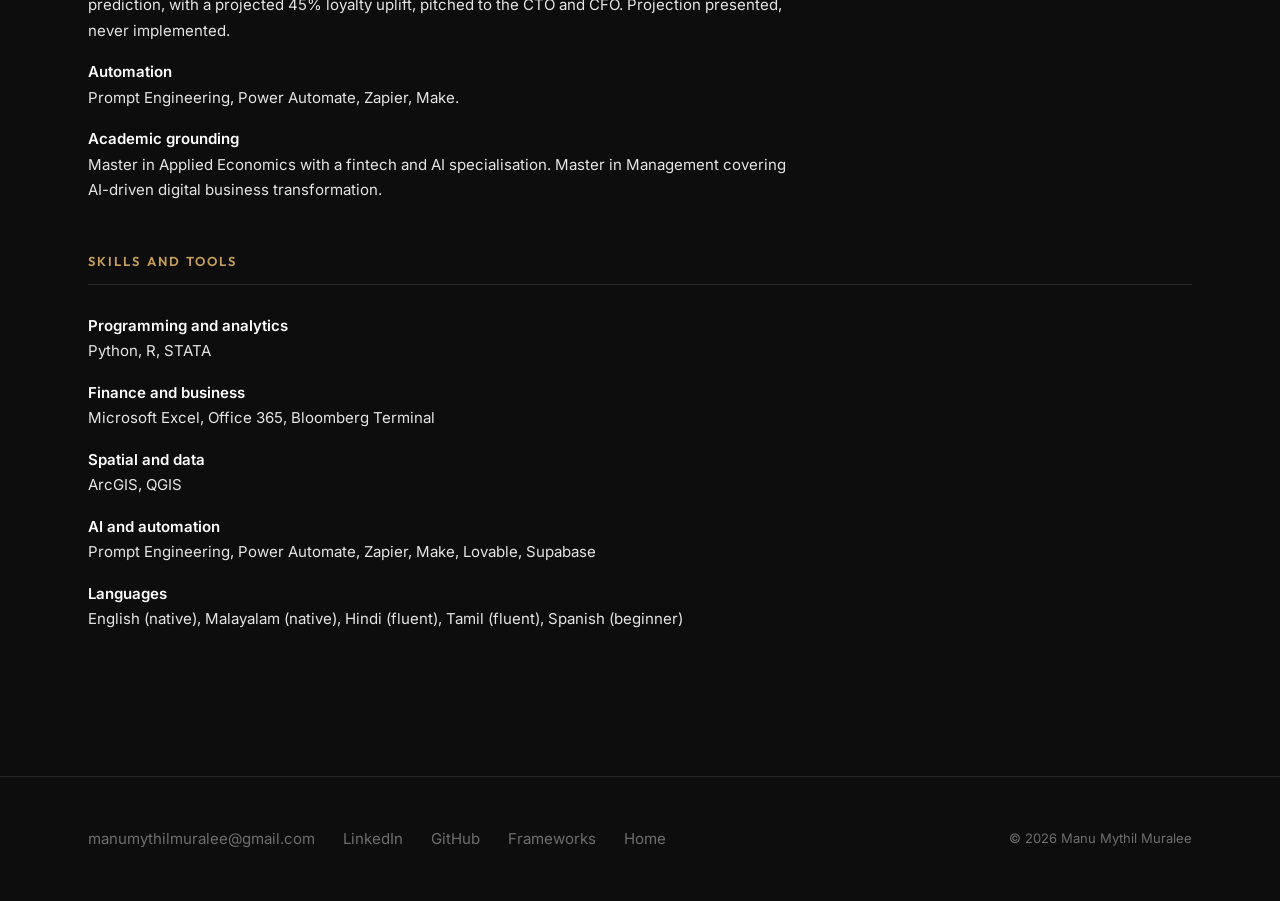
==== commit 5d0b7990: "Rebalance for three verticals, add SVG data visuals, fix nav overflow The site read as a commodity t" ====
--- a/cv.html
+++ b/cv.html
@@ -6,12 +6,12 @@
   <meta name="viewport" content="width=device-width, initial-scale=1.0">
   <title>CV · Manu Mythil Muralee</title>
   <meta name="description"
-    content="Full CV of Manu Mythil Muralee. Co-Founder and CFO at Vaayubon. Business Development Manager at FourEM Global FZE, where he set up a $3.5M Kraft paper trade line from nothing. Master in Applied Economics and Management, IE Business School.">
+    content="Full CV of Manu Mythil Muralee. Applied economist and business strategist. Statistical arbitrage across 118,833 S&amp;P 500 pairs, a $3.5M Kraft paper trade line turned over in 9 months, and a $100K pre-series raise. Master in Applied Economics and Management, IE Business School.">
   <meta name="author" content="Manu Mythil Muralee">
   <meta property="og:type" content="profile">
   <meta property="og:title" content="CV · Manu Mythil Muralee">
   <meta property="og:description"
-    content="Applied economist and business strategist. Full written record across commodity trade, applied economics research and venture finance.">
+    content="Full written record across quantitative modelling, commodity trade, applied economics research and venture finance.">
   <meta property="og:url" content="https://manumythilmuralee.com/cv.html">
   <meta name="twitter:card" content="summary_large_image">
 
@@ -35,7 +35,17 @@
         <li><a href="index.html" class="nav3__link">Home</a></li>
         <li><a href="projects.html" class="nav3__link">Projects</a></li>
         <li><a href="cv.html" class="nav3__link" aria-current="page">CV</a></li>
+        <li><a href="frameworks.html" class="nav3__link">Frameworks</a></li>
       </ul>
+      <details class="nav3__mobile">
+        <summary class="nav3__toggle" aria-label="Menu"><span></span><span></span><span></span></summary>
+        <ul class="nav3__mlist">
+          <li><a href="index.html" class="nav3__mlink">Home</a></li>
+          <li><a href="projects.html" class="nav3__mlink">Projects</a></li>
+          <li><a href="cv.html" class="nav3__mlink" aria-current="page">CV</a></li>
+          <li><a href="frameworks.html" class="nav3__mlink">Frameworks</a></li>
+        </ul>
+      </details>
     </div>
   </nav>
 
@@ -106,8 +116,7 @@
               for.</li>
             <li>Own the financial model and growth trajectory, and the <strong>unit economics and cost structure</strong>
               across feedstock sourcing, production, logistics and verification.</li>
-            <li>Modelled positive contribution margin per tonne with <strong>negative working capital</strong>, financed
-              through forward offtakes.</li>
+            <li>Modelled positive contribution margin per tonne against forward offtakes.</li>
             <li>Structured the forward offtake agreements and the commercial terms for farmer aggregation, covering
               feedstock supply and payment.</li>
             <li>Aggregated <strong>150+ farmers</strong>, establishing the feedstock base.</li>
@@ -295,7 +304,7 @@
           <li>System Shift Portfolio: AI-driven green investment model allocating across the whole stakeholder chain
             and reporting which Earth System Boundary an investment targets.</li>
           <li>Wall-Et: AI voice and photo-based budgeting assistant producing predictive financial insights.</li>
-          <li>Full write-ups on the <a class="inline-link" href="projects.html">projects page</a>. The reasoning behind each one is on the <a class="inline-link" href="thinking.html">thinking page</a>.</li>
+          <li>Full write-ups on the <a class="inline-link" href="projects.html">projects page</a>. The reasoning behind each one is on the <a class="inline-link" href="frameworks.html">frameworks page</a>.</li>
         </ul>
       </section>
 
@@ -352,7 +361,7 @@
           rel="noopener noreferrer">LinkedIn</a>
         <a class="footer3__link" href="https://github.com/MythilManuMuralee" target="_blank"
           rel="noopener noreferrer">GitHub</a>
-        <a class="footer3__link" href="thinking.html">Thinking</a>
+        <a class="footer3__link" href="frameworks.html">Frameworks</a>
         <a class="footer3__link" href="index.html">Home</a>
       </div>
       <p class="footer3__meta">&copy; 2026 Manu Mythil Muralee</p>
--- a/css/site.css
+++ b/css/site.css
@@ -124,6 +124,94 @@
 
   .nav3__logo {
     font-size: 1.0625rem;
+  }
+}
+
+/* ---------- Mobile nav: a <details> disclosure, not JS state ----------
+   Four items in the horizontal nav3__list overflow a 320px viewport, so
+   below 480px it hides and a hamburger reveals the same four links as a
+   dropdown instead. Built on <details>/<summary> rather than a JS click
+   handler, so the menu opens even if the page's script never runs. */
+.nav3__mobile {
+  display: none;
+}
+
+@media (max-width: 479px) {
+  .nav3__list {
+    display: none;
+  }
+
+  .nav3__mobile {
+    display: block;
+    position: relative;
+  }
+
+  .nav3__toggle {
+    display: flex;
+    flex-direction: column;
+    justify-content: center;
+    gap: 5px;
+    width: 44px;
+    height: 44px;
+    cursor: pointer;
+    list-style: none;
+  }
+
+  .nav3__toggle::-webkit-details-marker {
+    display: none;
+  }
+
+  .nav3__toggle span {
+    display: block;
+    width: 22px;
+    height: 2px;
+    background: var(--white);
+    transition: transform 0.3s var(--ease-out), opacity 0.2s;
+  }
+
+  .nav3__mobile[open] .nav3__toggle span:nth-child(1) {
+    transform: translateY(7px) rotate(45deg);
+  }
+
+  .nav3__mobile[open] .nav3__toggle span:nth-child(2) {
+    opacity: 0;
+  }
+
+  .nav3__mobile[open] .nav3__toggle span:nth-child(3) {
+    transform: translateY(-7px) rotate(-45deg);
+  }
+
+  .nav3__mlist {
+    position: absolute;
+    top: calc(100% + 0.5rem);
+    right: 0;
+    min-width: 200px;
+    display: flex;
+    flex-direction: column;
+    background: rgba(20, 20, 20, 0.98);
+    border: 1px solid var(--hairline-strong);
+    border-radius: 10px;
+    padding: 0.5rem;
+    backdrop-filter: blur(14px);
+    box-shadow: 0 12px 32px rgba(0, 0, 0, 0.4);
+  }
+
+  .nav3__mlink {
+    display: flex;
+    align-items: center;
+    min-height: 44px;
+    padding-inline: 0.75rem;
+    border-radius: 6px;
+    font-size: 0.9375rem;
+    font-weight: 500;
+    color: var(--light);
+  }
+
+  .nav3__mlink:hover,
+  .nav3__mlink:focus-visible,
+  .nav3__mlink[aria-current="page"] {
+    color: var(--white);
+    background: var(--accent-soft);
   }
 }
 
@@ -172,6 +260,12 @@
 .hero3__proof strong {
   color: var(--white);
   font-weight: 600;
+}
+
+/* Two short proof sentences instead of one: commodity, then quant, both
+   above the fold. Second sits tighter underneath the first. */
+.hero3__proof + .hero3__proof--second {
+  margin-top: -1.25rem;
 }
 
 .hero3__meta {
@@ -216,7 +310,22 @@
   border-radius: 999px;
   font-size: 0.9375rem;
   font-weight: 500;
+  max-width: 100%;
+  overflow-wrap: anywhere;
   transition: border-color 0.25s var(--ease-out), background-color 0.25s var(--ease-out);
+}
+
+/* Below 480px the email address is the longest token on the page; let the
+   pill go full width rather than let the address force horizontal scroll. */
+@media (max-width: 479px) {
+  .contact-strip {
+    flex-direction: column;
+    align-items: stretch;
+  }
+
+  .contact-strip__link {
+    justify-content: center;
+  }
 }
 
 .contact-strip__link:hover,
@@ -262,8 +371,11 @@
    PROOF STRIP — Model it / Price it / Sell it
    ================================================ */
 
+/* A distinct tint per section, so a scroll down the page has visible
+   rhythm rather than one flat black surface from hero to footer. */
 .proof {
   padding-block: 3rem;
+  background: var(--dark);
   border-bottom: 1px solid var(--hairline);
 }
 
@@ -526,9 +638,21 @@
 }
 
 .stop__place {
+  display: flex;
+  align-items: center;
+  gap: 0.375rem;
   font-size: 0.875rem;
   color: var(--mid);
   margin-bottom: 0.375rem;
+}
+
+/* A small consistent glyph per stop, so the timeline has rhythm rather
+   than reading as five identical text blocks. */
+.stop__pin {
+  width: 13px;
+  height: 13px;
+  flex: none;
+  color: var(--accent);
 }
 
 .stop__org {
@@ -559,9 +683,14 @@
   max-width: 46ch;
 }
 
+/* The headline number in each stop's default line is pulled up in size,
+   so the number itself carries the scroll, not just the surrounding prose. */
 .stop__metric strong {
   color: var(--white);
-  font-weight: 600;
+  font-weight: 700;
+  font-family: var(--font-heading);
+  font-size: 1.1em;
+  letter-spacing: -0.01em;
 }
 
 @media (min-width: 900px) {
@@ -632,6 +761,7 @@
 
 .close-card {
   padding-block: 3rem 4rem;
+  background: radial-gradient(ellipse 120% 100% at 50% 0%, var(--accent-soft), transparent 60%), var(--black);
   border-top: 1px solid var(--hairline);
 }
 
@@ -645,14 +775,17 @@
   margin-bottom: 2rem;
 }
 
-.close-card__pair {
+/* Mobile-first: stacked by default. Three entries, each with its year and
+   headline number prominent, so the vertical spread (commodity, quant,
+   origination) reads on a phone without a wide screen to lay them out. */
+.close-card__trio {
   display: grid;
   grid-template-columns: 1fr;
   gap: 1.75rem;
-  margin-bottom: 2.5rem;
-}
-
-.close-card__half {
+  margin-bottom: 2rem;
+}
+
+.close-card__third {
   padding-top: 1rem;
   border-top: 1px solid var(--accent);
 }
@@ -677,11 +810,21 @@
   font-weight: 600;
 }
 
-.close-card__avail {
+/* The method line spans full width beneath the trio, on every size. */
+.close-card__method {
   font-size: 1rem;
   line-height: 1.6;
   color: var(--light);
   max-width: var(--measure);
+  padding-top: 1.5rem;
+  border-top: 1px solid var(--hairline);
+  margin-bottom: 2rem;
+}
+
+.close-card__avail {
+  font-size: 1.0625rem;
+  font-weight: 600;
+  color: var(--white);
   margin-bottom: 1.75rem;
 }
 
@@ -690,9 +833,9 @@
     padding-block: 5rem 6rem;
   }
 
-  .close-card__pair {
-    grid-template-columns: 1fr 1fr;
-    gap: 3rem;
+  .close-card__trio {
+    grid-template-columns: repeat(3, 1fr);
+    gap: 2.25rem;
   }
 }
 
@@ -1259,3 +1402,53 @@
   flex-wrap: wrap;
   gap: 0.5rem;
 }
+
+/* ================================================
+   INLINE DATA VISUALS
+   Built from numbers already stated in prose elsewhere
+   on the page. Two SVG variants per visual: the funnel
+   and bars reflow to a vertical stack under 640px rather
+   than just shrinking, so the labels stay readable on a
+   phone. Toggled by CSS, both cost nothing over the wire
+   beyond the inline markup itself.
+   ================================================ */
+
+.dataviz {
+  margin-top: 1.25rem;
+  max-width: 420px;
+}
+
+.dataviz svg {
+  width: 100%;
+  height: auto;
+}
+
+/* The mobile-first display toggle below is the only thing controlling
+   visibility; a stray display rule on the descendant-plus-type selector
+   above would outrank these single-class rules and show both variants
+   at once, which is exactly what shipped the first time. */
+.dataviz__wide {
+  display: none;
+}
+
+.dataviz__narrow {
+  display: block;
+}
+
+@media (min-width: 640px) {
+  .dataviz {
+    max-width: 560px;
+  }
+
+  .dataviz__wide {
+    display: block;
+  }
+
+  .dataviz__narrow {
+    display: none;
+  }
+}
+
+.dataviz--in-card {
+  max-width: 100%;
+}
